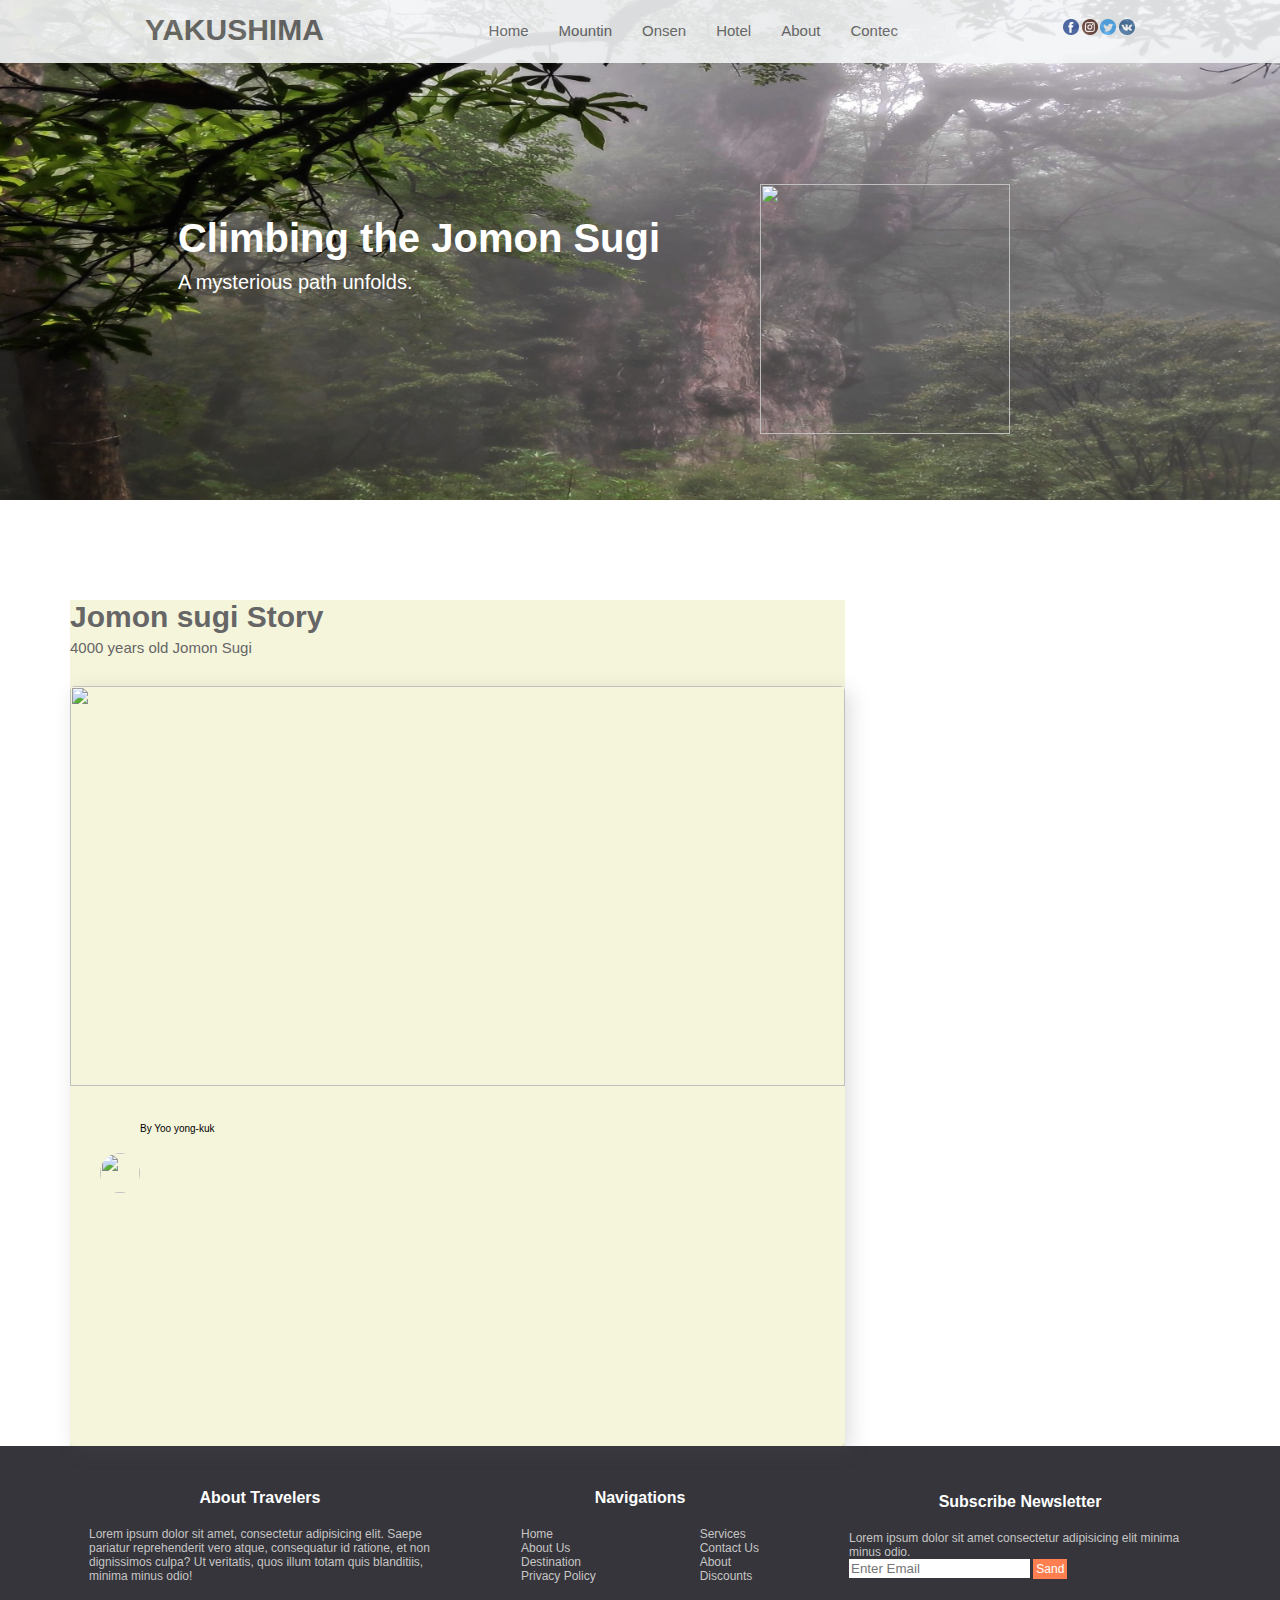
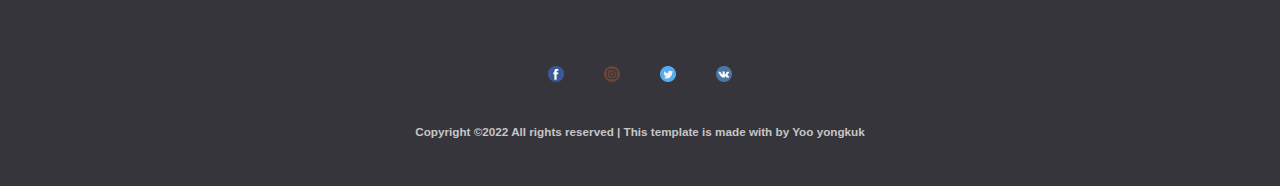
==== suv.html @ 4aa40001 "1221" ====
<!DOCTYPE html>
<html lang="en">
<head>
    <meta charset="UTF-8">
    <meta http-equiv="X-UA-Compatible" content="IE=edge">
    <meta name="viewport" content="width=device-width, initial-scale=1.0">
    <title>Climbing the Jomon Sugi</title>
    <link rel="stylesheet" href="css/suv.css">
    <link rel="stylesheet" href="css/common.css">

    <script src="https://ajax.aspnetcdn.com/ajax/jQuery/jquery-3.6.0.min.js"></script>
    <script src="js/sub.js"></script>
</head>
<body>
    <div id="wrap">
        <header>
            <div class="container">
                <div class="small">
                    <h1><a href="">YAKUSHIMA</a></h1>
                    <img src="img/i.png" class="a" alt="">
                </div>
                <nav class="b">
                    <ul>
                        <li><a href="#">Home</a></li>
                        <li><a href="#">Mountin</a></li>
                        <li><a href="#">Onsen</a></li>
                        <li><a href="#">Hotel</a></li>
                        <li><a href="#">About</a></li>
                        <li><a href="#">Contec</a></li>
                    </ul>
                </nav>
                <div class="icon">
                    <a href="#"><img src="icon/face.png" alt=""></a>
                    <a href="#"><img src="icon/insta.png" alt=""></a>
                    <a href="#"><img src="icon/tori.png" alt=""></a>
                    <a href="#"><img src="icon/w.png" alt=""></a>
                </div>
            </div>
        </header>
        
        <div id="slider">
            <div id="slider_1">
                <div class="slider_test">
                    <h2>Climbing the Jomon Sugi</h2>
                    <p>A mysterious path unfolds.</p>
                </div>
                <div class="slider_img">
                    <img src="" alt="">
                </div>
            </div>
        </div>

        <section>
            <div id="left">
                <div id="jomonsugi">
                    <h2>Jomon sugi Story</h2>
                    <p>4000 years old Jomon Sugi</p>
                    <div id="jomonsugi_1">
                        <img src="" alt="">
                        <p></p>
                        <h3></h3>
                    <p></p>
                    <img src="" alt="">
                    <p>By Yoo yong-kuk</p>
                    </div>
                </div>
            </div>
            <div id="right"></div>
        </section>

        <footer>
            <div class="wrap">
                <div class="fter">
                    <div class="f_1">
                        <h2>About Travelers</h2>
                        <p>
                            Lorem ipsum dolor sit amet, consectetur adipisicing elit. Saepe pariatur reprehenderit vero atque, consequatur id ratione, et non dignissimos culpa? Ut veritatis, quos illum totam quis blanditiis, minima minus odio! 
                        </p>
                    </div>
                    <div class="f_1">
                        <h2>Navigations</h2>
                        <div class="navi">
                            <div>
                            <p><a href="#">Home</a></p>
                            <p><a href="#">About Us</a></p>
                            <p><a href="#">Destination</a></p>
                            <p><a href="#">Privacy Policy</a></p>
                            </div>
                            <div>
                            <p><a href="#">Services</a></p>
                            <p><a href="#">Contact Us</a></p>
                            <p><a href="#">About</a></p>
                            <p><a href="#">Discounts</a></p>
                            </div>
                        </div>
                    </div>
                    <div class="f_1">
                        <h2>Subscribe Newsletter</h2>
                        <p>Lorem ipsum dolor sit amet consectetur adipisicing elit minima minus odio.</p>
                        <p>
                        <input type="text" placeholder="Enter Email">
                        <button>Sand</button>
                        </p>
                    </div>
                </div>
                <div class="midia">
                    <p><a href="#"><img src="icon/face.png" alt=""></a></p>
                    <p><a href="#"><img src="icon/insta.png" alt=""></a></p>
                    <p><a href="#"><img src="icon/tori.png" alt=""></a></p>
                    <p><a href="#"><img src="icon/w.png" alt=""></a></p>
                </div>
                <h3>Copyright ©2022 All rights reserved | This template is made with  by Yoo yongkuk</h3>
            </div>
        </footer>
        

    </div>  
</body>
</html>
---- css/suv.css ----
@charset "UTF-8";

*{margin: 0 ; padding: 0; font-family: Arial;}
ul,li,ol{list-style: none;}
a{text-decoration: none;}
header {background: rgb(242, 244, 246); width: 100%;  padding: 0%;position: absolute; left: 0; top: 0; z-index: 3; opacity: 0.9;}

/* @media(max-width:768px){
    html{font-size: 10px;}

@media(min-width:769px){
    html{font-size: 12px;} */

@media(min-width:1140px){
    html{font-size: 12px;}

    #slider{width: 100%; height: 500px; background-image: url(../img/jomonsugi.jpg); 
        background-size: cover; background-position: center;}
        #slider_1{width: 1140px; height: 100%; display: flex; justify-content: center; 
            align-items: center; margin: 0 auto;}
            .slider_text{width: 30%; margin: 0;}
                #slider h2{font-size: 4rem; line-height: 65px; color: #fff; }
                #slider p{font-size:2rem; width: 85%; color: #fff;}

            .slider_img{width: 30%; margin: 120px 0 0 100px;}
            .slider_img img{width: 250px; height: 250px;}

    section{width: 1140px; height: auto; margin: 100px auto 0px; display: flex;
        justify-content: space-between; align-items: flex-start;}
        #left{width: 68%; height: auto; display: flex; flex-direction: column; justify-content: flex-start; background: beige;}
            #jomonsugi{width: 100%;height: auto;}
            #jomonsugi > h2{color: #666; font-size: 3rem;}
            #jomonsugi > p:nth-of-type(1){font-size: 1.5rem; margin: 5px 0 30px 0px; color: #666;}
            #jomonsugi_1{width: 100%; height: 760px; border-radius: 5px;
                box-shadow: 5px 5px 20px rgba(92, 86, 85, 0.2);overflow: hidden;}
            #jomonsugi_1 img:nth-of-type(1){width: 100%; height: 400px; cursor: pointer;}
            #jomonsugi_1 > p:nth-of-type(1){font-size: 1.5rem; margin: 35px 0 5px 30px; color: #666;}
            #jomonsugi_1 h3{font-size: 2rem; margin: 0 0 15px 30px; color: #666;}
            #jomonsugi_1 > p:nth-of-type(2){font-size: 1.5rem; width: 740px; line-height: 22px; margin: 0 0 0 30px; color: #666;}
            #jomonsugi_1 img:nth-of-type(2){width: 40px; height: 40px; border-radius: 50px; float: left;
                margin: 30px 0 0 30px; cursor: pointer;}


        #right{width: 24%; height: auto; display: flex; flex-direction: column; justify-content: flex-start; background: burlywood;}
}
---- css/common.css ----
@charset "UTF-8";

*{margin: 0 ; padding: 0; font-family: Arial;}
ul,li,ol{list-style: none;}
a{text-decoration: none;}
header {background: rgb(242, 244, 246); width: 100%;  padding: 0%;position: absolute; left: 0; top: 0; z-index: 3; opacity: 0.9;}

@media(max-width:768px){
#wrap{width: 100%;height: auto; }
html{font-size: 6px;}

header {position: fixed;}
    header .small {display: flex; align-items: center; justify-content: space-between;line-height: 40px; padding: 0 10px;}
    header .container .b .icon{display: none;}
    header .container .icon{display: none;}
    header .container .a{display: block;}
    header .container .a:hover{cursor: pointer;}
    header .container .b ul{display:flex;flex-direction: column; justify-content: space-around; }
    header .container .b ul li a{padding:24px; text-decoration:none; color:#666; position: relative; font-size: 3rem;} 
    header .container .b ul li a:hover{color: coral;}
    header .container .small h1 a{text-decoration: none; color: #666; font-size: 5rem;}
    header .container.icon{display: flex;}
    header .container.icon img:hover{transform: scale(1.05);}
    header .container.icon img{padding:6px;}


footer {width: 100%; height: auto; background-color: rgb(53, 53, 59);margin: 0 auto;}
    footer .wrap{width: 100%; height: auto; margin: 0 auto;}
    footer .fter{width: 100%; height: auto; display: flex; flex-flow: row wrap;
                justify-content: space-around; align-content: center; }
    footer .fter .f_1{width: 96%; height: auto; padding: 10px;}
    footer .fter h2{color:white; font-size: 3.4rem; text-align: center; margin: 0 0 20px 0;}
    footer .wrap p{font-size: 2.4rem; color: rgb(199, 197, 197); text-align: center;}
    footer .fter .f_1 .navi{display: flex;flex-flow: row wrap; justify-content:space-around; align-content: space-around;}
    footer .fter .f_1 .navi>div{margin: 0 0 0 0; color:rgb(199, 197, 197);}
    footer .fter .f_1 .navi>div a{text-decoration: none; color: rgb(199, 197, 197);}
    footer .fter .f_1 .navi>div a:hover{text-decoration: none; color: coral;}
    footer .fter .f_1 button{font-size: 2rem; color: white;border: 2px solid coral ;background-color: coral;}
    footer .fter .f_1 input{border: 2px solid white;}
    footer .fter .f_1 button:hover{background-color: white; border: 3px solid coral; color: coral;}
    footer .midia{display: flex; justify-content: center; align-items: center; margin: 10px;}
    footer .midia img{margin: 10px;}
    footer .wrap h3{font-size: 2rem; text-align: center;color: rgb(199, 197, 197);margin: 0 0 0 0;padding: 0 0 20px 0;}
        
}

@media(min-width:769px){
#wrap{width: 100%;height: auto;}
.container{width: 100%; height: 100%; margin: 0 auto;}
html{font-size: 10px;}

header {position: fixed; display: flex; width: 100%; display: flex; padding: 0%;}
    header .container{display: flex; justify-content:space-around; align-items: center; line-height: 60px;}
    header .container .b .icon{display: block;}
    header .container .a{display: none;}
    header .container .b ul{display:flex; justify-content: space-around; align-items: center;}
    header .container .b ul li a{padding:15px; text-decoration:none; color:#666; position: relative; font-size: 1.5rem;} 
    header .container .b ul li a:hover{color: coral;}
    header .container .small h1 a{text-decoration: none; color: #666; font-size: 3rem;}
    header .container.icon{display: flex;}
    header .container.icon img:hover{transform: scale(1.02);}
    header .container.icon img{padding:6px;}

    
footer {width: 100%; height: auto; background-color: rgb(53, 53, 59);margin: 0; margin: 0 auto;}
    footer .wrap{width: 100%; height: 340px; margin: 0 auto;}
    footer .fter{width: 100%; height: 180px; display: flex; flex-flow: row wrap;
                        justify-content: space-around; align-items: center; }
    footer .fter .f_1{width: 30%; height: auto; padding: 10px;}
    footer .fter h2{color:white; font-size: 1.6rem; text-align: center; margin: 0 0 20px 0;}
    footer .wrap p{font-size: 1.2rem; color: rgb(199, 197, 197);}
    footer .fter .f_1 .navi{display: flex;flex-flow: row wrap; justify-content:space-around; align-content: space-around;}
    footer .fter .f_1 .navi>div{margin: 0 0 0 0; color:rgb(199, 197, 197);}
    footer .fter .f_1 .navi>div a{text-decoration: none; color: rgb(199, 197, 197);}
    footer .fter .f_1 .navi>div a:hover{text-decoration: none; color: coral;}
    footer .fter .f_1 button{font-size: 1.2rem; color: white;border: 3px solid coral ;background-color: coral;}
    footer .fter .f_1 input{border: 2px solid white;}
    footer .fter .f_1 button:hover{background-color: white; border: 3px solid coral; color: coral;}
    footer .midia{display: flex; justify-content: center; align-items: center; margin: 20px;}
    footer .midia img{margin: 20px;}
    footer .wrap h3{text-align: center;color: rgb(199, 197, 197);;}

}

@media(min-width:1141px){
#wrap{width: 100%;height: auto;}
.container{width: 1140px; height: 100%; margin: 0 auto;}
html{font-size: 10px;}

header {position: fixed; display: flex; width: 100%; display: flex; padding: 0%;}
    header .container{display: flex; justify-content:space-around; align-items: center; line-height: 60px;}
    header .container .b .icon{display: block;}
    header .container .a{display: none;}
    header .container .b ul{display:flex; justify-content: space-around; align-items: center;}
    header .container .b ul li a{padding:15px; text-decoration:none; color:#666; position: relative; font-size: 1.5rem;} 
    header .container .b ul li a:hover{color: coral;}
    header .container .small h1 a{text-decoration: none; color: #666; font-size: 3rem;}
    header .container.icon{display: flex;}
    header .container.icon img:hover{transform: scale(1.02);}
    header .container.icon img{padding:6px;}



footer {width: 100%; height: auto; background-color: rgb(53, 53, 59);margin: 0; margin: 0 auto;}
    footer .wrap{width: 1140px; height: 340px; margin: 0 auto;}
    footer .fter{width: 100%; height: 180px; display: flex; flex-flow: row wrap;
                justify-content: space-around; align-items: center; }
    footer .fter .f_1{width: 30%; height: auto; padding: 10px;}
    footer .fter h2{color:white; font-size: 1.6rem; text-align: center; margin: 0 0 20px 0;}
    footer .wrap p{font-size: 1.2rem; color: rgb(199, 197, 197);}
    footer .fter .f_1 .navi{display: flex;flex-flow: row wrap; justify-content:space-around; align-content: space-around;}
    footer .fter .f_1 .navi>div{margin: 0 0 0 0; color:rgb(199, 197, 197);}
    footer .fter .f_1 .navi>div a{text-decoration: none; color: rgb(199, 197, 197);}
    footer .fter .f_1 .navi>div a:hover{text-decoration: none; color: coral;}
    footer .fter .f_1 button{font-size: 1.2rem; color: white;border: 3px solid coral ;background-color: coral;}
    footer .fter .f_1 input{border: 2px solid white;}
    footer .fter .f_1 button:hover{background-color: white; border: 3px solid coral; color: coral;}
    footer .midia{display: flex; justify-content: center; align-items: center; margin: 20px;}
    footer .midia img{margin: 20px;}
    footer .wrap h3{text-align: center;color: rgb(199, 197, 197);;}

}
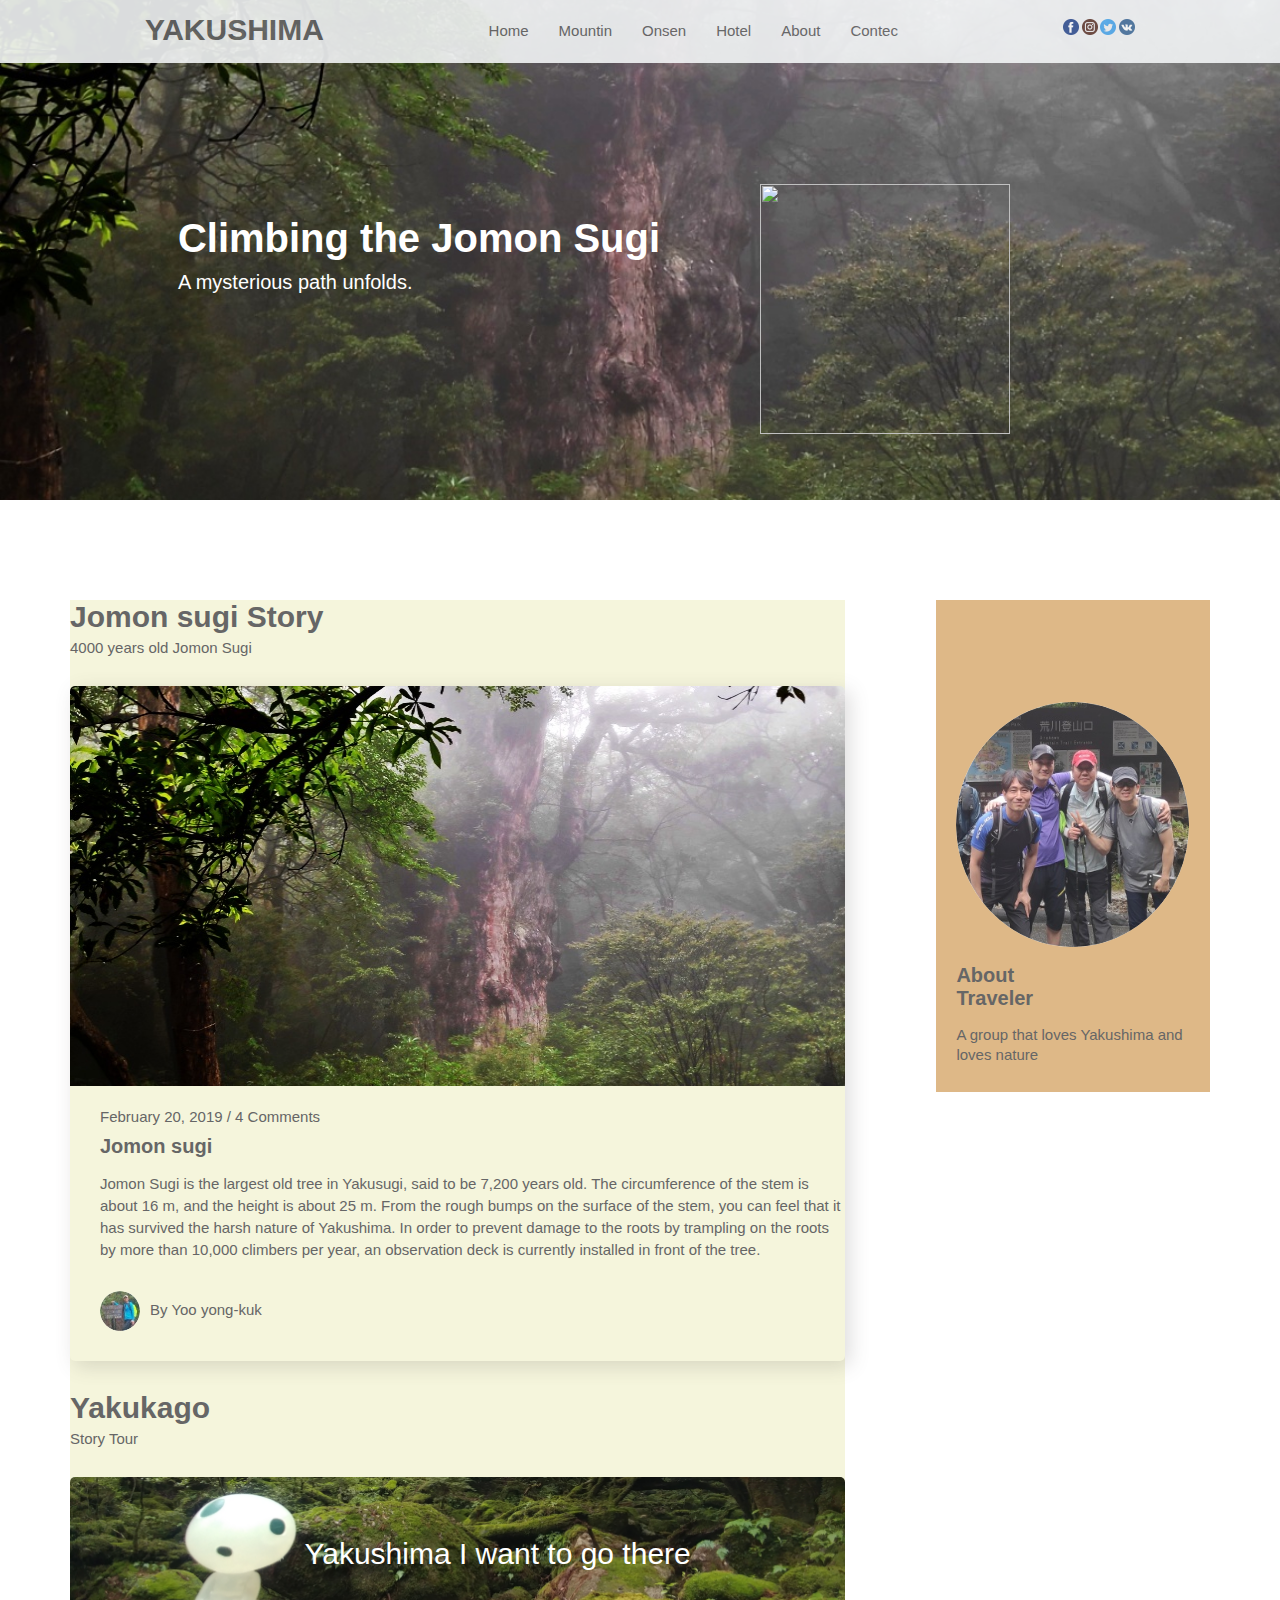
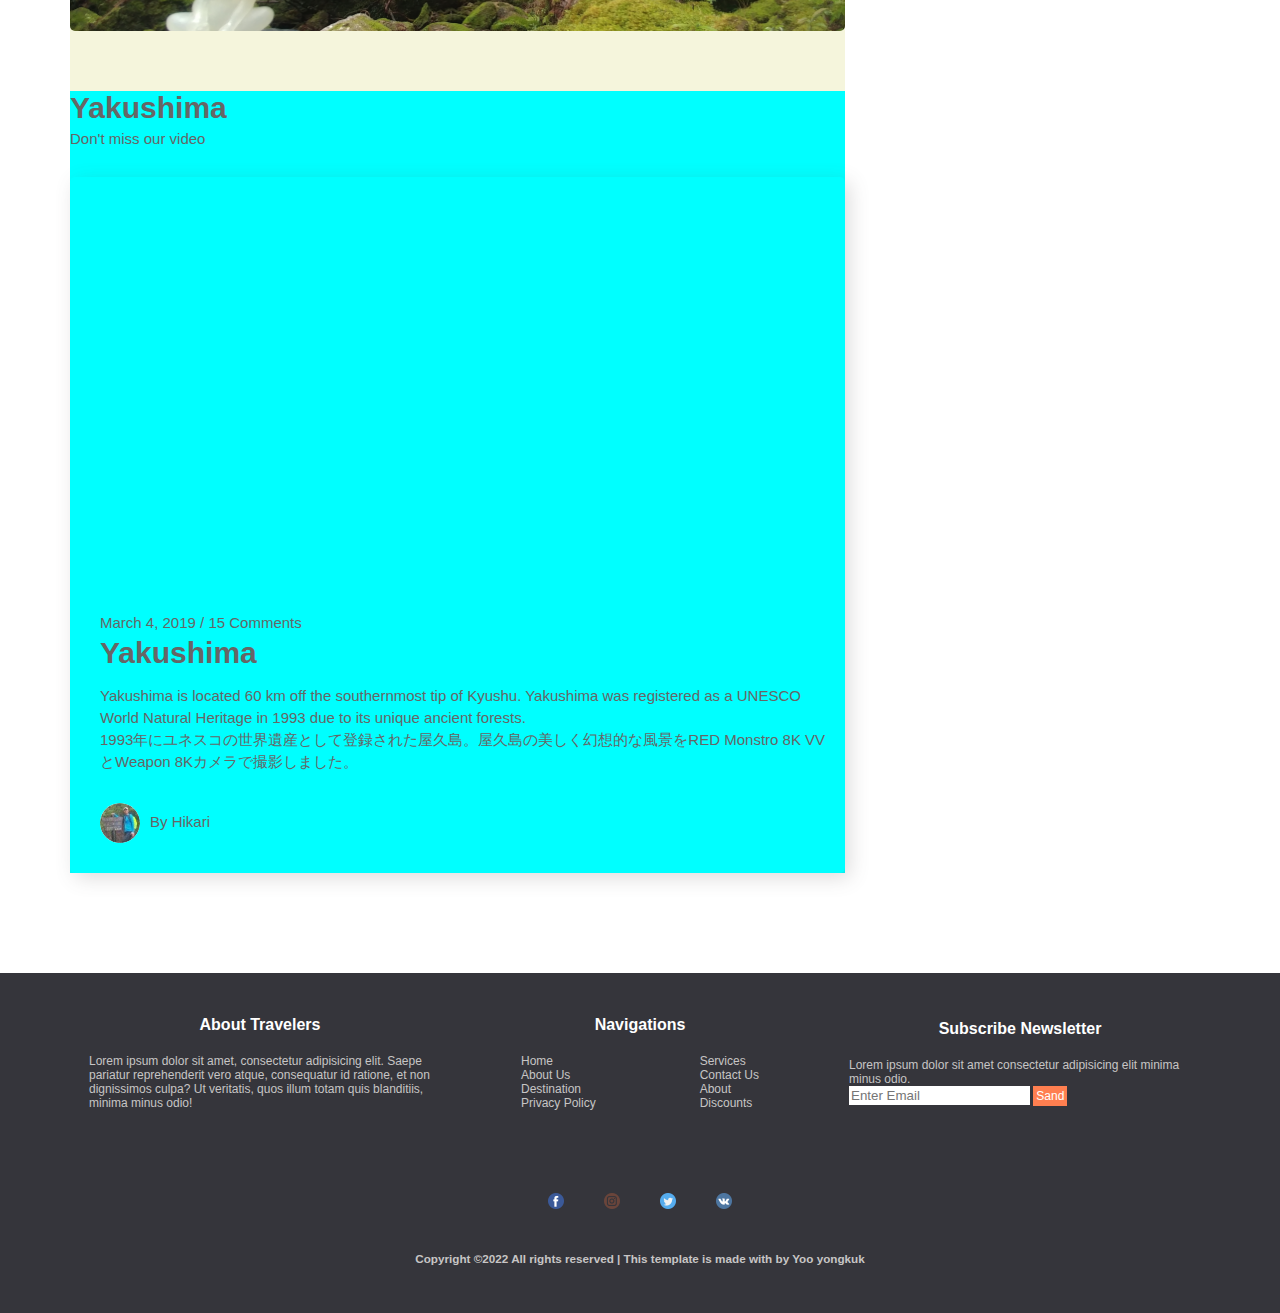
==== commit 80904d9f: "1222" ====
--- a/suv.html
+++ b/suv.html
@@ -56,16 +56,49 @@
                     <h2>Jomon sugi Story</h2>
                     <p>4000 years old Jomon Sugi</p>
                     <div id="jomonsugi_1">
-                        <img src="" alt="">
-                        <p></p>
-                        <h3></h3>
-                    <p></p>
-                    <img src="" alt="">
+                        <img src="img/jomonsugi2.jpg" alt="">
+                        <p>February 20, 2019 / 4 Comments</p>
+                        <h3>Jomon sugi</h3>
+                    <p>Jomon Sugi is the largest old tree in Yakusugi, said to be 7,200 years old.
+                        The circumference of the stem is about 16 m, and the height is about 25 m.
+                        From the rough bumps on the surface of the stem, you can feel that it has survived the harsh nature of Yakushima.
+                        In order to prevent damage to the roots by trampling on the roots by more than 10,000 climbers per year, an observation deck is currently installed in front of the tree.</p>
+                    <img src="img/kaotisai.jpg" alt="">
                     <p>By Yoo yong-kuk</p>
                     </div>
                 </div>
+                
+                <div id="yakukago" >
+                    <h2><a href="https://m.blog.naver.com/PostList.naver?blogId=yakukago&categoryName=-%EC%8A%A4%ED%86%A0%EB%A6%AC%ED%88%AC%EC%96%B4&categoryNo=21&logCode=0">Yakukago</a></h2>
+                    <p>Story Tour</p>
+                    <div class="yakukago_1">
+                        <p><a href="https://m.blog.naver.com/PostList.naver?blogId=yakukago&categoryName=-%EC%8A%A4%ED%86%A0%EB%A6%AC%ED%88%AC%EC%96%B4&categoryNo=21&logCode=0">Yakushima I want to go there</a></p>
+                    </div>
+                </div>
+
+                <div id="video">
+                    <h2>Yakushima</h2>
+                    <p>Don't miss our video</p>
+                    <div id="video_1">
+                        <iframe width="1280" height="540" src="https://www.youtube.com/embed/fnaVIhL6ZDU" title="Yakushima in 8K" frameborder="0" allow="accelerometer; autoplay; clipboard-write; encrypted-media; gyroscope; picture-in-picture" allowfullscreen></iframe>
+                        <p>March 4, 2019 / 15 Comments</p>
+                        <h3>Yakushima</h3>
+                        <p>Yakushima is located 60 km off the southernmost tip of Kyushu. Yakushima was registered as a UNESCO World Natural Heritage in 1993 due to its unique ancient forests.<br>
+                            1993年にユネスコの世界遺産として登録された屋久島。屋久島の美しく幻想的な風景をRED Monstro 8K VVとWeapon 8Kカメラで撮影しました。</p>
+                        <img src="img/kaotisai.jpg" alt="">
+                        <p>By Hikari</p>
+                    </div>
+                </div>
             </div>
-            <div id="right"></div>
+
+            <div id="right">
+                <div id="yoo">
+                    <img src="img/kao.jpg" alt="">
+                    <h3>About Traveler</h3>
+                    <p>A group that loves Yakushima and loves nature</p>
+
+                </div>
+            </div>
         </section>
 
         <footer>
--- a/css/suv.css
+++ b/css/suv.css
@@ -25,21 +25,47 @@
             .slider_img{width: 30%; margin: 120px 0 0 100px;}
             .slider_img img{width: 250px; height: 250px;}
 
-    section{width: 1140px; height: auto; margin: 100px auto 0px; display: flex;
+    section{width: 1140px; height: auto; margin: 100px auto ; display: flex;
         justify-content: space-between; align-items: flex-start;}
         #left{width: 68%; height: auto; display: flex; flex-direction: column; justify-content: flex-start; background: beige;}
             #jomonsugi{width: 100%;height: auto;}
             #jomonsugi > h2{color: #666; font-size: 3rem;}
             #jomonsugi > p:nth-of-type(1){font-size: 1.5rem; margin: 5px 0 30px 0px; color: #666;}
-            #jomonsugi_1{width: 100%; height: 760px; border-radius: 5px;
+            #jomonsugi_1{width: 100%; height: auto; border-radius: 5px;
                 box-shadow: 5px 5px 20px rgba(92, 86, 85, 0.2);overflow: hidden;}
             #jomonsugi_1 img:nth-of-type(1){width: 100%; height: 400px; cursor: pointer;}
-            #jomonsugi_1 > p:nth-of-type(1){font-size: 1.5rem; margin: 35px 0 5px 30px; color: #666;}
+            #jomonsugi_1 > p:nth-of-type(1){font-size: 1.5rem; margin: 20px 0 10px 30px; color: #666;}
             #jomonsugi_1 h3{font-size: 2rem; margin: 0 0 15px 30px; color: #666;}
-            #jomonsugi_1 > p:nth-of-type(2){font-size: 1.5rem; width: 740px; line-height: 22px; margin: 0 0 0 30px; color: #666;}
+            #jomonsugi_1 > p:nth-of-type(2){font-size: 1.5rem; width:auto; line-height: 22px; margin: 0 0 0 30px; color: #666;}
             #jomonsugi_1 img:nth-of-type(2){width: 40px; height: 40px; border-radius: 50px; float: left;
-                margin: 30px 0 0 30px; cursor: pointer;}
+                margin: 30px 10px 30px 30px; cursor: pointer;}
+            #jomonsugi_1 > p:nth-of-type(3){font-size: 1.5rem; margin: 40px 0 0 10px; color: #666; cursor: pointer;}
 
+            #yakukago{margin: 0 0 30px 0; width: 100%;height: auto; border-radius: 5px;}
+            #yakukago > h2{font-size: 3rem; color: #666; margin: 30px 0 0 0;}
+            #yakukago > p{font-size: 1.5rem; color: #666; margin: 5px 0 30px 0;}
+            #yakukago .yakukago_1{background-image: url(../img/yakukago.png);background-size: cover;  width: 100%; height: auto; border-radius: 5px;}
+            #yakukago .yakukago_1:hover{opacity: 0.7;}
+            .yakukago_1 > p{font-size: 3rem;color: white; text-align: center; padding: 60px 0 60px 40px; width: 100%; height:auto; color: white;}
+            .yakukago_1 > p > a{color: white;}
+            #yakukago > h2 a{color: #666; }
+            #yakukago a:hover{color: coral; }
+
+            #video{width: 100%; height: auto; margin: 30px 0 0; background-color: aqua;}
+            #video > h2{font-size: 3rem; color: #666;}
+            #video > p:nth-of-type(1){font-size: 1.5rem; margin: 5px 0 30px 0px; color: #666;}
+            #video_1{width: 100%; height: auto; border-radius: 5px; box-shadow: 5px 5px 20px rgba(92, 86, 85, 0.2); overflow: hidden;}
+            #video_1 iframe{width: 100%; max-width:100%; height: 400px; border: none; }
+            #video_1 p:nth-of-type(1){font-size: 1.5rem; margin: 35px 0 5px 30px; color: #666;}
+            #video_1 h3{font-size: 3rem; margin: 0 0 15px 30px; color:#666;}
+            #video_1 p:nth-of-type(2){font-size: 1.5rem; width: 740px; line-height: 22px; margin: 0 0 0 30px; color: #666;}
+            #video_1 img{width: 40px; height: 40px; border-radius: 50px; float: left;margin: 30px 0 30px 30px; cursor: pointer;}
+            #video_1 p:nth-of-type(3){font-size: 1.5rem; float: left; margin: 40px 0 0 10px; cursor: pointer; color: #666;}
+          
 
         #right{width: 24%; height: auto; display: flex; flex-direction: column; justify-content: flex-start; background: burlywood;}
+            #yoo{width: 100%; height: 390px; margin: 102px 0 0 0;}
+            #yoo img{width: 85%; height: 245px; border-radius: 100%; margin: 0 0 0 20px; cursor: pointer;}
+            #yoo h3{font-size: 2rem; margin: 15px 200px 0 20px; color: #666;}
+            #yoo p{font-size: 1.5rem; margin: 15px 0 0 20px; line-height: 20px; color:#666}
 }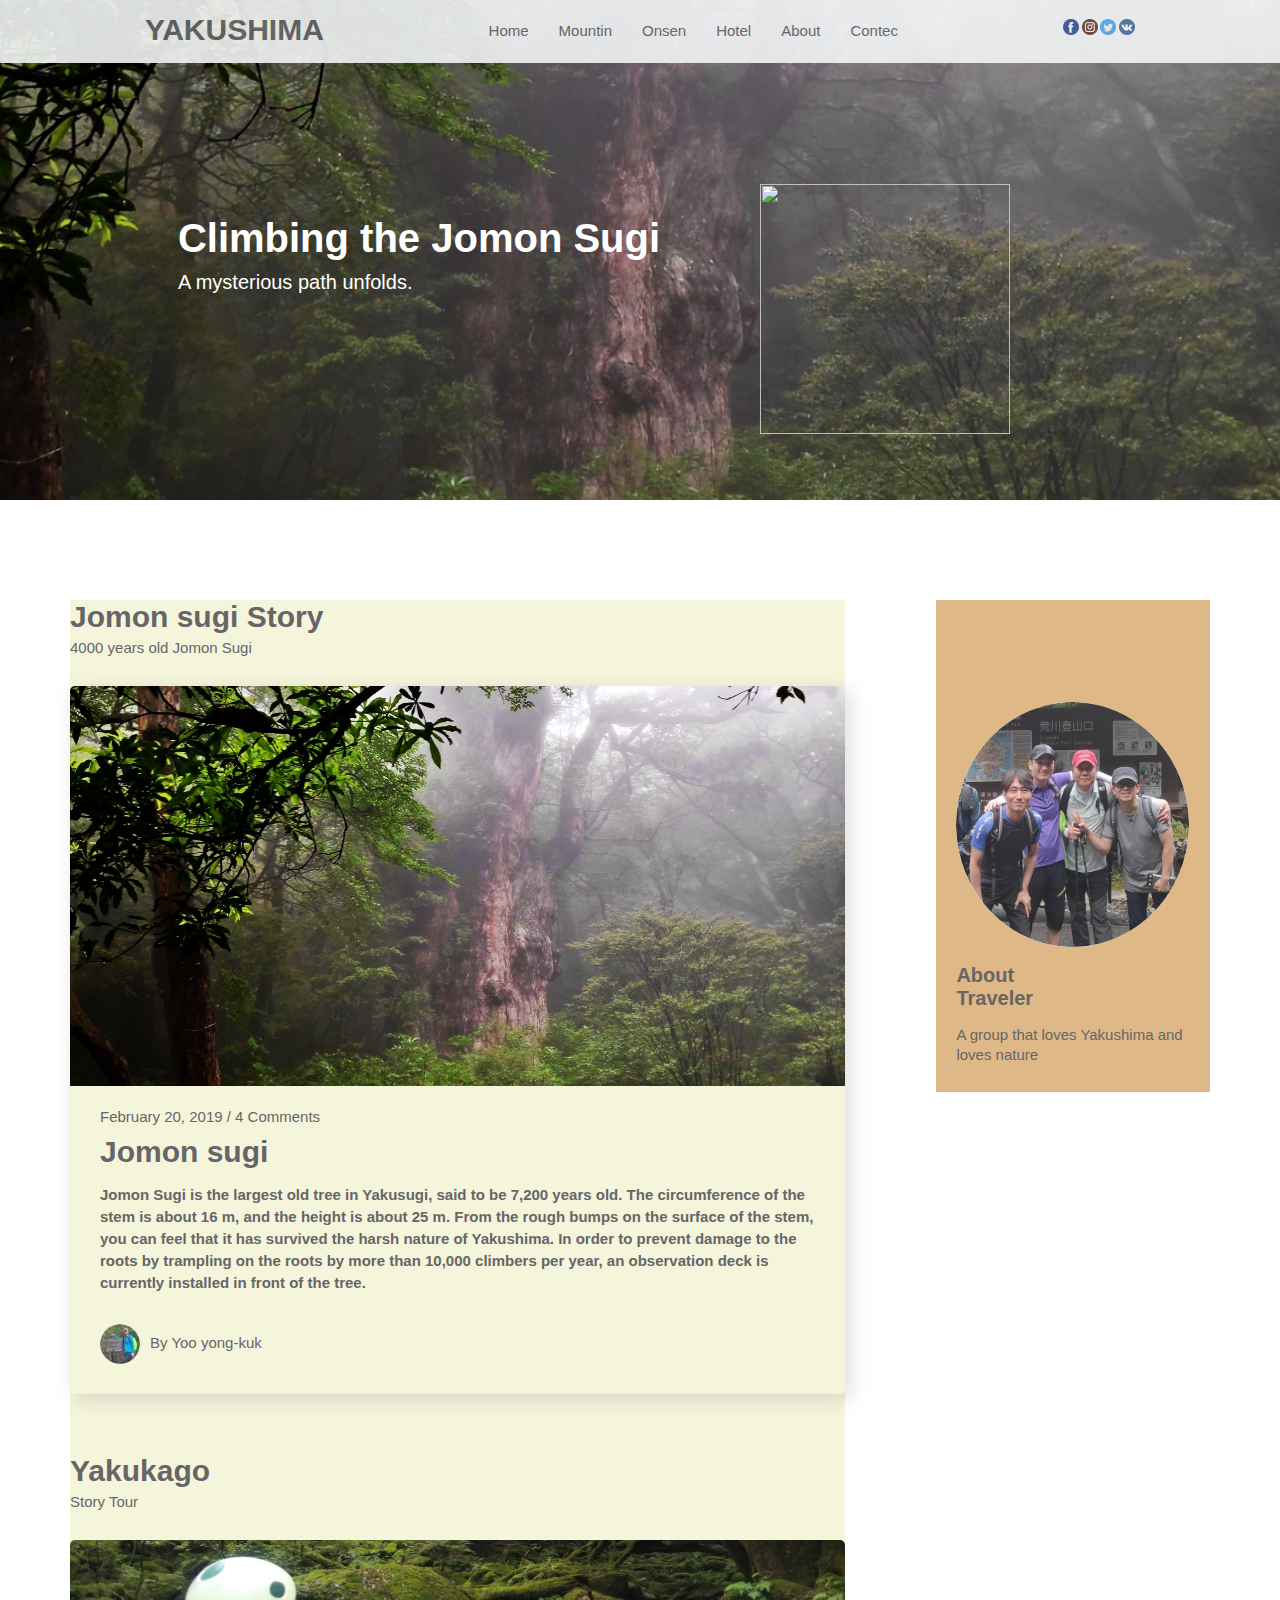
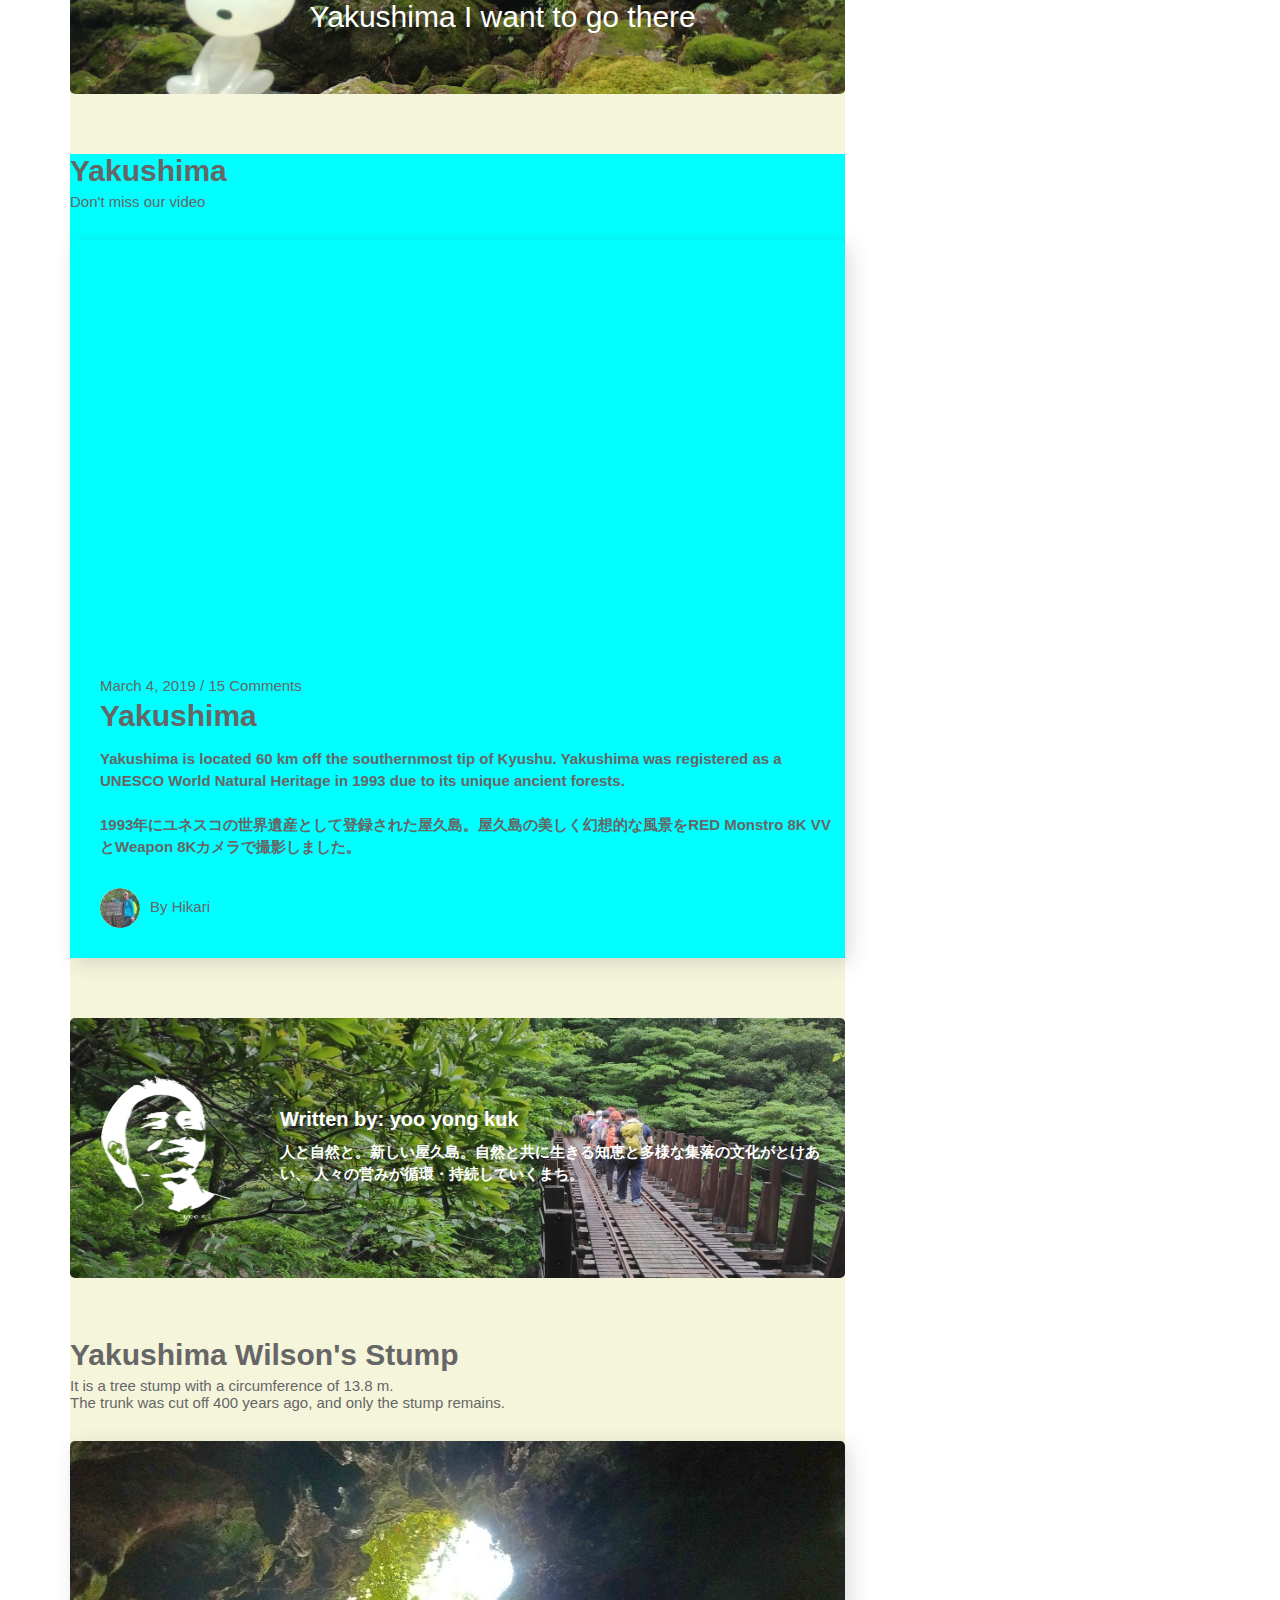
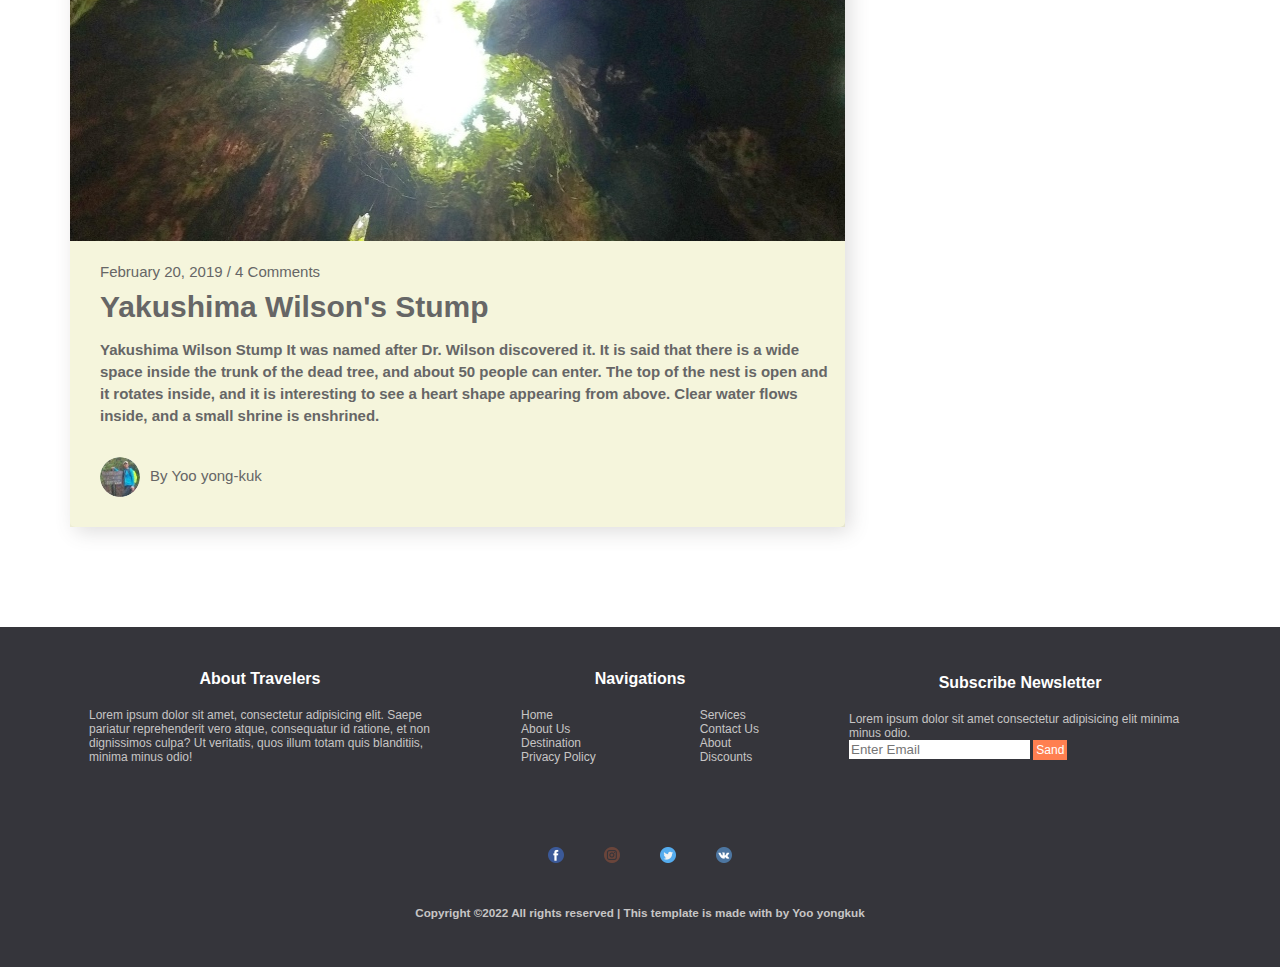
==== commit c2838a15: "1223" ====
--- a/suv.html
+++ b/suv.html
@@ -84,15 +84,38 @@
                         <p>March 4, 2019 / 15 Comments</p>
                         <h3>Yakushima</h3>
                         <p>Yakushima is located 60 km off the southernmost tip of Kyushu. Yakushima was registered as a UNESCO World Natural Heritage in 1993 due to its unique ancient forests.<br>
-                            1993年にユネスコの世界遺産として登録された屋久島。屋久島の美しく幻想的な風景をRED Monstro 8K VVとWeapon 8Kカメラで撮影しました。</p>
+                            <br>1993年にユネスコの世界遺産として登録された屋久島。屋久島の美しく幻想的な風景をRED Monstro 8K VVとWeapon 8Kカメラで撮影しました。</p>
                         <img src="img/kaotisai.jpg" alt="">
                         <p>By Hikari</p>
                     </div>
                 </div>
+                
+                <div id="banner1">
+                    <img src="img/watasiwhite.png" alt="">
+                    <h3>Written by: yoo yong kuk</h3>
+                    <p>人と自然と。新しい屋久島。自然と共に生きる知恵と多様な集落の文化がとけあい、 人々の営みが循環・持続していくまち。</p>
+                </div>
+                
+                <div id="willson">
+                    <h2>Yakushima Wilson's Stump</h2>
+                    <p>It is a tree stump with a circumference of 13.8 m. <br>The trunk was cut off 400 years ago, and only the stump remains.</p>
+                    <div id="willson_1">
+                        <img src="img/wiison2.jpg" alt="">
+                        <p>February 20, 2019 / 4 Comments</p>
+                        <h3>Yakushima Wilson's Stump</h3>
+                    <p>Yakushima Wilson Stump It was named after Dr. Wilson discovered it. It is said that there is a wide space inside the trunk of the dead tree, and about 50 people can enter. The top of the nest is open and it rotates inside, and it is interesting to see a heart shape appearing from above. Clear water flows inside, and a small shrine is enshrined.</p>
+                    <img src="img/kaotisai.jpg" alt="">
+                    <p>By Yoo yong-kuk</p>
+                    </div>
+                </div>
+
+
             </div>
 
+            
+
             <div id="right">
-                <div id="yoo">
+                <div id="yoo" >
                     <img src="img/kao.jpg" alt="">
                     <h3>About Traveler</h3>
                     <p>A group that loves Yakushima and loves nature</p>
--- a/css/suv.css
+++ b/css/suv.css
@@ -35,19 +35,20 @@
                 box-shadow: 5px 5px 20px rgba(92, 86, 85, 0.2);overflow: hidden;}
             #jomonsugi_1 img:nth-of-type(1){width: 100%; height: 400px; cursor: pointer;}
             #jomonsugi_1 > p:nth-of-type(1){font-size: 1.5rem; margin: 20px 0 10px 30px; color: #666;}
-            #jomonsugi_1 h3{font-size: 2rem; margin: 0 0 15px 30px; color: #666;}
-            #jomonsugi_1 > p:nth-of-type(2){font-size: 1.5rem; width:auto; line-height: 22px; margin: 0 0 0 30px; color: #666;}
+            #jomonsugi_1 h3{font-size: 3rem; margin: 0 0 15px 30px; color: #666;}
+            #jomonsugi_1 > p:nth-of-type(2){font-weight: bold; font-family: Arial, Helvetica, sans-serif; font-weight: bold; font-family: Arial, Helvetica, sans-serif; font-size: 1.5rem; width:auto; 
+                line-height: 22px; margin: 0 0 0 30px; color: #666;padding: 0 10px 0 0;}
             #jomonsugi_1 img:nth-of-type(2){width: 40px; height: 40px; border-radius: 50px; float: left;
                 margin: 30px 10px 30px 30px; cursor: pointer;}
             #jomonsugi_1 > p:nth-of-type(3){font-size: 1.5rem; margin: 40px 0 0 10px; color: #666; cursor: pointer;}
 
-            #yakukago{margin: 0 0 30px 0; width: 100%;height: auto; border-radius: 5px;}
+            #yakukago{margin: 30px auto; width: 100%;height: auto; border-radius: 5px;}
             #yakukago > h2{font-size: 3rem; color: #666; margin: 30px 0 0 0;}
             #yakukago > p{font-size: 1.5rem; color: #666; margin: 5px 0 30px 0;}
             #yakukago .yakukago_1{background-image: url(../img/yakukago.png);background-size: cover;  width: 100%; height: auto; border-radius: 5px;}
             #yakukago .yakukago_1:hover{opacity: 0.7;}
-            .yakukago_1 > p{font-size: 3rem;color: white; text-align: center; padding: 60px 0 60px 40px; width: 100%; height:auto; color: white;}
-            .yakukago_1 > p > a{color: white;}
+            .yakukago_1 > p{display: block; font-size: 3rem;color: white; text-align: center; padding: 60px 0; width: 100%; height:auto; color: white;}
+            .yakukago_1 > p > a{color: white; padding: 0 0 0 90px;}
             #yakukago > h2 a{color: #666; }
             #yakukago a:hover{color: coral; }
 
@@ -58,10 +59,30 @@
             #video_1 iframe{width: 100%; max-width:100%; height: 400px; border: none; }
             #video_1 p:nth-of-type(1){font-size: 1.5rem; margin: 35px 0 5px 30px; color: #666;}
             #video_1 h3{font-size: 3rem; margin: 0 0 15px 30px; color:#666;}
-            #video_1 p:nth-of-type(2){font-size: 1.5rem; width: 740px; line-height: 22px; margin: 0 0 0 30px; color: #666;}
+            #video_1 p:nth-of-type(2){font-weight: bold; font-family: Arial, Helvetica, sans-serif; font-size: 1.5rem; width: 740px; 
+                line-height: 22px; margin: 0 0 0 30px; color: #666;}
             #video_1 img{width: 40px; height: 40px; border-radius: 50px; float: left;margin: 30px 0 30px 30px; cursor: pointer;}
             #video_1 p:nth-of-type(3){font-size: 1.5rem; float: left; margin: 40px 0 0 10px; cursor: pointer; color: #666;}
           
+            #banner1{background-image: url(../img/mati3.jpg);background-size: cover;width: 100%; height: 260px; margin: 60px 0 0 0; border-radius: 5px; background-color: #fae5e0; cursor: pointer;}
+            #banner1 img{width: 150px; height: 150px; border-radius: 50%; float: left; margin: 55px 0 0 30px;}
+            #banner1 h3{font-size: 2rem; margin: 90px 0 0 210px; color: white;}
+            #banner1 p{font-weight: bold; font-family: Arial, Helvetica, sans-serif; font-size: 1.5rem; margin: 10px 0 0 210px; line-height: 22px; color: white;}
+
+            #willson{width: 100%;height: auto; margin: 60px 0 0 0 ;}
+            #willson > h2{color: #666; font-size: 3rem;}
+            #willson > p:nth-of-type(1){font-size: 1.5rem; margin: 5px 0 30px 0; color: #666;}
+            #willson_1{width: 100%; height: auto; border-radius: 5px;
+                box-shadow: 5px 5px 20px rgba(92, 86, 85, 0.2);overflow: hidden;}
+            #willson_1 img:nth-of-type(1){width: 100%; height: 400px; cursor: pointer;}
+            #willson_1 > p:nth-of-type(1){font-size: 1.5rem; margin: 20px 0 10px 30px; color: #666;}
+            #willson_1 h3{font-size: 3rem; margin: 0 0 15px 30px; color: #666;}
+            #willson_1 > p:nth-of-type(2){font-weight: bold; font-family: Arial, Helvetica, sans-serif; font-weight: bold; font-family: Arial, Helvetica, sans-serif; font-size: 1.5rem; width:auto; 
+                line-height: 22px; margin: 0 0 0 30px; color: #666;padding: 0 10px 0 0;}
+            #willson_1 img:nth-of-type(2){width: 40px; height: 40px; border-radius: 50px; float: left;
+                margin: 30px 10px 30px 30px; cursor: pointer;}
+            #willson_1 > p:nth-of-type(3){font-size: 1.5rem; margin: 40px 0 0 10px; color: #666; cursor: pointer;}
+
 
         #right{width: 24%; height: auto; display: flex; flex-direction: column; justify-content: flex-start; background: burlywood;}
             #yoo{width: 100%; height: 390px; margin: 102px 0 0 0;}
--- a/css/common.css
+++ b/css/common.css
@@ -30,7 +30,7 @@
                 justify-content: space-around; align-content: center; }
     footer .fter .f_1{width: 96%; height: auto; padding: 10px;}
     footer .fter h2{color:white; font-size: 3.4rem; text-align: center; margin: 0 0 20px 0;}
-    footer .wrap p{font-size: 2.4rem; color: rgb(199, 197, 197); text-align: center;}
+    footer .wrap p{font-size: 2.4rem; color: rgb(199, 197, 197); text-align: left;}
     footer .fter .f_1 .navi{display: flex;flex-flow: row wrap; justify-content:space-around; align-content: space-around;}
     footer .fter .f_1 .navi>div{margin: 0 0 0 0; color:rgb(199, 197, 197);}
     footer .fter .f_1 .navi>div a{text-decoration: none; color: rgb(199, 197, 197);}
@@ -38,6 +38,7 @@
     footer .fter .f_1 button{font-size: 2rem; color: white;border: 2px solid coral ;background-color: coral;}
     footer .fter .f_1 input{border: 2px solid white;}
     footer .fter .f_1 button:hover{background-color: white; border: 3px solid coral; color: coral;}
+    footer .fter .f_1 .searc{text-align: center;}
     footer .midia{display: flex; justify-content: center; align-items: center; margin: 10px;}
     footer .midia img{margin: 10px;}
     footer .wrap h3{font-size: 2rem; text-align: center;color: rgb(199, 197, 197);margin: 0 0 0 0;padding: 0 0 20px 0;}
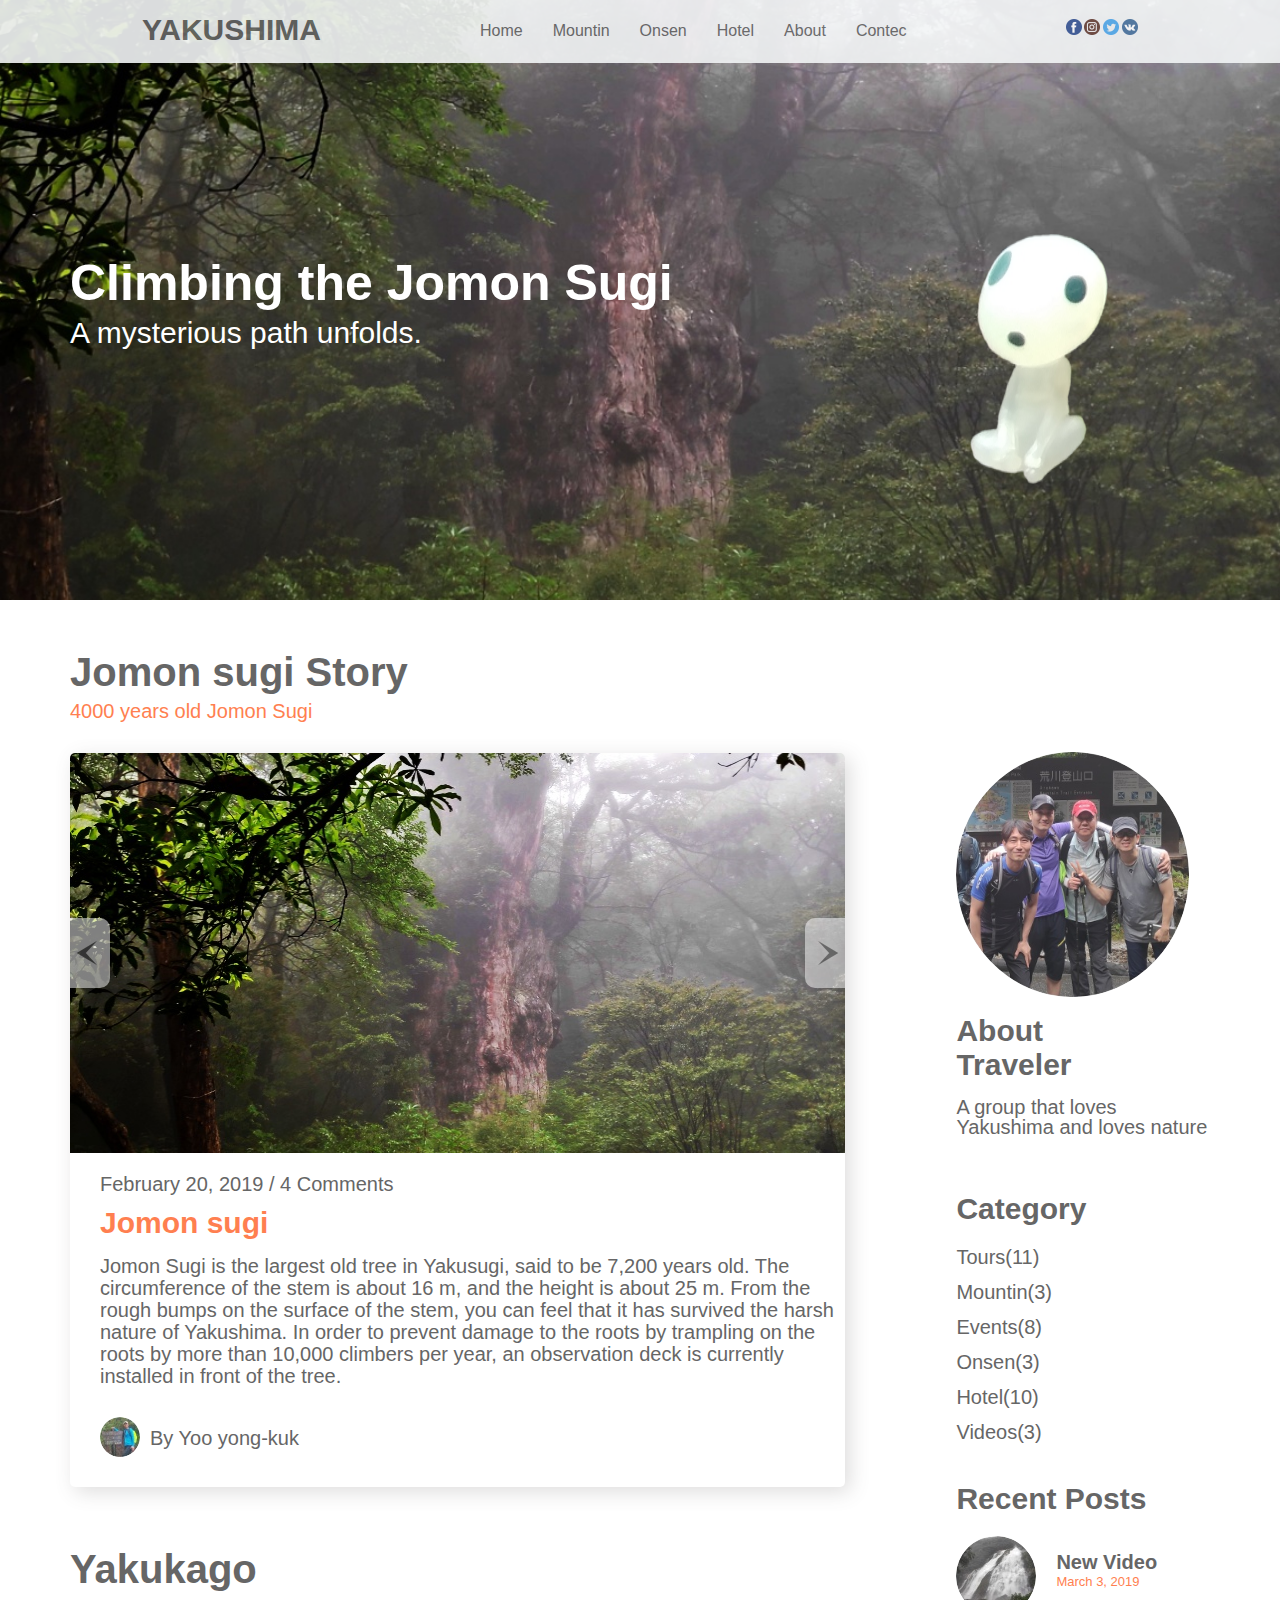
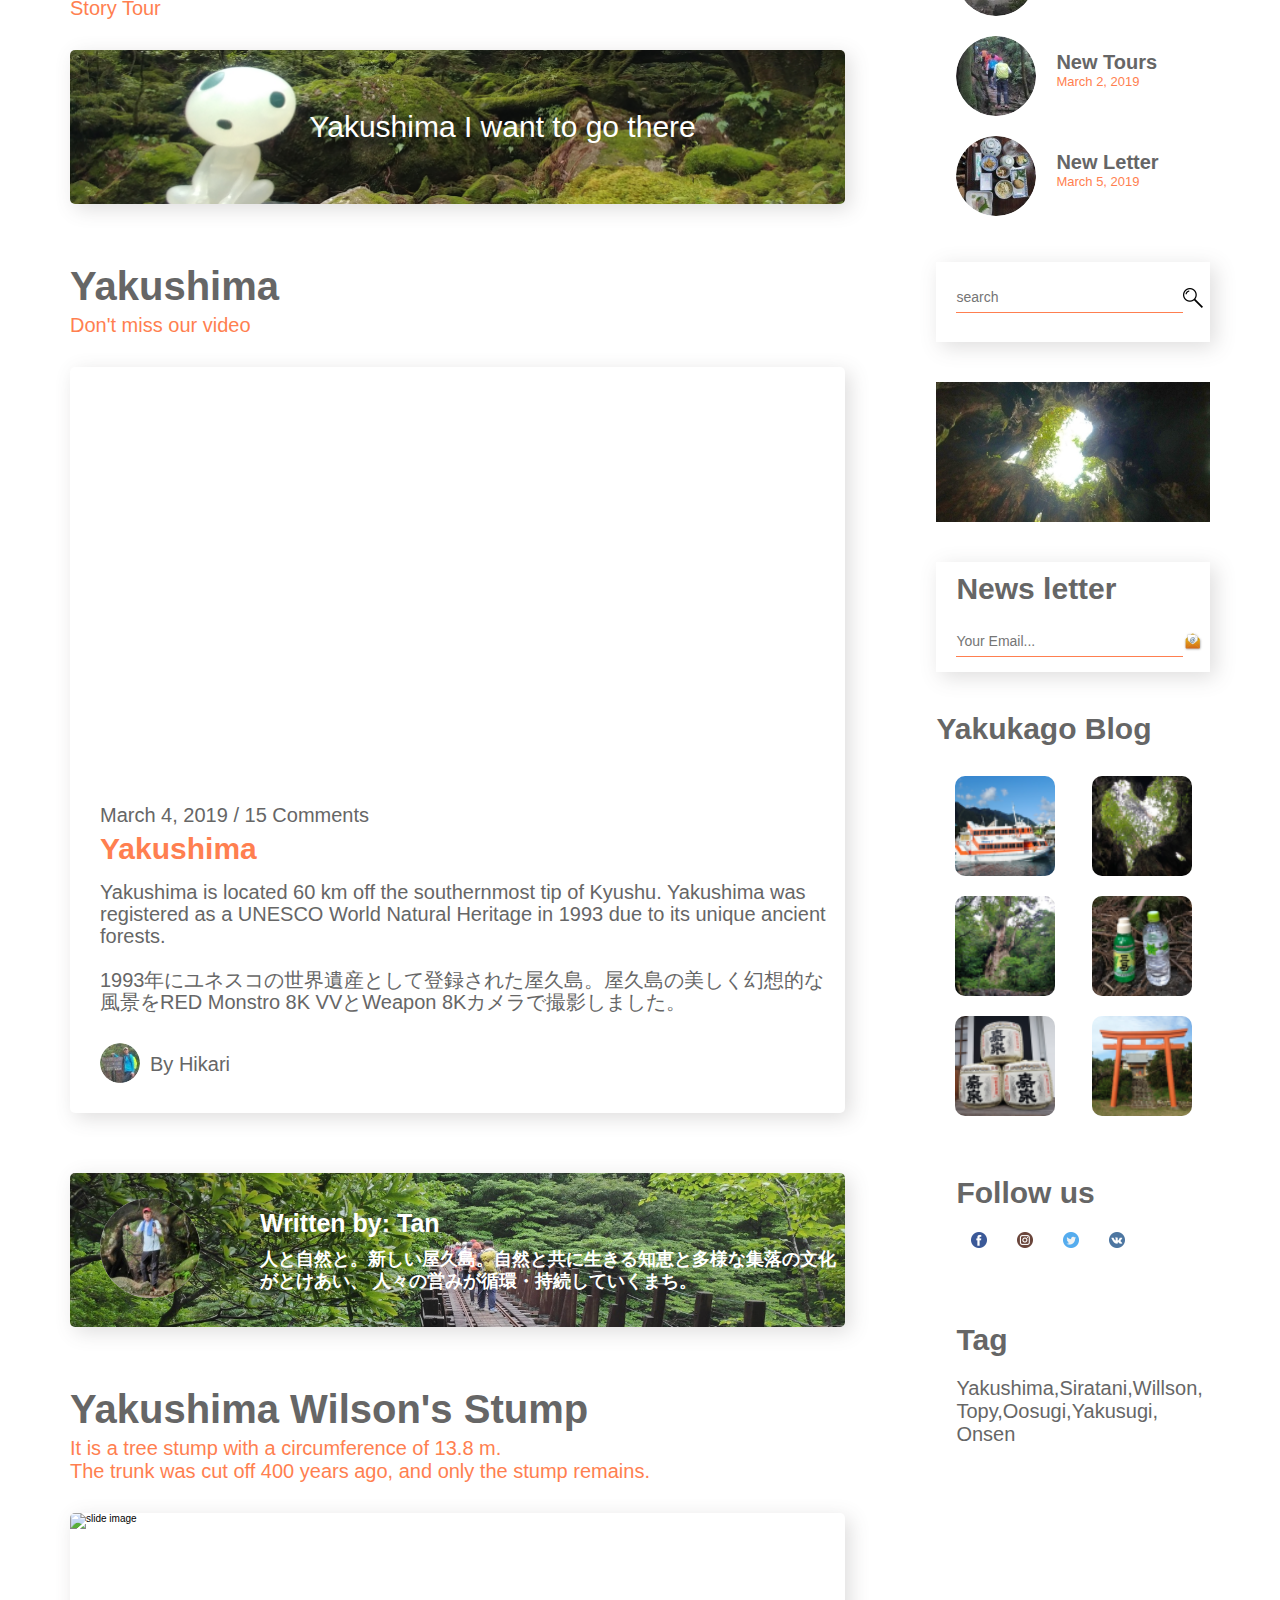
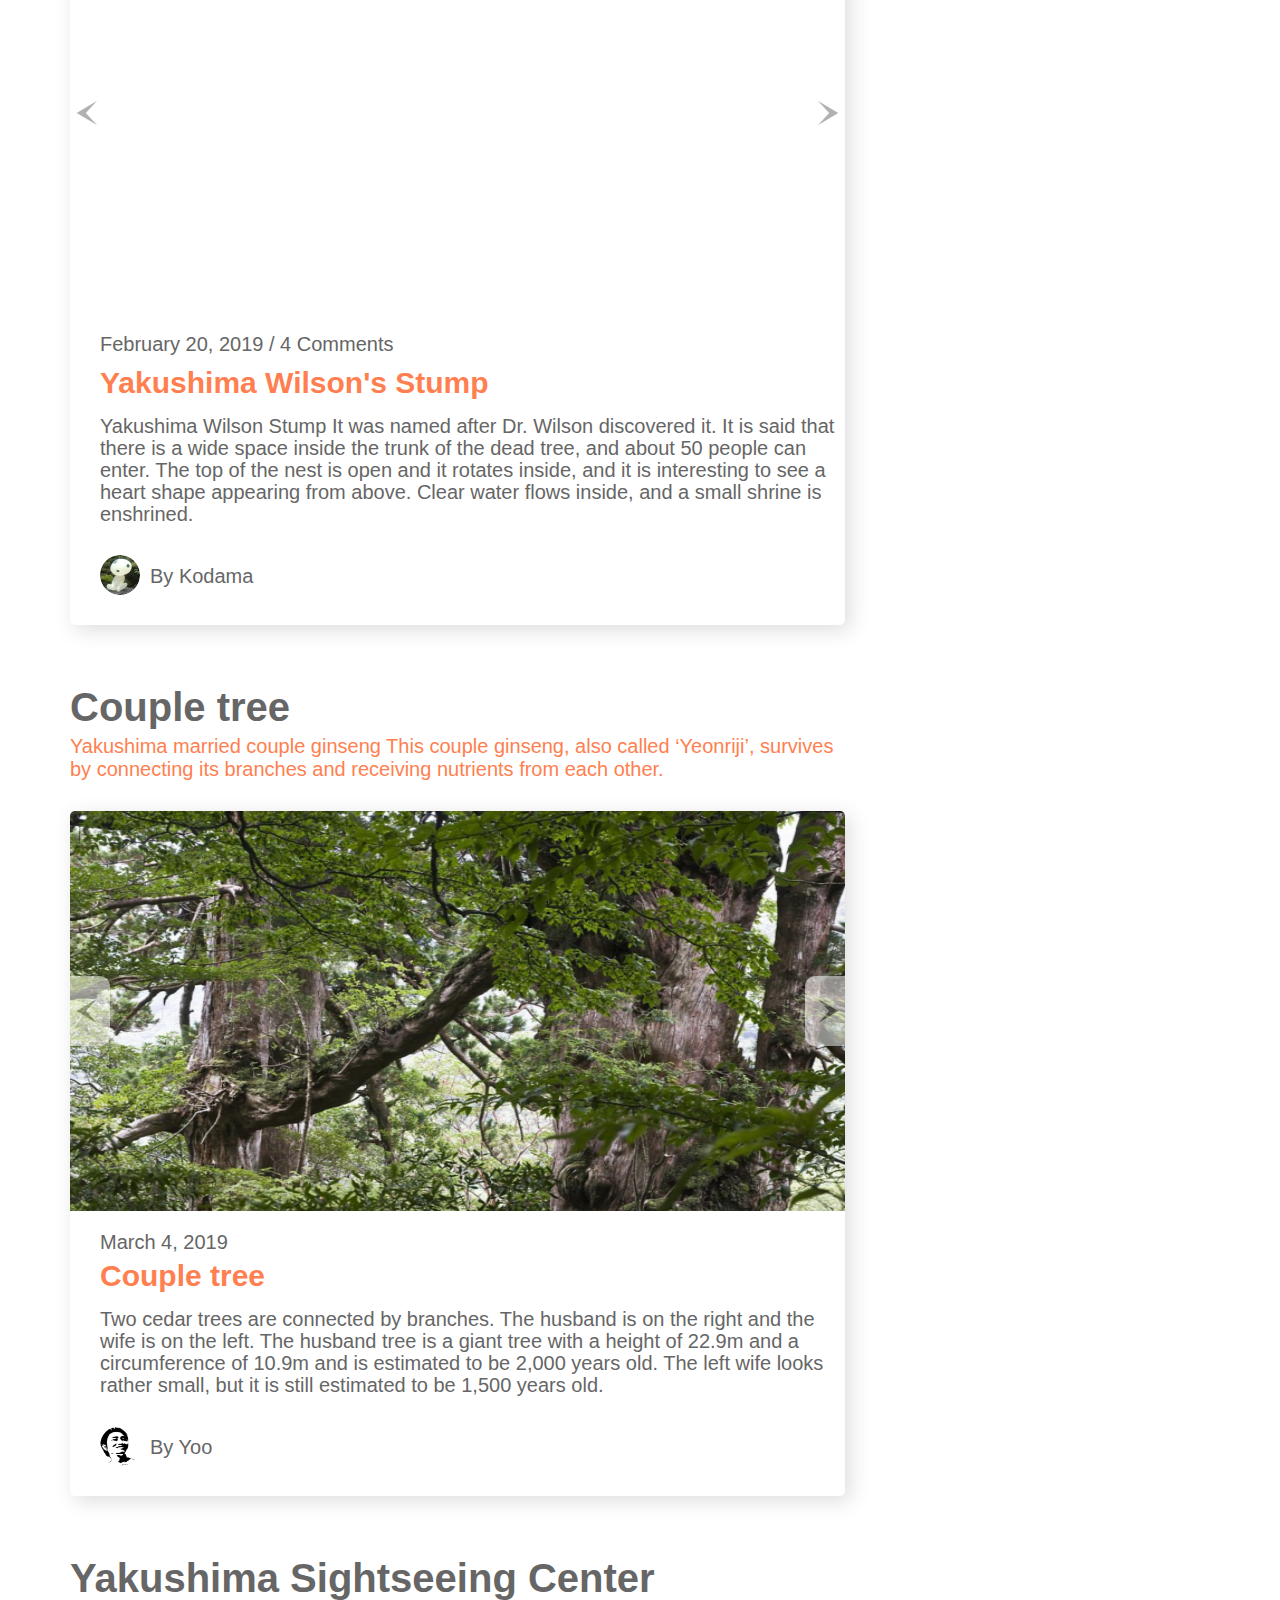
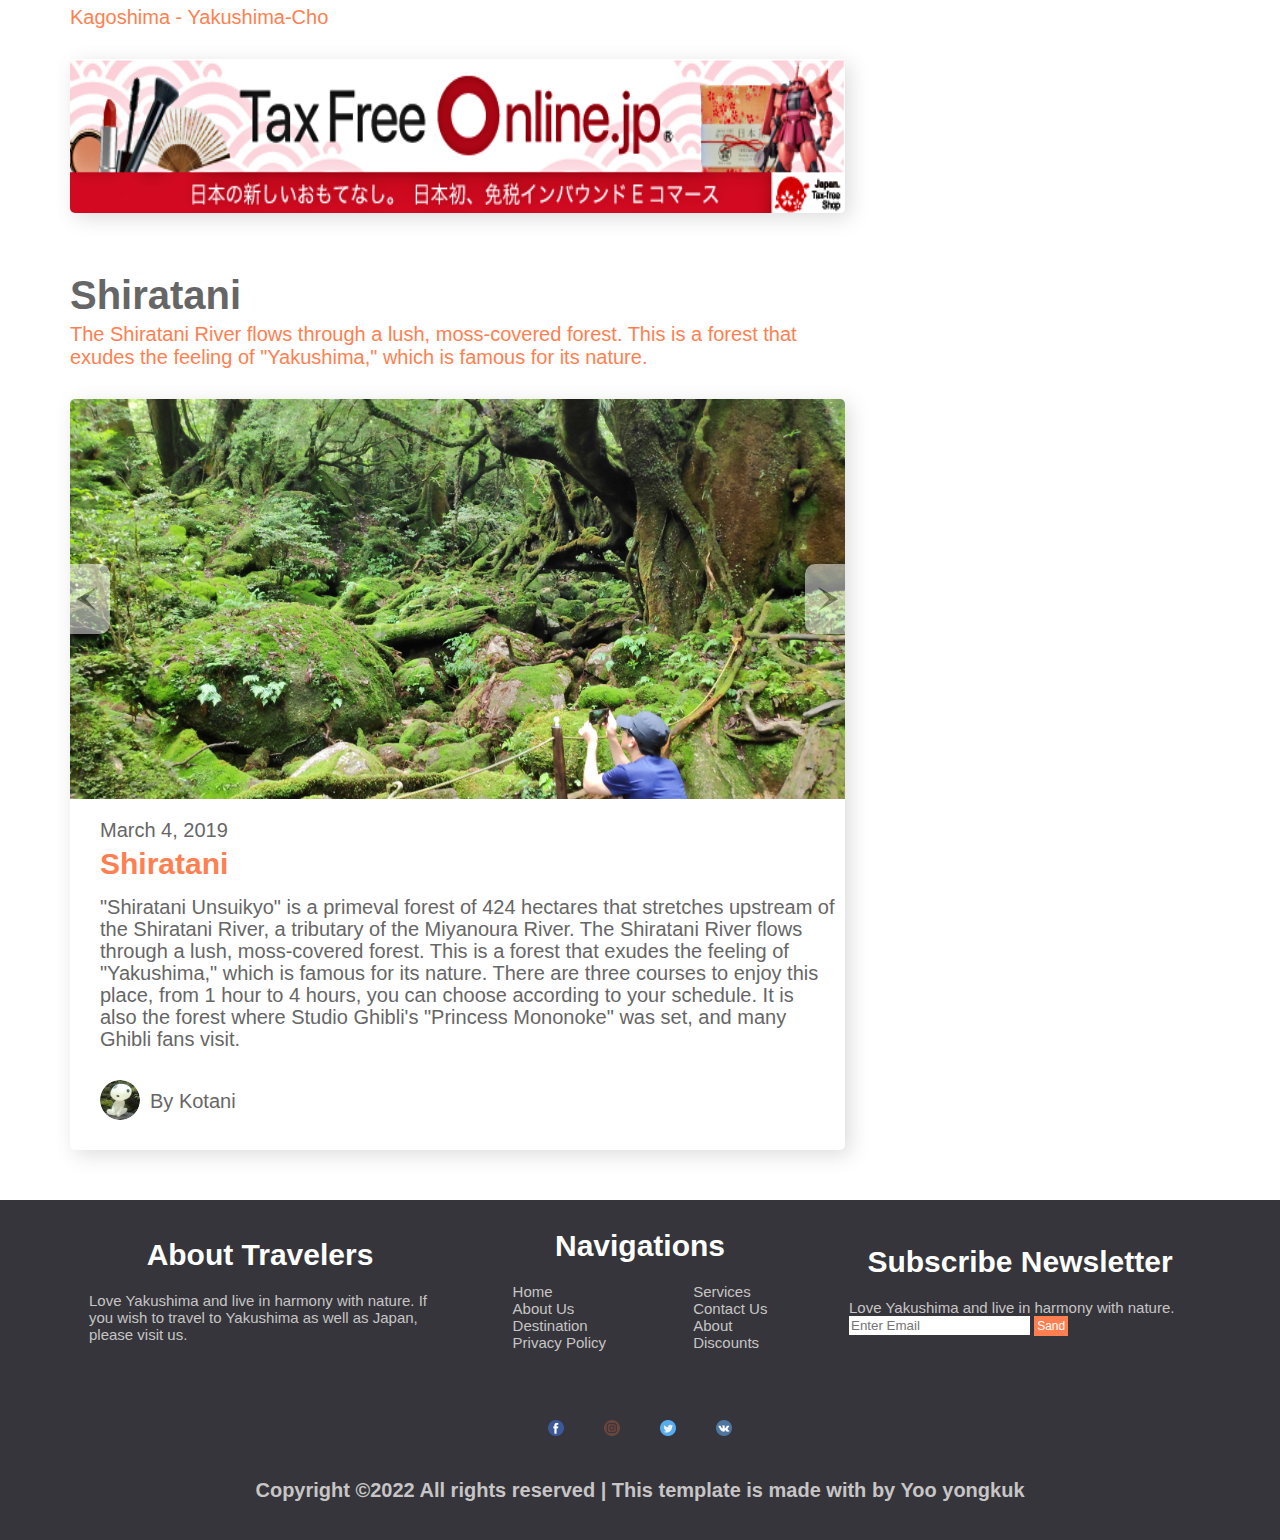
==== commit 82905a98: "1227 yoo" ====
--- a/suv.html
+++ b/suv.html
@@ -9,7 +9,7 @@
     <link rel="stylesheet" href="css/common.css">
 
     <script src="https://ajax.aspnetcdn.com/ajax/jQuery/jquery-3.6.0.min.js"></script>
-    <script src="js/sub.js"></script>
+    <script src="js/sub_2.js"></script>
 </head>
 <body>
     <div id="wrap">
@@ -45,7 +45,7 @@
                     <p>A mysterious path unfolds.</p>
                 </div>
                 <div class="slider_img">
-                    <img src="" alt="">
+                    <img src="img/kodama.png" alt="">
                 </div>
             </div>
         </div>
@@ -56,15 +56,28 @@
                     <h2>Jomon sugi Story</h2>
                     <p>4000 years old Jomon Sugi</p>
                     <div id="jomonsugi_1">
-                        <img src="img/jomonsugi2.jpg" alt="">
+                        <div class="slide_1">
+                            <div class="container">
+                                    <div id="slidewrap">
+                                        <ul class="slide">
+                                                <li><img src="img/jomonsugi2.jpg" alt="slide image"></li>
+                                                <li><img src="img/jomonsugi3.jpg" alt="slide image"></li>
+                                                <li><img src="img/jomonsugi4.jpg"  alt="slide image"></li>
+                                        </ul>
+                                        <span class="prev"><img src="icon/hitarimejirusi.png"></span>
+                                        <span class="next"><img src="icon/migimejirusi.png"></span>
+                                    </div>
+                            </div>
+                        </div>
+                        
                         <p>February 20, 2019 / 4 Comments</p>
                         <h3>Jomon sugi</h3>
-                    <p>Jomon Sugi is the largest old tree in Yakusugi, said to be 7,200 years old.
+                        <p>Jomon Sugi is the largest old tree in Yakusugi, said to be 7,200 years old.
                         The circumference of the stem is about 16 m, and the height is about 25 m.
                         From the rough bumps on the surface of the stem, you can feel that it has survived the harsh nature of Yakushima.
                         In order to prevent damage to the roots by trampling on the roots by more than 10,000 climbers per year, an observation deck is currently installed in front of the tree.</p>
-                    <img src="img/kaotisai.jpg" alt="">
-                    <p>By Yoo yong-kuk</p>
+                        <img src="img/kaotisai.jpg" class=" hitosyasin" alt="">
+                        <p>By Yoo yong-kuk</p>
                     </div>
                 </div>
                 
@@ -91,8 +104,8 @@
                 </div>
                 
                 <div id="banner1">
-                    <img src="img/watasiwhite.png" alt="">
-                    <h3>Written by: yoo yong kuk</h3>
+                    <img src="img/banerkao.jpg" alt="">
+                    <h3>Written by: Tan</h3>
                     <p>人と自然と。新しい屋久島。自然と共に生きる知恵と多様な集落の文化がとけあい、 人々の営みが循環・持続していくまち。</p>
                 </div>
                 
@@ -100,26 +113,186 @@
                     <h2>Yakushima Wilson's Stump</h2>
                     <p>It is a tree stump with a circumference of 13.8 m. <br>The trunk was cut off 400 years ago, and only the stump remains.</p>
                     <div id="willson_1">
-                        <img src="img/wiison2.jpg" alt="">
+                        <div class="slide_1">
+                            <div class="container">
+                                    <div id="slidewrap">
+                                        <ul class="slide">
+                                                <li><img src="img/wiison7.png" alt="slide image"></li>
+                                                <li><img src="img/wiison6.png" alt="slide image"></li>
+                                                <li><img src="img/wiison5.png"  alt="slide image"></li>
+                                        </ul>
+                                        <span class="prev"><img src="icon/hitarimejirusi.png"></span>
+                                        <span class="next"><img src="icon/migimejirusi.png"></span>
+                                    </div>
+                            </div>
+                        </div>
                         <p>February 20, 2019 / 4 Comments</p>
                         <h3>Yakushima Wilson's Stump</h3>
                     <p>Yakushima Wilson Stump It was named after Dr. Wilson discovered it. It is said that there is a wide space inside the trunk of the dead tree, and about 50 people can enter. The top of the nest is open and it rotates inside, and it is interesting to see a heart shape appearing from above. Clear water flows inside, and a small shrine is enshrined.</p>
-                    <img src="img/kaotisai.jpg" alt="">
-                    <p>By Yoo yong-kuk</p>
-                    </div>
-                </div>
-
-
-            </div>
-
-            
+                    <img src="img/kotani.jpg" class="hitosyasin" alt="">
+                    <p>By Kodama</p>
+                    </div>
+                </div>
+
+                <div id="huhusugi">
+                    <h2>Couple tree</h2>
+                    <p>Yakushima married couple ginseng This couple ginseng, also called ‘Yeonriji’, survives by connecting its branches and receiving nutrients from each other.</p>
+                    <div id="huhusugi_1">
+                        <div class="slide_1">
+                            <div class="container">
+                                    <div id="slidewrap">
+                                        <ul class="slide">
+                                                <li><img src="img/huhusugi.png" alt="slide image"></li>
+                                                <li><img src="img/huhusugi2.png" alt="slide image"></li>
+                                                <li><img src="img/huhusugi3.png"  alt="slide image"></li>
+                                        </ul>
+                                        <span class="prev"><img src="icon/hitarimejirusi.png"></span>
+                                        <span class="next"><img src="icon/migimejirusi.png"></span>
+                                    </div>
+                            </div>
+                        </div>
+                        <p>March 4, 2019</p>
+                        <h3>Couple tree</h3>
+                        <p>Two cedar trees are connected by branches. The husband is on the right and the wife is on the left. The husband tree is a giant tree with a height of 22.9m and a circumference of 10.9m and is estimated to be 2,000 years old. The left wife looks rather small, but it is still estimated to be 1,500 years old.</p>
+                        <img src="img/watasi.png" class="hitokao" alt="">
+                        <p>By Yoo</p>
+                    </div>
+
+                    <div id="center" >
+                        <h2><a href="https://www.taxfreeshops.jp/en/shop/11173">Yakushima Sightseeing Center</a></h2>
+                        <p>Kagoshima - Yakushima-Cho</p>
+                        <div class="center_1">
+                            <p><a href="https://www.taxfreeshops.jp/en/shop/11173"></a></p>
+                        </div>
+                    </div>
+                </div>
+
+                <div id="siratani">
+                    <h2>Shiratani</h2>
+                    <p>The Shiratani River flows through a lush, moss-covered forest. This is a forest that exudes the feeling of "Yakushima," which is famous for its nature.</p>
+                    <div id="siratani_1">
+                        <div class="slide_1">
+                            <div class="container">
+                                    <div id="slidewrap">
+                                        <ul class="slide">
+                                                <li><img src="img/siratani3.jpg" alt="slide image"></li>
+                                                <li><img src="img/siratani4.jpg" alt="slide image"></li>
+                                                <li><img src="img/siratani5.jpg"  alt="slide image"></li>
+                                        </ul>
+                                        <span class="prev"><img src="icon/hitarimejirusi.png"></span>
+                                        <span class="next"><img src="icon/migimejirusi.png"></span>
+                                    </div>
+                            </div>
+                        </div>
+                        <p>March 4, 2019</p>
+                        <h3>Shiratani</h3>
+                        <p>"Shiratani Unsuikyo" is a primeval forest of 424 hectares that stretches upstream of the Shiratani River, a tributary of the Miyanoura River. The Shiratani River flows through a lush, moss-covered forest. This is a forest that exudes the feeling of "Yakushima," which is famous for its nature. There are three courses to enjoy this place, from 1 hour to 4 hours, you can choose according to your schedule. It is also the forest where Studio Ghibli's "Princess Mononoke" was set, and many Ghibli fans visit.</p>
+                        <img src="img/kotani.jpg" class="hitokao" alt="">
+                        <p>By Kotani</p>
+                    </div>
+                </div>
+            </div>
 
             <div id="right">
                 <div id="yoo" >
                     <img src="img/kao.jpg" alt="">
                     <h3>About Traveler</h3>
                     <p>A group that loves Yakushima and loves nature</p>
-
+                </div>
+
+                <div id="category">
+                    <h3>Category</h3>
+                    <ul>
+                        <li>Tours(11)</li>
+                        <li>Mountin(3)</li>
+                        <li>Events(8)</li>
+                        <li>Onsen(3)</li>
+                        <li>Hotel(10)</li>
+                        <li>Videos(3)</li>
+                    </ul>
+                </div>
+
+                <div id="post">
+                    <h3>Recent Posts</h3>
+                    <ul>
+                        <li>
+                            <img src="img/taki.jpg" alt="">
+                            <h4>New Video</h4>
+                            <p>March 3, 2019</p>
+                        </li>
+                        <li>
+                            <img src="img/atarasiitour.jpg" alt="">
+                            <h4>New Tours</h4>
+                            <p>March 2, 2019</p>
+                        </li>
+                        <li>
+                            <img src="img/tabemono.jpg" alt="">
+                            <h4>New Letter</h4>
+                            <p>March 5, 2019</p>
+                        </li>
+                    </ul>
+                </div>
+
+                <div id="search">
+                    <div class="input_icon">
+                        <input type="text" name="text" required placeholder="search">
+                        <span class="sagasu"><img src="icon/sagasu.png" alt=""></span>
+                    </div>
+                </div>
+
+                <div id="yoo_2">
+                    <img src="img/wiison2.jpg" alt="">
+                </div>
+
+                <div id="news">
+                    <h3>News letter</h3>
+                    <div class="news_icon">
+                        <input type="text" name="text" required placeholder="Your Email...">
+                        <i class="mail"><img src="icon/mail.png" alt=""></i>
+                    </div>
+                </div>
+
+                <div id="insta">
+                    <h3>Yakukago Blog</h3>
+                    <div class="insta_img">
+                        <img src="img/topi.png" alt="">
+                        <img src="img/wiison3.png" alt="">
+                        <img src="img/jomonsugi5.png" alt="">
+                        <img src="img/mikake.png" alt="">
+                        <img src="img/sake.png" alt="">
+                        <img src="img/sadang.png" alt="">
+                    </div>
+                </div>
+
+                <div id="follow">
+                    <h3>Follow us</h3>
+                    <ul>
+                        <li>
+                            <i class="follow_1"><img src="icon/face.png" alt=""></i>
+                        </li>
+                        <li>
+                            <i class="follow_1"><img src="icon/insta.png" alt=""></i>
+                        </li>
+                        <li>
+                            <i class="follow_1"><img src="icon/tori.png" alt=""></i>
+                        </li>
+                        <li>
+                            <i class="follow_1"><img src="icon/w.png" alt=""></i>
+                        </li>
+                    </ul>
+                </div>
+
+                <div id="tag">
+                    <h3>Tag</h3>
+                    <ul>
+                        <li>Yakushima,</li>
+                        <li>Siratani,</li>
+                        <li>Willson,</li>
+                        <li>Topy,</li>
+                        <li>Oosugi,</li>
+                        <li>Yakusugi,</li>
+                        <li>Onsen</li>
+                    </ul>
                 </div>
             </div>
         </section>
@@ -130,7 +303,7 @@
                     <div class="f_1">
                         <h2>About Travelers</h2>
                         <p>
-                            Lorem ipsum dolor sit amet, consectetur adipisicing elit. Saepe pariatur reprehenderit vero atque, consequatur id ratione, et non dignissimos culpa? Ut veritatis, quos illum totam quis blanditiis, minima minus odio! 
+                            Love Yakushima and live in harmony with nature. If you wish to travel to Yakushima as well as Japan, please visit us. 
                         </p>
                     </div>
                     <div class="f_1">
@@ -152,7 +325,7 @@
                     </div>
                     <div class="f_1">
                         <h2>Subscribe Newsletter</h2>
-                        <p>Lorem ipsum dolor sit amet consectetur adipisicing elit minima minus odio.</p>
+                        <p>Love Yakushima and live in harmony with nature.</p>
                         <p>
                         <input type="text" placeholder="Enter Email">
                         <button>Sand</button>
--- a/css/suv.css
+++ b/css/suv.css
@@ -4,89 +4,642 @@
 ul,li,ol{list-style: none;}
 a{text-decoration: none;}
 header {background: rgb(242, 244, 246); width: 100%;  padding: 0%;position: absolute; left: 0; top: 0; z-index: 3; opacity: 0.9;}
-
-/* @media(max-width:768px){
-    html{font-size: 10px;}
-
-@media(min-width:769px){
-    html{font-size: 12px;} */
-
-@media(min-width:1140px){
-    html{font-size: 12px;}
-
-    #slider{width: 100%; height: 500px; background-image: url(../img/jomonsugi.jpg); 
+html{font-size: 10px;}
+
+@media(max-width:767px){
+
+    #slider{width: 100%; height: 600px; background-image: url(../img/jomonsugi.jpg); 
         background-size: cover; background-position: center;}
-        #slider_1{width: 1140px; height: 100%; display: flex; justify-content: center; 
+        #slider_1{width: 100%; height: 100%; display: flex; justify-content: space-around; 
             align-items: center; margin: 0 auto;}
-            .slider_text{width: 30%; margin: 0;}
-                #slider h2{font-size: 4rem; line-height: 65px; color: #fff; }
+            .slider_test{width: 50%; margin: 0 0 0 30px;}
+                #slider h2{font-size: 4rem; line-height: 30px; color: #fff; }
                 #slider p{font-size:2rem; width: 85%; color: #fff;}
 
             .slider_img{width: 30%; margin: 120px 0 0 100px;}
-            .slider_img img{width: 250px; height: 250px;}
-
-    section{width: 1140px; height: auto; margin: 100px auto ; display: flex;
-        justify-content: space-between; align-items: flex-start;}
-        #left{width: 68%; height: auto; display: flex; flex-direction: column; justify-content: flex-start; background: beige;}
+            .slider_img img{width: 60%; height: auto;}
+
+    section{width: 100%; height: auto; margin: 50px auto ; display: flex;
+        justify-content: space-between; align-items: center; flex-direction: column;}
+        #left{width: 90%; height: auto; display: flex; flex-direction: column; justify-content: flex-start;}
             #jomonsugi{width: 100%;height: auto;}
             #jomonsugi > h2{color: #666; font-size: 3rem;}
-            #jomonsugi > p:nth-of-type(1){font-size: 1.5rem; margin: 5px 0 30px 0px; color: #666;}
+            #jomonsugi > p:nth-of-type(1){font-size: 2rem; margin: 5px 0 30px 0px; color: coral}
             #jomonsugi_1{width: 100%; height: auto; border-radius: 5px;
                 box-shadow: 5px 5px 20px rgba(92, 86, 85, 0.2);overflow: hidden;}
-            #jomonsugi_1 img:nth-of-type(1){width: 100%; height: 400px; cursor: pointer;}
-            #jomonsugi_1 > p:nth-of-type(1){font-size: 1.5rem; margin: 20px 0 10px 30px; color: #666;}
+                #jomonsugi_1 .slide_1{width: 100%; height: 400px; margin: 0 auto; padding: 0; }
+                #jomonsugi_1 ul,li,ol {list-style: none; margin: 0; padding: 0;}
+                #jomonsugi_1 .slide_1 .container{width: 100%; height: 400px;margin: 0 auto;}
+                #jomonsugi_1 #slidewrap {width: 100%; height: 400px; margin: 0px auto; position: relative; overflow: hidden;}
+                #jomonsugi_1 .slide {width: 300%; }
+                #jomonsugi_1 .slide li {width: 33.33%; height: 400px; float: left;}
+                #jomonsugi_1 .slide li> img {width: 100%; height: 100%;}
+                #jomonsugi_1 span {position: absolute; top:50%; display: block; line-height: 40px; 
+                        background: white;opacity: 0.5; cursor: pointer; height: 50px; transform: translateY(-50%);}
+                #jomonsugi_1 span:hover {background: coral; color:white;}
+                #jomonsugi_1 .prev {left:0; border-radius: 0px 10px 10px 0px; padding: 20px 8px 0 2px;}
+                #jomonsugi_1 .next {right:0; border-radius: 10px 0px 0px 10px; padding: 20px 2px 0 8px;}
+            #jomonsugi_1 > p:nth-of-type(1){font-size: 2rem; margin: 20px 0 10px 30px; color: #666;}
             #jomonsugi_1 h3{font-size: 3rem; margin: 0 0 15px 30px; color: #666;}
-            #jomonsugi_1 > p:nth-of-type(2){font-weight: bold; font-family: Arial, Helvetica, sans-serif; font-weight: bold; font-family: Arial, Helvetica, sans-serif; font-size: 1.5rem; width:auto; 
-                line-height: 22px; margin: 0 0 0 30px; color: #666;padding: 0 10px 0 0;}
-            #jomonsugi_1 img:nth-of-type(2){width: 40px; height: 40px; border-radius: 50px; float: left;
-                margin: 30px 10px 30px 30px; cursor: pointer;}
-            #jomonsugi_1 > p:nth-of-type(3){font-size: 1.5rem; margin: 40px 0 0 10px; color: #666; cursor: pointer;}
+            #jomonsugi_1 > p:nth-of-type(2){font-size: 2rem; width:auto; 
+                line-height: 22px; margin: 0 0 0 30px; color: #666;padding: 0 10px 0 0;}
+            #jomonsugi_1 .hitosyasin{width: 40px; height: 40px; border-radius: 50px; float: left;
+                margin: 30px 10px 30px 30px; cursor: pointer;}
+            #jomonsugi_1 > p:nth-of-type(3){font-size: 2rem; margin: 40px 0 0 10px; color: #666; cursor: pointer;}
+            #jomonsugi_1 > p:nth-of-type(3):hover{color: coral;}
 
             #yakukago{margin: 30px auto; width: 100%;height: auto; border-radius: 5px;}
             #yakukago > h2{font-size: 3rem; color: #666; margin: 30px 0 0 0;}
-            #yakukago > p{font-size: 1.5rem; color: #666; margin: 5px 0 30px 0;}
-            #yakukago .yakukago_1{background-image: url(../img/yakukago.png);background-size: cover;  width: 100%; height: auto; border-radius: 5px;}
-            #yakukago .yakukago_1:hover{opacity: 0.7;}
+            #yakukago > p{font-size: 2rem; color: coral; margin: 5px 0 30px 0;}
+            #yakukago .yakukago_1{box-shadow: 5px 5px 20px rgba(92, 86, 85, 0.2); background-image: url(../img/yakukago.png);background-size: cover;  width: 100%; height: auto; border-radius: 5px;}
+            #yakukago .yakukago_1:hover{opacity: 0.7; cursor: pointer;}
             .yakukago_1 > p{display: block; font-size: 3rem;color: white; text-align: center; padding: 60px 0; width: 100%; height:auto; color: white;}
             .yakukago_1 > p > a{color: white; padding: 0 0 0 90px;}
             #yakukago > h2 a{color: #666; }
             #yakukago a:hover{color: coral; }
 
-            #video{width: 100%; height: auto; margin: 30px 0 0; background-color: aqua;}
+            #video{width: 100%; height: auto; margin: 30px 0 0;}
             #video > h2{font-size: 3rem; color: #666;}
-            #video > p:nth-of-type(1){font-size: 1.5rem; margin: 5px 0 30px 0px; color: #666;}
+            #video > p:nth-of-type(1){font-size: 2rem; margin: 5px 0 30px 0px; color: coral;}
             #video_1{width: 100%; height: auto; border-radius: 5px; box-shadow: 5px 5px 20px rgba(92, 86, 85, 0.2); overflow: hidden;}
             #video_1 iframe{width: 100%; max-width:100%; height: 400px; border: none; }
-            #video_1 p:nth-of-type(1){font-size: 1.5rem; margin: 35px 0 5px 30px; color: #666;}
+            #video_1 p:nth-of-type(1){font-size: 2rem; margin: 35px 0 5px 30px; color: #666;}
             #video_1 h3{font-size: 3rem; margin: 0 0 15px 30px; color:#666;}
-            #video_1 p:nth-of-type(2){font-weight: bold; font-family: Arial, Helvetica, sans-serif; font-size: 1.5rem; width: 740px; 
+            #video_1 p:nth-of-type(2){font-size: 2rem; width: auto; 
                 line-height: 22px; margin: 0 0 0 30px; color: #666;}
             #video_1 img{width: 40px; height: 40px; border-radius: 50px; float: left;margin: 30px 0 30px 30px; cursor: pointer;}
-            #video_1 p:nth-of-type(3){font-size: 1.5rem; float: left; margin: 40px 0 0 10px; cursor: pointer; color: #666;}
-          
-            #banner1{background-image: url(../img/mati3.jpg);background-size: cover;width: 100%; height: 260px; margin: 60px 0 0 0; border-radius: 5px; background-color: #fae5e0; cursor: pointer;}
-            #banner1 img{width: 150px; height: 150px; border-radius: 50%; float: left; margin: 55px 0 0 30px;}
-            #banner1 h3{font-size: 2rem; margin: 90px 0 0 210px; color: white;}
-            #banner1 p{font-weight: bold; font-family: Arial, Helvetica, sans-serif; font-size: 1.5rem; margin: 10px 0 0 210px; line-height: 22px; color: white;}
+            #video_1 p:nth-of-type(3){font-size: 2rem; float: left; margin: 40px 10px 0 10px; cursor: pointer; color: #666;}
+            #video_1 p:nth-of-type(3):hover{color: coral;}
+
+            #banner1{box-shadow: 5px 5px 20px rgba(92, 86, 85, 0.2); background-image: url(../img/mati3.jpg);background-size: cover;width: 100%; height: 154px; margin: 60px 0 0 0; border-radius: 5px; cursor: pointer;}
+            #banner1 img{width: 100px; height: 100px; border-radius: 50%; float: left; margin: 25px 0 0 30px;}
+            #banner1 h3{font-size: 2rem; margin: 40px 0 0 170px; color: white;}
+            #banner1 p{font-weight: bold; font-family: Arial, Helvetica, sans-serif; font-size: 2rem; margin: 10px 0 0 170px; 
+                padding: 0 20px 0 0; line-height: 22px; color: white;}
 
             #willson{width: 100%;height: auto; margin: 60px 0 0 0 ;}
             #willson > h2{color: #666; font-size: 3rem;}
-            #willson > p:nth-of-type(1){font-size: 1.5rem; margin: 5px 0 30px 0; color: #666;}
+            #willson > p:nth-of-type(1){font-size: 2rem; margin: 5px 0 30px 0; color: coral;}
             #willson_1{width: 100%; height: auto; border-radius: 5px;
                 box-shadow: 5px 5px 20px rgba(92, 86, 85, 0.2);overflow: hidden;}
-            #willson_1 img:nth-of-type(1){width: 100%; height: 400px; cursor: pointer;}
-            #willson_1 > p:nth-of-type(1){font-size: 1.5rem; margin: 20px 0 10px 30px; color: #666;}
+                #willson_1 .slide_1{width: 100%; height: 400px; margin: 0 auto; padding: 0; }
+                #willson_1 ul,li,ol {list-style: none; margin: 0; padding: 0;}
+                #willson_1 .slide_1 .container{width: 100%; height: 400px;margin: 0 auto;}
+                #willson_1 #slidewrap {width: 100%; height: 400px; margin: 0px auto; position: relative; overflow: hidden;}
+                #willson_1 .slide {width: 300%; }
+                #willson_1 .slide li {width: 33.33%; height: 400px; float: left;}
+                #willson_1 .slide li> img {width: 100%; height: 100%;}
+                #willson_1 span {position: absolute; top:50%; display: block; line-height: 40px; 
+                        background: white;opacity: 0.5; cursor: pointer; height: 50px; transform: translateY(-50%);}
+                #willson_1 span:hover {background: coral; color:white;}
+                #willson_1 .prev {left:0; border-radius: 0px 10px 10px 0px; padding: 20px 8px 0 2px;}
+                #willson_1 .next {right:0; border-radius: 10px 0px 0px 10px; padding: 20px 2px 0 8px;}
+            #willson_1 > p:nth-of-type(1){font-size: 2rem; margin: 20px 0 10px 30px; color: #666;}
             #willson_1 h3{font-size: 3rem; margin: 0 0 15px 30px; color: #666;}
-            #willson_1 > p:nth-of-type(2){font-weight: bold; font-family: Arial, Helvetica, sans-serif; font-weight: bold; font-family: Arial, Helvetica, sans-serif; font-size: 1.5rem; width:auto; 
-                line-height: 22px; margin: 0 0 0 30px; color: #666;padding: 0 10px 0 0;}
-            #willson_1 img:nth-of-type(2){width: 40px; height: 40px; border-radius: 50px; float: left;
-                margin: 30px 10px 30px 30px; cursor: pointer;}
-            #willson_1 > p:nth-of-type(3){font-size: 1.5rem; margin: 40px 0 0 10px; color: #666; cursor: pointer;}
-
-
-        #right{width: 24%; height: auto; display: flex; flex-direction: column; justify-content: flex-start; background: burlywood;}
+            #willson_1 > p:nth-of-type(2){font-size: 2rem; width:auto; 
+                line-height: 22px; margin: 0 0 0 30px; color: #666;padding: 0 10px 0 0;}
+            #willson_1 .hitosyasin{width: 40px; height: 40px; border-radius: 50px; float: left;
+                margin: 30px 10px 30px 30px; cursor: pointer;}
+            #willson_1 > p:nth-of-type(3){font-size: 2rem; margin: 40px 0 0 10px; color: #666; cursor: pointer;}
+            #willson_1 > p:nth-of-type(3):hover{color: coral;}
+
+            #huhusugi{width: 100%; height: auto; margin: 60px 0 0 0;}
+            #huhusugi > h2{font-size: 3rem; color: #666;}
+            #huhusugi > p:nth-of-type(1) {font-size: 2rem; margin: 5px 0 30px 0px;color: coral;}
+            #huhusugi_1{width: 100%; height: auto; border-radius: 5px; box-shadow:  5px 5px 20px rgba(92, 86, 85, 0.2);overflow: hidden;}
+                #huhusugi_1 .slide_1{width: 100%; height: 400px; margin: 0 auto; padding: 0; }
+                #huhusugi_1 ul,li,ol {list-style: none; margin: 0; padding: 0;}
+                #huhusugi_1 .slide_1 .container{width: 100%; height: 400px;margin: 0 auto;}
+                #huhusugi_1 #slidewrap {width: 100%; height: 400px; margin: 0px auto; position: relative; overflow: hidden;}
+                #huhusugi_1 .slide {width: 300%; }
+                #huhusugi_1 .slide li {width: 33.33%; height: 400px; float: left;}
+                #huhusugi_1 .slide li> img {width: 100%; height: 100%;}
+                #huhusugi_1 span {position: absolute; top:50%; display: block; line-height: 40px; 
+                        background: white;opacity: 0.5; cursor: pointer; height: 50px; transform: translateY(-50%);}
+                #huhusugi_1 span:hover {background: coral; color:white;}
+                #huhusugi_1 .prev {left:0; border-radius: 0px 10px 10px 0px; padding: 20px 8px 0 2px;}
+                #huhusugi_1 .next {right:0; border-radius: 10px 0px 0px 10px; padding: 20px 2px 0 8px;}
+            #huhusugi_1 > p:nth-of-type(1){font-size: 2rem; margin: 20px 0 5px 30px; color: #666;}
+            #huhusugi_1 h3{font-size: 3rem; margin: 0 0 15px 30px; color: #666;}
+            #huhusugi_1 > p:nth-of-type(2){font-size: 2rem; width:auto; 
+                line-height: 22px; margin: 0 0 0 30px; color: #666;padding: 0 10px 0 0;}
+            #huhusugi_1 .hitokao{width: 40px; height: 40px; border-radius: 50px; float: left;
+                margin: 30px 10px 30px 30px; cursor: pointer;}
+            #huhusugi_1 > p:nth-of-type(3){font-size: 2rem; margin: 40px 0 0 10px; color: #666; cursor: pointer;}
+            #huhusugi_1 > p:nth-of-type(3):hover{color: coral;}
+
+            #center{margin: 60px 0 0 0; width: 100%;height: auto; border-radius: 5px;}
+            #center > h2{font-size: 3rem; color: #666; margin: 30px 0 0 0;}
+            #center > p{font-size: 2rem; color: coral; margin: 5px 0 30px 0;}
+            #center .center_1{box-shadow: 5px 5px 20px rgba(92, 86, 85, 0.2); background-image: url(../img/center.png);background-size: cover;  
+                background-position: center;background-size: contain;background-repeat: no-repeat;  width: 100%; height: 154px; border-radius: 5px;}
+            #center .center_1:hover{opacity: 0.7; cursor: pointer;}
+            #center > h2 a{color: #666; }
+            #center a:hover{color: coral; }
+
+            #siratani{width: 100%; height: auto; margin: 60px 0 0 0;}
+            #siratani > h2{font-size: 3rem; color: #666;}
+            #siratani > p:nth-of-type(1) {font-size: 2rem; margin: 5px 0 30px 0px;color: coral;}
+            #siratani_1{width: 100%; height: auto; border-radius: 5px; box-shadow:  5px 5px 20px rgba(92, 86, 85, 0.2);overflow: hidden;}
+                #siratani_1 .slide_1 {width: 100%; height: 400px; margin: 0 auto; padding: 0; }
+                #siratani_1 ul,li,ol {list-style: none; margin: 0; padding: 0;}
+                #siratani_1 .slide_1 .container{width: 100%; height: 400px;margin: 0 auto;}
+                #siratani_1 #slidewrap {width: 100%; height: 400px; margin: 0px auto; position: relative; overflow: hidden;}
+                #siratani_1 .slide {width: 300%; }
+                #siratani_1 .slide li {width: 33.33%; height: 400px; float: left;}
+                #siratani_1 .slide li> img {width: 100%; height: 100%;}
+                #siratani_1 span {position: absolute; top:50%; display: block; line-height: 40px; 
+                        background: white;opacity: 0.5; cursor: pointer; height: 50px; transform: translateY(-50%);}
+                #siratani_1 span:hover {background: coral; color:white;}
+                #siratani_1 .prev {left:0; border-radius: 0px 10px 10px 0px; padding: 20px 8px 0 2px;}
+                #siratani_1 .next {right:0; border-radius: 10px 0px 0px 10px; padding: 20px 2px 0 8px;}
+            #siratani_1 > p:nth-of-type(1){font-size: 2rem; margin: 20px 0 5px 30px; color: #666;}
+            #siratani_1 h3{font-size: 3rem; margin: 0 0 15px 30px; color: #666;}
+            #siratani_1 > p:nth-of-type(2){font-size: 2rem; width:auto; 
+                line-height: 22px; margin: 0 0 0 30px; color: #666;padding: 0 10px 0 0;}
+            #siratani_1 .hitokao {width: 40px; height: 40px; border-radius: 50px; float: left;
+                margin: 30px 10px 30px 30px; cursor: pointer;}
+            #siratani_1 > p:nth-of-type(3){font-size: 2rem; margin: 40px 0 0 10px; color: #666; cursor: pointer;}
+            #siratani_1 > p:nth-of-type(3):hover{color: coral;}
+
+        #right{width: 85%; height: auto; display: flex; flex-direction: column; justify-content: flex-start;}
+            #yoo{width: 100%; height: 390px; margin: 102px 0 0 0;}
+            #yoo img{width: 300px; height: 300px; border-radius: 100%; margin: 0 0 0 0; cursor: pointer;}
+            #yoo h3{font-size: 2rem; margin: 15px 200px 0 20px; color: #666; font-weight: bold;}
+            #yoo p{font-size: 2rem; margin: 15px 0 0 20px; line-height: 20px; color:#666}
+
+            #category{width: 100%; height: 250px; margin: 40px 0 0 0;}
+            #category h3{font-size: 2rem; margin: 10px 0 0 20px; color: #666;font-weight: bold;}
+            #category ul{list-style: none; margin: 20px 0 0 20px;}
+            #category li{font-size: 2rem; margin: 12px 0 0; cursor: pointer; color: #666;}
+            #category li:hover{color: coral;}
+
+            #post{width: 100%; height: 350px;}
+            #post h3{font-size: 2rem; margin: 10px 0 0 20px; color: #666;font-weight: bold;}
+            #post ul{display: flex; flex-direction: column; margin: 20px 0 0 ; list-style: none;}
+            #post ul li{list-style: none; margin: 0; padding: 0;}
+            #post img{width: 80px; height: 80px; border-radius: 50%; float: left; margin: 0 0 20px 20px; cursor: pointer;}
+            #post h4{font-size: 2rem; margin: 30px 0 0 120px; color: #666; cursor: pointer;font-weight: bold;}
+            #post p{font-size: 1.3rem; margin:0 0 0 120px; color: coral; cursor: pointer;}
+
+            #search{width: 100%; height: 80px; margin: 40px 0; box-shadow: 5px 5px 20px rgba(92, 86, 85, 0.2);}
+            #search .input_icon{display: flex; justify-content: space-between; align-items: center; margin: 0; padding: 0;}
+            #search .input_icon span{width: 10%; height: 30px;}
+            #search input{width: 85%; height: 30px; border: none; border-bottom: 1px solid coral; margin: 20px 0 30px 20px; display: block; color: #666; font-size: 1.4rem;}
+
+            #yoo_2{width: 100%; height: 140px;}
+            #yoo_2 img{width: 100%; height: 100%; cursor: pointer;background-size: cover;}
+
+            #news{width: 100%; height: 110px; margin: 40px 0 ; box-shadow:  5px 5px 20px rgba(92, 86, 85, 0.2);}
+            #news h3{font-size: 2rem; margin: 10px 0 0 20px; color: #666; font-weight: bold;}
+            #news .news_icon{display: flex; justify-content: space-between; align-items: center;}
+            #news .news_icon i{width: 10%; height: 30px; }
+            #news input {width: 85%; height: 30px;border: none; border-bottom: 1px solid coral; margin: 20px 0px 30px 20px;
+                display: block; color: #5d516c; font-size: 14px;}
+            
+            #insta{width: 100%; height: auto; }
+            #insta h3{font-size: 2rem; color:#666; font-weight: bold;}
+            #insta .insta_img{width: 100%;height: auto; margin: 20px 0 0 0; display: flex; flex-flow: row wrap; justify-content: space-around;
+                align-content: space-around;}
+            #insta .insta_img img{width: 100px; height: 100px; border-radius: 10px; cursor: pointer; margin: 10px;}
+            #insta .insta_img img:hover{opacity: 0.7;}
+
+            #follow{width: 100%; height: auto; margin: 40px 0;}
+            #follow h3{font-size: 2rem; margin: 10px 0 0 20px; color: #666; font-weight: bold;}
+            #follow ul{display: flex; margin: 20px; list-style: none;}
+            #follow li{font-size: 2rem; margin: 0 15px; cursor: pointer; list-style: none;}
+            #follow li:hover{transform: scale(1.2);}
+
+            #tag{width: 100%; height: 110px;}
+            #tag h3{font-size: 2rem; margin: 10px 0 0 20px; color: #666; font-weight: bold;}
+            #tag ul{display: flex; flex-wrap: wrap; margin: 20px 0 0 20px;list-style: none;}
+            #tag li{font-size: 2rem; color: #666; cursor: pointer;}
+            #tag li:hover{color: coral;}
+}
+
+
+
+@media(min-width:768px) and (max-width:1139px){
+
+    #slider{width: 100%; height: 600px; background-image: url(../img/jomonsugi.jpg); 
+        background-size: cover; background-position: center;}
+        #slider_1{width: 100%; height: 100%; display: flex; justify-content: space-around; 
+            align-items: center; margin: 0 auto;}
+            .slider_test{width: 50%; margin: 0;}
+                #slider h2{font-size: 4rem; line-height: 65px; color: #fff; }
+                #slider p{font-size:2rem; width: 85%; color: #fff;}
+
+            .slider_img{width: 30%; margin: 120px 0 0 100px;}
+            .slider_img img{width: 138px; height: 250px;}
+
+    section{width: 100%; height: auto; margin: 50px auto ; display: flex;
+        justify-content: space-between; align-items: center; flex-direction: column;}
+        #left{width: 85%; height: auto; display: flex; flex-direction: column; justify-content: flex-start;}
+            #jomonsugi{width: 100%;height: auto;}
+            #jomonsugi > h2{color: #666; font-size: 3rem;}
+            #jomonsugi > p:nth-of-type(1){font-size: 2rem; margin: 5px 0 30px 0px; color: coral}
+            #jomonsugi_1{width: 100%; height: auto; border-radius: 5px;
+                box-shadow: 5px 5px 20px rgba(92, 86, 85, 0.2);overflow: hidden;}
+                #jomonsugi_1 .slide_1{width: 100%; height: 400px; margin: 0 auto; padding: 0; }
+                #jomonsugi_1 ul,li,ol {list-style: none; margin: 0; padding: 0;}
+                #jomonsugi_1 .slide_1 .container{width: 100%; height: 400px;margin: 0 auto;}
+                #jomonsugi_1 #slidewrap {width: 100%; height: 400px; margin: 0px auto; position: relative; overflow: hidden;}
+                #jomonsugi_1 .slide {width: 300%; }
+                #jomonsugi_1 .slide li {width: 33.33%; height: 400px; float: left;}
+                #jomonsugi_1 .slide li> img {width: 100%; height: 100%;}
+                #jomonsugi_1 span {position: absolute; top:50%; display: block; line-height: 40px; 
+                        background: white;opacity: 0.5; cursor: pointer; height: 50px; transform: translateY(-50%);}
+                #jomonsugi_1 span:hover {background: coral; color:white;}
+                #jomonsugi_1 .prev {left:0; border-radius: 0px 10px 10px 0px; padding: 20px 8px 0 2px;}
+                #jomonsugi_1 .next {right:0; border-radius: 10px 0px 0px 10px; padding: 20px 2px 0 8px;}
+            #jomonsugi_1 > p:nth-of-type(1){font-size: 2rem; margin: 20px 0 10px 30px; color: #666;}
+            #jomonsugi_1 h3{font-size: 3rem; margin: 0 0 15px 30px; color: #666;}
+            #jomonsugi_1 > p:nth-of-type(2){font-size: 2rem; width:auto; 
+                line-height: 22px; margin: 0 0 0 30px; color: #666;padding: 0 10px 0 0;}
+            #jomonsugi_1 .hitosyasin{width: 40px; height: 40px; border-radius: 50px; float: left;
+                margin: 30px 10px 30px 30px; cursor: pointer;}
+            #jomonsugi_1 > p:nth-of-type(3){font-size: 2rem; margin: 40px 0 0 10px; color: #666; cursor: pointer;}
+            #jomonsugi_1 > p:nth-of-type(3):hover{color: coral;}
+
+            #yakukago{margin: 30px auto; width: 100%;height: auto; border-radius: 5px;}
+            #yakukago > h2{font-size: 3rem; color: #666; margin: 30px 0 0 0;}
+            #yakukago > p{font-size: 2rem; color: coral; margin: 5px 0 30px 0;}
+            #yakukago .yakukago_1{box-shadow: 5px 5px 20px rgba(92, 86, 85, 0.2); background-image: url(../img/yakukago.png);background-size: cover;  width: 100%; height: auto; border-radius: 5px;}
+            #yakukago .yakukago_1:hover{opacity: 0.7; cursor: pointer;}
+            .yakukago_1 > p{display: block; font-size: 3rem;color: white; text-align: center; padding: 60px 0; width: 100%; height:auto; color: white;}
+            .yakukago_1 > p > a{color: white; padding: 0 0 0 90px;}
+            #yakukago > h2 a{color: #666; }
+            #yakukago a:hover{color: coral; }
+
+            #video{width: 100%; height: auto; margin: 30px 0 0;}
+            #video > h2{font-size: 3rem; color: #666;}
+            #video > p:nth-of-type(1){font-size: 2rem; margin: 5px 0 30px 0px; color: coral;}
+            #video_1{width: 100%; height: auto; border-radius: 5px; box-shadow: 5px 5px 20px rgba(92, 86, 85, 0.2); overflow: hidden;}
+            #video_1 iframe{width: 100%; max-width:100%; height: 400px; border: none; }
+            #video_1 p:nth-of-type(1){font-size: 2rem; margin: 35px 0 5px 30px; color: #666;}
+            #video_1 h3{font-size: 3rem; margin: 0 0 15px 30px; color:#666;}
+            #video_1 p:nth-of-type(2){font-size: 2rem; width: auto; 
+                line-height: 22px; margin: 0 0 0 30px; color: #666;}
+            #video_1 img{width: 40px; height: 40px; border-radius: 50px; float: left;margin: 30px 0 30px 30px; cursor: pointer;}
+            #video_1 p:nth-of-type(3){font-size: 2rem; float: left; margin: 40px 10px 0 10px; cursor: pointer; color: #666;}
+            #video_1 p:nth-of-type(3):hover{color: coral;}
+
+            #banner1{box-shadow: 5px 5px 20px rgba(92, 86, 85, 0.2); background-image: url(../img/mati3.jpg);background-size: cover;width: 100%; height: 154px; margin: 60px 0 0 0; border-radius: 5px; cursor: pointer;}
+            #banner1 img{width: 100px; height: 100px; border-radius: 50%; float: left; margin: 25px 0 0 30px;}
+            #banner1 h3{font-size: 2rem; margin: 40px 0 0 170px; color: white;}
+            #banner1 p{font-weight: bold; font-family: Arial, Helvetica, sans-serif; font-size: 2rem; margin: 10px 0 0 170px; 
+                padding: 0 20px 0 0; line-height: 22px; color: white;}
+
+            #willson{width: 100%;height: auto; margin: 60px 0 0 0 ;}
+            #willson > h2{color: #666; font-size: 3rem;}
+            #willson > p:nth-of-type(1){font-size: 2rem; margin: 5px 0 30px 0; color: coral;}
+            #willson_1{width: 100%; height: auto; border-radius: 5px;
+                box-shadow: 5px 5px 20px rgba(92, 86, 85, 0.2);overflow: hidden;}
+                #willson_1 .slide_1{width: 100%; height: 400px; margin: 0 auto; padding: 0; }
+                #willson_1 ul,li,ol {list-style: none; margin: 0; padding: 0;}
+                #willson_1 .slide_1 .container{width: 100%; height: 400px;margin: 0 auto;}
+                #willson_1 #slidewrap {width: 100%; height: 400px; margin: 0px auto; position: relative; overflow: hidden;}
+                #willson_1 .slide {width: 300%; }
+                #willson_1 .slide li {width: 33.33%; height: 400px; float: left;}
+                #willson_1 .slide li> img {width: 100%; height: 100%;}
+                #willson_1 span {position: absolute; top:50%; display: block; line-height: 40px; 
+                        background: white;opacity: 0.5; cursor: pointer; height: 50px; transform: translateY(-50%);}
+                #willson_1 span:hover {background: coral; color:white;}
+                #willson_1 .prev {left:0; border-radius: 0px 10px 10px 0px; padding: 20px 8px 0 2px;}
+                #willson_1 .next {right:0; border-radius: 10px 0px 0px 10px; padding: 20px 2px 0 8px;}
+            #willson_1 > p:nth-of-type(1){font-size: 2rem; margin: 20px 0 10px 30px; color: #666;}
+            #willson_1 h3{font-size: 3rem; margin: 0 0 15px 30px; color: #666;}
+            #willson_1 > p:nth-of-type(2){font-size: 2rem; width:auto; 
+                line-height: 22px; margin: 0 0 0 30px; color: #666;padding: 0 10px 0 0;}
+            #willson_1 .hitosyasin{width: 40px; height: 40px; border-radius: 50px; float: left;
+                margin: 30px 10px 30px 30px; cursor: pointer;}
+            #willson_1 > p:nth-of-type(3){font-size: 2rem; margin: 40px 0 0 10px; color: #666; cursor: pointer;}
+            #willson_1 > p:nth-of-type(3):hover{color: coral;}
+
+            #huhusugi{width: 100%; height: auto; margin: 60px 0 0 0;}
+            #huhusugi > h2{font-size: 3rem; color: #666;}
+            #huhusugi > p:nth-of-type(1) {font-size: 2rem; margin: 5px 0 30px 0px;color: coral;}
+            #huhusugi_1{width: 100%; height: auto; border-radius: 5px; box-shadow:  5px 5px 20px rgba(92, 86, 85, 0.2);overflow: hidden;}
+                #huhusugi_1 .slide_1{width: 100%; height: 400px; margin: 0 auto; padding: 0; }
+                #huhusugi_1 ul,li,ol {list-style: none; margin: 0; padding: 0;}
+                #huhusugi_1 .slide_1 .container{width: 100%; height: 400px;margin: 0 auto;}
+                #huhusugi_1 #slidewrap {width: 100%; height: 400px; margin: 0px auto; position: relative; overflow: hidden;}
+                #huhusugi_1 .slide {width: 300%; }
+                #huhusugi_1 .slide li {width: 33.33%; height: 400px; float: left;}
+                #huhusugi_1 .slide li> img {width: 100%; height: 100%;}
+                #huhusugi_1 span {position: absolute; top:50%; display: block; line-height: 40px; 
+                        background: white;opacity: 0.5; cursor: pointer; height: 50px; transform: translateY(-50%);}
+                #huhusugi_1 span:hover {background: coral; color:white;}
+                #huhusugi_1 .prev {left:0; border-radius: 0px 10px 10px 0px; padding: 20px 8px 0 2px;}
+                #huhusugi_1 .next {right:0; border-radius: 10px 0px 0px 10px; padding: 20px 2px 0 8px;}
+            #huhusugi_1 > p:nth-of-type(1){font-size: 2rem; margin: 20px 0 5px 30px; color: #666;}
+            #huhusugi_1 h3{font-size: 3rem; margin: 0 0 15px 30px; color: #666;}
+            #huhusugi_1 > p:nth-of-type(2){font-size: 2rem; width:auto; 
+                line-height: 22px; margin: 0 0 0 30px; color: #666;padding: 0 10px 0 0;}
+            #huhusugi_1 .hitokao{width: 40px; height: 40px; border-radius: 50px; float: left;
+                margin: 30px 10px 30px 30px; cursor: pointer;}
+            #huhusugi_1 > p:nth-of-type(3){font-size: 2rem; margin: 40px 0 0 10px; color: #666; cursor: pointer;}
+            #huhusugi_1 > p:nth-of-type(3):hover{color: coral;}
+
+            #center{margin: 60px 0 0 0; width: 100%;height: auto; border-radius: 5px;}
+            #center > h2{font-size: 3rem; color: #666; margin: 30px 0 0 0;}
+            #center > p{font-size: 2rem; color: coral; margin: 5px 0 30px 0;}
+            #center .center_1{box-shadow: 5px 5px 20px rgba(92, 86, 85, 0.2); background-image: url(../img/center.png);background-size: cover;  
+                background-position: center;background-size: contain;background-repeat: no-repeat;  width: 100%; height: 154px; border-radius: 5px;}
+            #center .center_1:hover{opacity: 0.7; cursor: pointer;}
+            #center > h2 a{color: #666; }
+            #center a:hover{color: coral; }
+
+            #siratani{width: 100%; height: auto; margin: 60px 0 0 0;}
+            #siratani > h2{font-size: 3rem; color: #666;}
+            #siratani > p:nth-of-type(1) {font-size: 2rem; margin: 5px 0 30px 0px;color: coral;}
+            #siratani_1{width: 100%; height: auto; border-radius: 5px; box-shadow:  5px 5px 20px rgba(92, 86, 85, 0.2);overflow: hidden;}
+                #siratani_1 .slide_1 {width: 100%; height: 400px; margin: 0 auto; padding: 0; }
+                #siratani_1 ul,li,ol {list-style: none; margin: 0; padding: 0;}
+                #siratani_1 .slide_1 .container{width: 100%; height: 400px;margin: 0 auto;}
+                #siratani_1 #slidewrap {width: 100%; height: 400px; margin: 0px auto; position: relative; overflow: hidden;}
+                #siratani_1 .slide {width: 300%; }
+                #siratani_1 .slide li {width: 33.33%; height: 400px; float: left;}
+                #siratani_1 .slide li> img {width: 100%; height: 100%;}
+                #siratani_1 span {position: absolute; top:50%; display: block; line-height: 40px; 
+                        background: white;opacity: 0.5; cursor: pointer; height: 50px; transform: translateY(-50%);}
+                #siratani_1 span:hover {background: coral; color:white;}
+                #siratani_1 .prev {left:0; border-radius: 0px 10px 10px 0px; padding: 20px 8px 0 2px;}
+                #siratani_1 .next {right:0; border-radius: 10px 0px 0px 10px; padding: 20px 2px 0 8px;}
+            #siratani_1 > p:nth-of-type(1){font-size: 2rem; margin: 20px 0 5px 30px; color: #666;}
+            #siratani_1 h3{font-size: 3rem; margin: 0 0 15px 30px; color: #666;}
+            #siratani_1 > p:nth-of-type(2){font-size: 2rem; width:auto; 
+                line-height: 22px; margin: 0 0 0 30px; color: #666;padding: 0 10px 0 0;}
+            #siratani_1 .hitokao {width: 40px; height: 40px; border-radius: 50px; float: left;
+                margin: 30px 10px 30px 30px; cursor: pointer;}
+            #siratani_1 > p:nth-of-type(3){font-size: 2rem; margin: 40px 0 0 10px; color: #666; cursor: pointer;}
+            #siratani_1 > p:nth-of-type(3):hover{color: coral;}
+
+        #right{width: 85%; height: auto; display: flex; flex-direction: column; justify-content: flex-start; }
+            #yoo{width: 100%; height: 390px; margin: 102px 0 0 0;}
+            #yoo img{width: 300px; height: 300px; border-radius: 100%; margin: 0 0 0 20px; cursor: pointer;}
+            #yoo h3{font-size: 2rem; margin: 15px 200px 0 20px; color: #666; font-weight: bold;}
+            #yoo p{font-size: 2rem; margin: 15px 0 0 20px; line-height: 20px; color:#666}
+
+            #category{width: 100%; height: 250px; margin: 40px 0 0 0;}
+            #category h3{font-size: 2rem; margin: 10px 0 0 20px; color: #666;font-weight: bold;}
+            #category ul{list-style: none; margin: 20px 0 0 20px;}
+            #category li{font-size: 2rem; margin: 12px 0 0; cursor: pointer; color: #666;}
+            #category li:hover{color: coral;}
+
+            #post{width: 100%; height: 350px;}
+            #post h3{font-size: 2rem; margin: 10px 0 0 20px; color: #666;font-weight: bold;}
+            #post ul{display: flex; flex-direction: column; margin: 20px 0 0 ; list-style: none;}
+            #post ul li{list-style: none; margin: 0; padding: 0;}
+            #post img{width: 80px; height: 80px; border-radius: 50%; float: left; margin: 0 0 20px 20px; cursor: pointer;}
+            #post h4{font-size: 2rem; margin: 30px 0 0 120px; color: #666; cursor: pointer;font-weight: bold;}
+            #post p{font-size: 1.3rem; margin:0 0 0 120px; color: coral; cursor: pointer;}
+
+            #search{width: 100%; height: 80px; margin: 40px 0; box-shadow: 5px 5px 20px rgba(92, 86, 85, 0.2);}
+            #search .input_icon{display: flex; justify-content: space-between; align-items: center; margin: 0; padding: 0;}
+            #search .input_icon span{width: 10%; height: 30px;}
+            #search input{width: 85%; height: 30px; border: none; border-bottom: 1px solid coral; margin: 20px 0 30px 20px; display: block; color: #666; font-size: 1.4rem;}
+
+            #yoo_2{width: 100%; height: 140px;}
+            #yoo_2 img{width: 100%; height: 100%; cursor: pointer;background-size: cover;}
+
+            #news{width: 100%; height: 110px; margin: 40px 0 ; box-shadow:  5px 5px 20px rgba(92, 86, 85, 0.2);}
+            #news h3{font-size: 2rem; margin: 10px 0 0 20px; color: #666; font-weight: bold;}
+            #news .news_icon{display: flex; justify-content: space-between; align-items: center;}
+            #news .news_icon i{width: 10%; height: 30px; }
+            #news input {width: 85%; height: 30px;border: none; border-bottom: 1px solid coral; margin: 20px 0px 30px 20px;
+                display: block; color: #5d516c; font-size: 14px;}
+            
+            #insta{width: 100%; height: auto; }
+            #insta h3{font-size: 2rem; color:#666; font-weight: bold;}
+            #insta .insta_img{width: 100%;height: auto; margin: 20px 0 0 0; display: flex; flex-flow: row wrap; justify-content: space-around;
+                align-content: space-around;}
+            #insta .insta_img img{width: 100px; height: 100px; border-radius: 10px; cursor: pointer;}
+            #insta .insta_img img:hover{opacity: 0.7;}
+
+            #follow{width: 100%; height: auto; margin: 40px 0;}
+            #follow h3{font-size: 2rem; margin: 10px 0 0 20px; color: #666; font-weight: bold;}
+            #follow ul{display: flex; margin: 20px; list-style: none;}
+            #follow li{font-size: 2rem; margin: 0 15px; cursor: pointer; list-style: none;}
+            #follow li:hover{transform: scale(1.2);}
+
+            #tag{width: 100%; height: 110px;}
+            #tag h3{font-size: 2rem; margin: 10px 0 0 20px; color: #666; font-weight: bold;}
+            #tag ul{display: flex; flex-wrap: wrap; margin: 20px 0 0 20px;list-style: none;}
+            #tag li{font-size: 2rem; color: #666; cursor: pointer;}
+            #tag li:hover{color: coral;}
+}
+
+
+@media(min-width:1140px){
+    html{font-size: 12px;}
+
+    #slider{width: 100%; height: 600px; background-image: url(../img/jomonsugi.jpg); 
+        background-size: cover; background-position: center;}
+        #slider_1{width: 1140px; height: 100%; display: flex; justify-content: center; 
+            align-items: center; margin: 0 auto;}
+            .slider_test{width: 100%; margin: 0;}
+                #slider h2{font-size: 5rem; line-height: 65px; color: #fff; }
+                #slider p{font-size:3rem; width: 85%; color: #fff;}
+
+            .slider_img{width: 30%; margin: 120px 0 0 100px;}
+            .slider_img img{width: 138px; height: 250px;}
+
+    section{width: 1140px; height: auto; margin: 50px auto ; display: flex;
+        justify-content: space-between; align-items: flex-start;}
+        #left{width: 68%; height: auto; display: flex; flex-direction: column; justify-content: flex-start;}
+            #jomonsugi{width: 100%;height: auto;}
+            #jomonsugi > h2{color: #666; font-size: 4rem;}
+            #jomonsugi > p:nth-of-type(1){font-size: 2rem; margin: 5px 0 30px 0px; color: coral}
+            #jomonsugi_1{width: 100%; height: auto; border-radius: 5px;
+                box-shadow: 5px 5px 20px rgba(92, 86, 85, 0.2);overflow: hidden;}
+                #jomonsugi_1 .slide_1{width: 100%; height: 400px; margin: 0 auto; padding: 0; }
+                #jomonsugi_1 ul,li,ol {list-style: none; margin: 0; padding: 0;}
+                #jomonsugi_1 .slide_1 .container{width: 100%; height: 400px;margin: 0 auto;}
+                #jomonsugi_1 #slidewrap {width: 100%; height: 400px; margin: 0px auto; position: relative; overflow: hidden;}
+                #jomonsugi_1 .slide {width: 300%; }
+                #jomonsugi_1 .slide li {width: 33.33%; height: 400px; float: left;}
+                #jomonsugi_1 .slide li> img {width: 100%; height: 100%;}
+                #jomonsugi_1 span {position: absolute; top:50%; display: block; line-height: 40px; 
+                        background: white;opacity: 0.5; cursor: pointer; height: 50px; transform: translateY(-50%);}
+                #jomonsugi_1 span:hover {background: coral; color:white;}
+                #jomonsugi_1 .prev {left:0; border-radius: 0px 10px 10px 0px; padding: 20px 8px 0 2px;}
+                #jomonsugi_1 .next {right:0; border-radius: 10px 0px 0px 10px; padding: 20px 2px 0 8px;}
+            #jomonsugi_1 > p:nth-of-type(1){font-size: 2rem; margin: 20px 0 10px 30px; color: #666;}
+            #jomonsugi_1 h3{font-size: 3rem; margin: 0 0 15px 30px; color:coral;}
+            #jomonsugi_1 > p:nth-of-type(2){font-size: 2rem; width:auto; 
+                line-height: 22px; margin: 0 0 0 30px; color: #666;padding: 0 10px 0 0;}
+            #jomonsugi_1 .hitosyasin{width: 40px; height: 40px; border-radius: 50px; float: left;
+                margin: 30px 10px 30px 30px; cursor: pointer;}
+            #jomonsugi_1 > p:nth-of-type(3){font-size: 2rem; margin: 40px 0 0 10px; color: #666; cursor: pointer;}
+            #jomonsugi_1 > p:nth-of-type(3):hover{color: coral;}
+
+            #yakukago{margin: 30px auto; width: 100%;height: auto; border-radius: 5px;}
+            #yakukago > h2{font-size: 4rem; color: #666; margin: 30px 0 0 0;}
+            #yakukago > p{font-size: 2rem; color: coral; margin: 5px 0 30px 0;}
+            #yakukago .yakukago_1{box-shadow: 5px 5px 20px rgba(92, 86, 85, 0.2); background-image: url(../img/yakukago.png);background-size: cover;  width: 100%; height: auto; border-radius: 5px;}
+            #yakukago .yakukago_1:hover{opacity: 0.7; cursor: pointer;}
+            .yakukago_1 > p{display: block; font-size: 3rem;color: white; text-align: center; padding: 60px 0; width: 100%; height:auto; color: white;}
+            .yakukago_1 > p > a{color: white; padding: 0 0 0 90px;}
+            #yakukago > h2 a{color: #666; }
+            #yakukago a:hover{color: coral; }
+
+            #video{width: 100%; height: auto; margin: 30px 0 0;}
+            #video > h2{font-size: 4rem; color: #666;}
+            #video > p:nth-of-type(1){font-size: 2rem; margin: 5px 0 30px 0px; color: coral;}
+            #video_1{width: 100%; height: auto; border-radius: 5px; box-shadow: 5px 5px 20px rgba(92, 86, 85, 0.2); overflow: hidden;}
+            #video_1 iframe{width: 100%; max-width:100%; height: 400px; border: none; }
+            #video_1 p:nth-of-type(1){font-size: 2rem; margin: 35px 0 5px 30px; color: #666;}
+            #video_1 h3{font-size: 3rem; margin: 0 0 15px 30px; color:coral;}
+            #video_1 p:nth-of-type(2){font-size: 2rem; width: 740px; 
+                line-height: 22px; margin: 0 0 0 30px; color: #666;}
+            #video_1 img{width: 40px; height: 40px; border-radius: 50px; float: left;margin: 30px 0 30px 30px; cursor: pointer;}
+            #video_1 p:nth-of-type(3){font-size: 2rem; float: left; margin: 40px 0 0 10px; cursor: pointer; color: #666;}
+            #video_1 p:nth-of-type(3):hover{color: coral;}
+
+            #banner1{box-shadow: 5px 5px 20px rgba(92, 86, 85, 0.2); background-image: url(../img/mati3.jpg);background-size: cover;width: 100%; height: 154px; margin: 60px 0 0 0; border-radius: 5px; cursor: pointer;}
+            #banner1 img{width: 100px; height: 100px; border-radius: 50%; float: left; margin: 25px 0 0 30px;}
+            #banner1 h3{font-size: 2.5rem; margin: 36px 0 0 190px; color: white;}
+            #banner1 p{font-weight: bold; font-family: Arial, Helvetica, sans-serif; font-size: 1.8rem; margin: 10px 0 0 190px; line-height: 22px; color: white;}
+
+            #willson{width: 100%;height: auto; margin: 60px 0 0 0 ;}
+            #willson > h2{color: #666; font-size: 4rem;}
+            #willson > p:nth-of-type(1){font-size: 2rem; margin: 5px 0 30px 0; color: coral;}
+            #willson_1{width: 100%; height: auto; border-radius: 5px;
+                box-shadow: 5px 5px 20px rgba(92, 86, 85, 0.2);overflow: hidden;}
+                #willson_1 .slide_1{width: 100%; height: 400px; margin: 0 auto; padding: 0; }
+                #willson_1 ul,li,ol {list-style: none; margin: 0; padding: 0;}
+                #willson_1 .slide_1 .container{width: 100%; height: 400px;margin: 0 auto;}
+                #willson_1 #slidewrap {width: 100%; height: 400px; margin: 0px auto; position: relative; overflow: hidden;}
+                #willson_1 .slide {width: 300%; }
+                #willson_1 .slide li {width: 33.33%; height: 400px; float: left;}
+                #willson_1 .slide li> img {width: 100%; height: 100%;}
+                #willson_1 span {position: absolute; top:50%; display: block; line-height: 40px; 
+                        background: white;opacity: 0.5; cursor: pointer; height: 50px; transform: translateY(-50%);}
+                #willson_1 span:hover {background: coral; color:white;}
+                #willson_1 .prev {left:0; border-radius: 0px 10px 10px 0px; padding: 20px 8px 0 2px;}
+                #willson_1 .next {right:0; border-radius: 10px 0px 0px 10px; padding: 20px 2px 0 8px;}
+            #willson_1 > p:nth-of-type(1){font-size: 2rem; margin: 20px 0 10px 30px; color: #666;}
+            #willson_1 h3{font-size: 3rem; margin: 0 0 15px 30px; color: coral;}
+            #willson_1 > p:nth-of-type(2){font-size: 2rem; width:auto; 
+                line-height: 22px; margin: 0 0 0 30px; color: #666;padding: 0 10px 0 0;}
+            #willson_1 .hitosyasin{width: 40px; height: 40px; border-radius: 50px; float: left;
+                margin: 30px 10px 30px 30px; cursor: pointer;}
+            #willson_1 > p:nth-of-type(3){font-size: 2rem; margin: 40px 0 0 10px; color: #666; cursor: pointer;}
+            #willson_1 > p:nth-of-type(3):hover{color: coral;}
+
+            #huhusugi{width: 100%; height: auto; margin: 60px 0 0 0;}
+            #huhusugi > h2{font-size: 4rem; color: #666;}
+            #huhusugi > p:nth-of-type(1) {font-size: 2rem; margin: 5px 0 30px 0px;color: coral;}
+            #huhusugi_1{width: 100%; height: auto; border-radius: 5px; box-shadow:  5px 5px 20px rgba(92, 86, 85, 0.2);overflow: hidden;}
+                #huhusugi_1 .slide_1{width: 100%; height: 400px; margin: 0 auto; padding: 0; }
+                #huhusugi_1 ul,li,ol {list-style: none; margin: 0; padding: 0;}
+                #huhusugi_1 .slide_1 .container{width: 100%; height: 400px;margin: 0 auto;}
+                #huhusugi_1 #slidewrap {width: 100%; height: 400px; margin: 0px auto; position: relative; overflow: hidden;}
+                #huhusugi_1 .slide {width: 300%; }
+                #huhusugi_1 .slide li {width: 33.33%; height: 400px; float: left;}
+                #huhusugi_1 .slide li> img {width: 100%; height: 100%;}
+                #huhusugi_1 span {position: absolute; top:50%; display: block; line-height: 40px; 
+                        background: white;opacity: 0.5; cursor: pointer; height: 50px; transform: translateY(-50%);}
+                #huhusugi_1 span:hover {background: coral; color:white;}
+                #huhusugi_1 .prev {left:0; border-radius: 0px 10px 10px 0px; padding: 20px 8px 0 2px;}
+                #huhusugi_1 .next {right:0; border-radius: 10px 0px 0px 10px; padding: 20px 2px 0 8px;}
+            #huhusugi_1 > p:nth-of-type(1){font-size: 2rem; margin: 20px 0 5px 30px; color: #666;}
+            #huhusugi_1 h3{font-size: 3rem; margin: 0 0 15px 30px; color: coral;}
+            #huhusugi_1 > p:nth-of-type(2){font-size: 2rem; width:auto; 
+                line-height: 22px; margin: 0 0 0 30px; color: #666;padding: 0 10px 0 0;}
+            #huhusugi_1 .hitokao{width: 40px; height: 40px; border-radius: 50px; float: left;
+                margin: 30px 10px 30px 30px; cursor: pointer;}
+            #huhusugi_1 > p:nth-of-type(3){font-size: 2rem; margin: 40px 0 0 10px; color: #666; cursor: pointer;}
+            #huhusugi_1 > p:nth-of-type(3):hover{color: coral;}
+
+            #center{margin: 60px 0 0 0; width: 100%;height: auto; border-radius: 5px;}
+            #center > h2{font-size: 4rem; color: #666; margin: 30px 0 0 0;}
+            #center > p{font-size: 2rem; color: coral; margin: 5px 0 30px 0;}
+            #center .center_1{box-shadow: 5px 5px 20px rgba(92, 86, 85, 0.2); background-image: url(../img/center.png);background-size: cover;  width: 100%; height: 154px; border-radius: 5px;}
+            #center .center_1:hover{opacity: 0.7; cursor: pointer;}
+            .center_1 > p{display: block; font-size: 3rem;color: white; text-align: center; padding: 60px 0; width: 100%; height:auto; color: white;}
+            #center > h2 a{color: #666; }
+            #center a:hover{color: coral; }
+
+            #siratani{width: 100%; height: auto; margin: 60px 0 0 0;}
+            #siratani > h2{font-size: 4rem; color: #666;}
+            #siratani > p:nth-of-type(1) {font-size: 2rem; margin: 5px 0 30px 0px;color: coral;}
+            #siratani_1{width: 100%; height: auto; border-radius: 5px; box-shadow:  5px 5px 20px rgba(92, 86, 85, 0.2);overflow: hidden;}
+                #siratani_1 .slide_1 {width: 100%; height: 400px; margin: 0 auto; padding: 0; }
+                #siratani_1 ul,li,ol {list-style: none; margin: 0; padding: 0;}
+                #siratani_1 .slide_1 .container{width: 100%; height: 400px;margin: 0 auto;}
+                #siratani_1 #slidewrap {width: 100%; height: 400px; margin: 0px auto; position: relative; overflow: hidden;}
+                #siratani_1 .slide {width: 300%; }
+                #siratani_1 .slide li {width: 33.33%; height: 400px; float: left;}
+                #siratani_1 .slide li> img {width: 100%; height: 100%;}
+                #siratani_1 span {position: absolute; top:50%; display: block; line-height: 40px; 
+                        background: white;opacity: 0.5; cursor: pointer; height: 50px; transform: translateY(-50%);}
+                #siratani_1 span:hover {background: coral; color:white;}
+                #siratani_1 .prev {left:0; border-radius: 0px 10px 10px 0px; padding: 20px 8px 0 2px;}
+                #siratani_1 .next {right:0; border-radius: 10px 0px 0px 10px; padding: 20px 2px 0 8px;}
+            #siratani_1 > p:nth-of-type(1){font-size: 2rem; margin: 20px 0 5px 30px; color: #666;}
+            #siratani_1 h3{font-size: 3rem; margin: 0 0 15px 30px; color: coral;}
+            #siratani_1 > p:nth-of-type(2){font-size: 2rem; width:auto; 
+                line-height: 22px; margin: 0 0 0 30px; color: #666;padding: 0 10px 0 0;}
+            #siratani_1 .hitokao {width: 40px; height: 40px; border-radius: 50px; float: left;
+                margin: 30px 10px 30px 30px; cursor: pointer;}
+            #siratani_1 > p:nth-of-type(3){font-size: 2rem; margin: 40px 0 0 10px; color: #666; cursor: pointer;}
+            #siratani_1 > p:nth-of-type(3):hover{color: coral;}
+
+        #right{width: 24%; height: auto; display: flex; flex-direction: column; justify-content: flex-start; }
             #yoo{width: 100%; height: 390px; margin: 102px 0 0 0;}
             #yoo img{width: 85%; height: 245px; border-radius: 100%; margin: 0 0 0 20px; cursor: pointer;}
-            #yoo h3{font-size: 2rem; margin: 15px 200px 0 20px; color: #666;}
-            #yoo p{font-size: 1.5rem; margin: 15px 0 0 20px; line-height: 20px; color:#666}
-}+            #yoo h3{font-size: 3rem; margin: 15px 200px 0 20px; color: #666; font-weight: bold;}
+            #yoo p{font-size: 2rem; margin: 15px 0 0 20px; line-height: 20px; color:#666}
+
+            #category{width: 100%; height: 250px; margin: 40px 0 40px 0;}
+            #category h3{font-size: 3rem; margin: 10px 0 0 20px; color: #666;font-weight: bold;}
+            #category ul{list-style: none; margin: 20px 0 0 20px;}
+            #category li{font-size: 2rem; margin: 12px 0 0; cursor: pointer; color: #666;}
+            #category li:hover{color: coral;}
+
+            #post{width: 100%; height: 350px;}
+            #post h3{font-size: 3rem; margin: 10px 0 0 20px; color: #666;font-weight: bold;}
+            #post ul{display: flex; flex-direction: column; margin: 20px 0 0 ; list-style: none;}
+            #post ul li{list-style: none; margin: 0; padding: 0;}
+            #post img{width: 80px; height: 80px; border-radius: 50%; float: left; margin: 0 0 20px 20px; cursor: pointer;}
+            #post h4{font-size: 2rem; margin: 15px 0 0 120px; color: #666; cursor: pointer;font-weight: bold;}
+            #post p{font-size: 1.3rem; margin:0 0 0 120px; color: coral; cursor: pointer;}
+
+            #search{width: 100%; height: 80px; margin: 40px 0; box-shadow: 5px 5px 20px rgba(92, 86, 85, 0.2);}
+            #search .input_icon{display: flex; justify-content: space-between; align-items: center; margin: 0; padding: 0;}
+            #search .input_icon span{width: 10%; height: 30px;}
+            #search input{width: 85%; height: 30px; border: none; border-bottom: 1px solid coral; margin: 20px 0 30px 20px; display: block; color: #666; font-size: 1.4rem;}
+
+            #yoo_2{width: 100%; height: 140px;}
+            #yoo_2 img{width: 100%; height: 100%; cursor: pointer;background-size: cover;}
+
+            #news{width: 100%; height: 110px; margin: 40px 0 ; box-shadow:  5px 5px 20px rgba(92, 86, 85, 0.2);}
+            #news h3{font-size: 3rem; margin: 10px 0 0 20px; color: #666; font-weight: bold;}
+            #news .news_icon{display: flex; justify-content: space-between; align-items: center;}
+            #news .news_icon i{width: 10%; height: 30px; }
+            #news input {width: 85%; height: 30px;border: none; border-bottom: 1px solid coral; margin: 20px 0px 30px 20px;
+                display: block; color: #5d516c; font-size: 14px;}
+            
+            #insta{width: 100%; height: auto; }
+            #insta h3{font-size: 3rem; color:#666; font-weight: bold;}
+            #insta .insta_img{width: 100%;height: auto; margin: 20px 0 0 0; display: flex; flex-flow: row wrap; justify-content: space-around;
+                align-content: space-around;}
+            #insta .insta_img img{margin: 10px; width: 100px; height: 100px; border-radius: 10px; cursor: pointer;}
+            #insta .insta_img img:hover{opacity: 0.7;}
+
+            #follow{width: 100%; height: 100%; margin: 40px 0;}
+            #follow h3{font-size: 3rem; margin: 10px 0 0 20px; color: #666; font-weight: bold;}
+            #follow ul{display: flex; margin: 20px; list-style: none;}
+            #follow li{font-size: 2rem; margin: 0 15px; cursor: pointer; list-style: none;}
+            #follow li:hover{transform: scale(1.2);}
+
+            #tag{width: 100%; height: 110px;}
+            #tag h3{font-size: 3rem; margin: 10px 0 0 20px; color: #666; font-weight: bold;}
+            #tag ul{display: flex; flex-wrap: wrap; margin: 20px 0 0 20px;list-style: none;}
+            #tag li{font-size: 2rem; color: #666; cursor: pointer;}
+            #tag li:hover{color: coral;}
+
+}
+
--- a/css/common.css
+++ b/css/common.css
@@ -7,7 +7,7 @@
 
 @media(max-width:768px){
 #wrap{width: 100%;height: auto; }
-html{font-size: 6px;}
+html{font-size: 10px;}
 
 header {position: fixed;}
     header .small {display: flex; align-items: center; justify-content: space-between;line-height: 40px; padding: 0 10px;}
@@ -16,9 +16,9 @@
     header .container .a{display: block;}
     header .container .a:hover{cursor: pointer;}
     header .container .b ul{display:flex;flex-direction: column; justify-content: space-around; }
-    header .container .b ul li a{padding:24px; text-decoration:none; color:#666; position: relative; font-size: 3rem;} 
+    header .container .b ul li a{padding:24px; text-decoration:none; color:#666; position: relative; font-size: 1.8rem;} 
     header .container .b ul li a:hover{color: coral;}
-    header .container .small h1 a{text-decoration: none; color: #666; font-size: 5rem;}
+    header .container .small h1 a{text-decoration: none; color: #666; font-size: 3rem;}
     header .container.icon{display: flex;}
     header .container.icon img:hover{transform: scale(1.05);}
     header .container.icon img{padding:6px;}
@@ -29,19 +29,19 @@
     footer .fter{width: 100%; height: auto; display: flex; flex-flow: row wrap;
                 justify-content: space-around; align-content: center; }
     footer .fter .f_1{width: 96%; height: auto; padding: 10px;}
-    footer .fter h2{color:white; font-size: 3.4rem; text-align: center; margin: 0 0 20px 0;}
-    footer .wrap p{font-size: 2.4rem; color: rgb(199, 197, 197); text-align: left;}
+    footer .fter h2{color:white; font-size: 1.6rem; text-align: center; margin: 0 0 20px 0;}
+    footer .wrap p{font-size: 1.4rem; color: rgb(199, 197, 197); text-align: left;}
     footer .fter .f_1 .navi{display: flex;flex-flow: row wrap; justify-content:space-around; align-content: space-around;}
     footer .fter .f_1 .navi>div{margin: 0 0 0 0; color:rgb(199, 197, 197);}
     footer .fter .f_1 .navi>div a{text-decoration: none; color: rgb(199, 197, 197);}
     footer .fter .f_1 .navi>div a:hover{text-decoration: none; color: coral;}
-    footer .fter .f_1 button{font-size: 2rem; color: white;border: 2px solid coral ;background-color: coral;}
+    footer .fter .f_1 button{font-size: 1.2rem; color: white;border: 2px solid coral ;background-color: coral;}
     footer .fter .f_1 input{border: 2px solid white;}
-    footer .fter .f_1 button:hover{background-color: white; border: 3px solid coral; color: coral;}
+    footer .fter .f_1 button:hover{background-color: white; border: 2px solid coral; color: coral;}
     footer .fter .f_1 .searc{text-align: center;}
     footer .midia{display: flex; justify-content: center; align-items: center; margin: 10px;}
     footer .midia img{margin: 10px;}
-    footer .wrap h3{font-size: 2rem; text-align: center;color: rgb(199, 197, 197);margin: 0 0 0 0;padding: 0 0 20px 0;}
+    footer .wrap h3{font-size: 1rem; text-align: center;color: rgb(199, 197, 197);margin: 0 0 0 0;padding: 0 0 20px 0;}
         
 }
 
@@ -55,7 +55,7 @@
     header .container .b .icon{display: block;}
     header .container .a{display: none;}
     header .container .b ul{display:flex; justify-content: space-around; align-items: center;}
-    header .container .b ul li a{padding:15px; text-decoration:none; color:#666; position: relative; font-size: 1.5rem;} 
+    header .container .b ul li a{padding:15px; text-decoration:none; color:#666; position: relative; font-size: 1.6rem;} 
     header .container .b ul li a:hover{color: coral;}
     header .container .small h1 a{text-decoration: none; color: #666; font-size: 3rem;}
     header .container.icon{display: flex;}
@@ -68,8 +68,8 @@
     footer .fter{width: 100%; height: 180px; display: flex; flex-flow: row wrap;
                         justify-content: space-around; align-items: center; }
     footer .fter .f_1{width: 30%; height: auto; padding: 10px;}
-    footer .fter h2{color:white; font-size: 1.6rem; text-align: center; margin: 0 0 20px 0;}
-    footer .wrap p{font-size: 1.2rem; color: rgb(199, 197, 197);}
+    footer .fter h2{color:white; font-size: 2rem; text-align: center; margin: 0 0 20px 0;}
+    footer .wrap p{font-size: 1.3rem; color: rgb(199, 197, 197);}
     footer .fter .f_1 .navi{display: flex;flex-flow: row wrap; justify-content:space-around; align-content: space-around;}
     footer .fter .f_1 .navi>div{margin: 0 0 0 0; color:rgb(199, 197, 197);}
     footer .fter .f_1 .navi>div a{text-decoration: none; color: rgb(199, 197, 197);}
@@ -79,7 +79,7 @@
     footer .fter .f_1 button:hover{background-color: white; border: 3px solid coral; color: coral;}
     footer .midia{display: flex; justify-content: center; align-items: center; margin: 20px;}
     footer .midia img{margin: 20px;}
-    footer .wrap h3{text-align: center;color: rgb(199, 197, 197);;}
+    footer .wrap h3{font-size: 1.3rem; text-align: center;color: rgb(199, 197, 197);;}
 
 }
 
@@ -93,7 +93,7 @@
     header .container .b .icon{display: block;}
     header .container .a{display: none;}
     header .container .b ul{display:flex; justify-content: space-around; align-items: center;}
-    header .container .b ul li a{padding:15px; text-decoration:none; color:#666; position: relative; font-size: 1.5rem;} 
+    header .container .b ul li a{padding:15px; text-decoration:none; color:#666; position: relative; font-size: 1.6rem;} 
     header .container .b ul li a:hover{color: coral;}
     header .container .small h1 a{text-decoration: none; color: #666; font-size: 3rem;}
     header .container.icon{display: flex;}
@@ -107,8 +107,8 @@
     footer .fter{width: 100%; height: 180px; display: flex; flex-flow: row wrap;
                 justify-content: space-around; align-items: center; }
     footer .fter .f_1{width: 30%; height: auto; padding: 10px;}
-    footer .fter h2{color:white; font-size: 1.6rem; text-align: center; margin: 0 0 20px 0;}
-    footer .wrap p{font-size: 1.2rem; color: rgb(199, 197, 197);}
+    footer .fter h2{color:white; font-size: 3rem; text-align: center; margin: 0 0 20px 0;}
+    footer .wrap p{font-size: 1.5rem; color: rgb(199, 197, 197);}
     footer .fter .f_1 .navi{display: flex;flex-flow: row wrap; justify-content:space-around; align-content: space-around;}
     footer .fter .f_1 .navi>div{margin: 0 0 0 0; color:rgb(199, 197, 197);}
     footer .fter .f_1 .navi>div a{text-decoration: none; color: rgb(199, 197, 197);}
@@ -118,6 +118,6 @@
     footer .fter .f_1 button:hover{background-color: white; border: 3px solid coral; color: coral;}
     footer .midia{display: flex; justify-content: center; align-items: center; margin: 20px;}
     footer .midia img{margin: 20px;}
-    footer .wrap h3{text-align: center;color: rgb(199, 197, 197);;}
+    footer .wrap h3{font-size: 2rem; text-align: center;color: rgb(199, 197, 197);;}
 
 }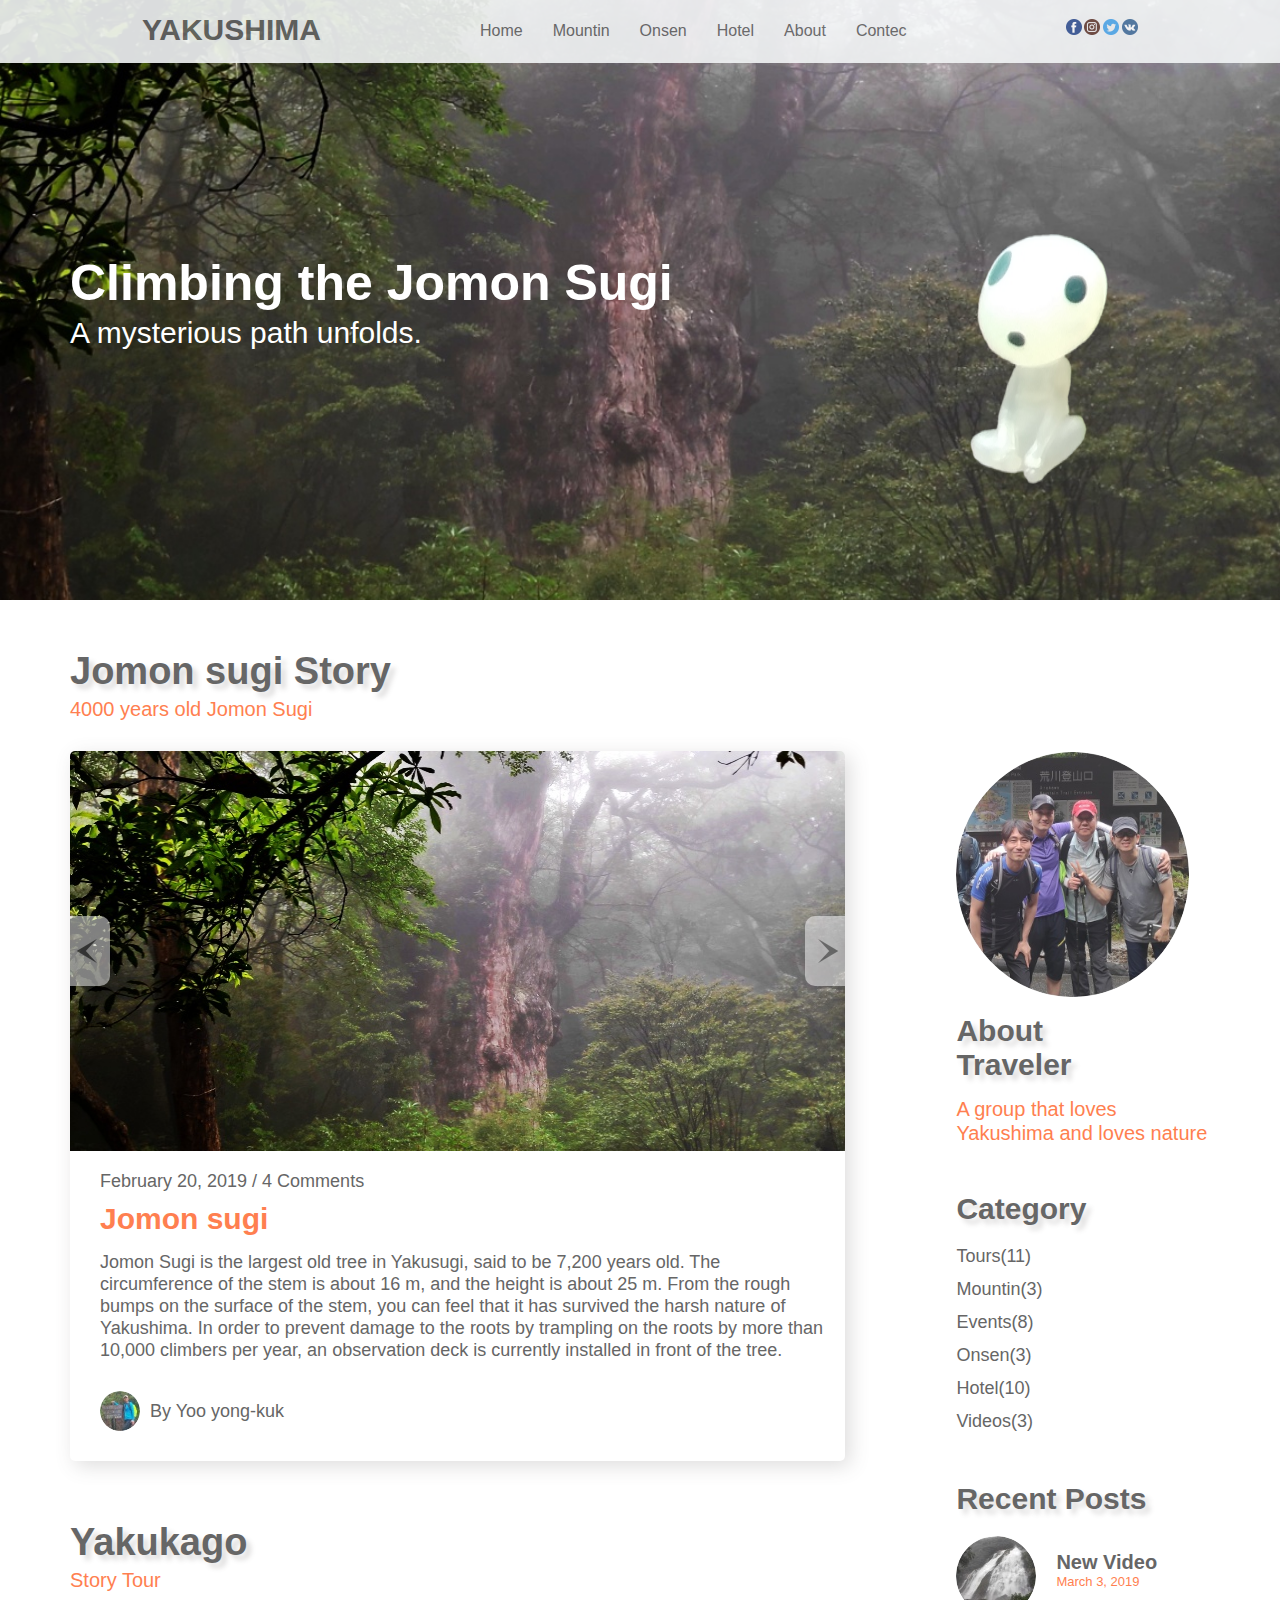
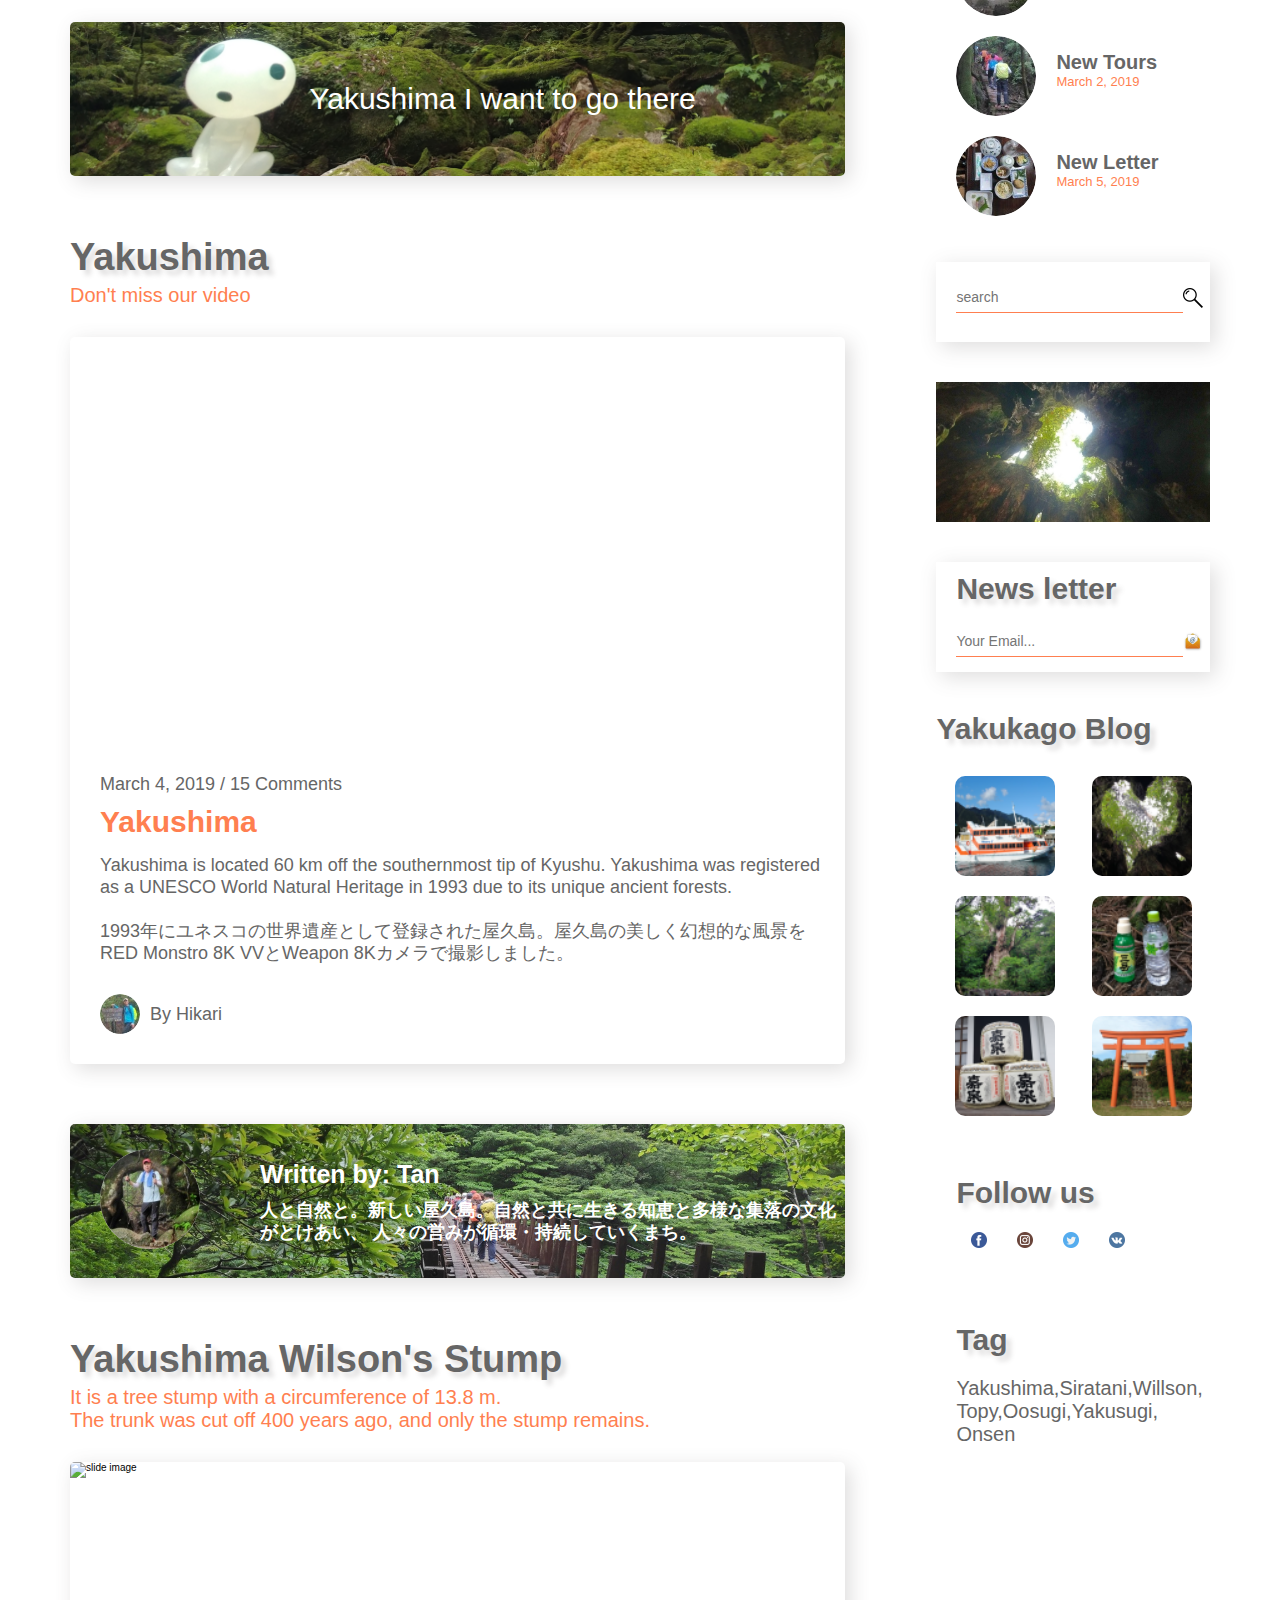
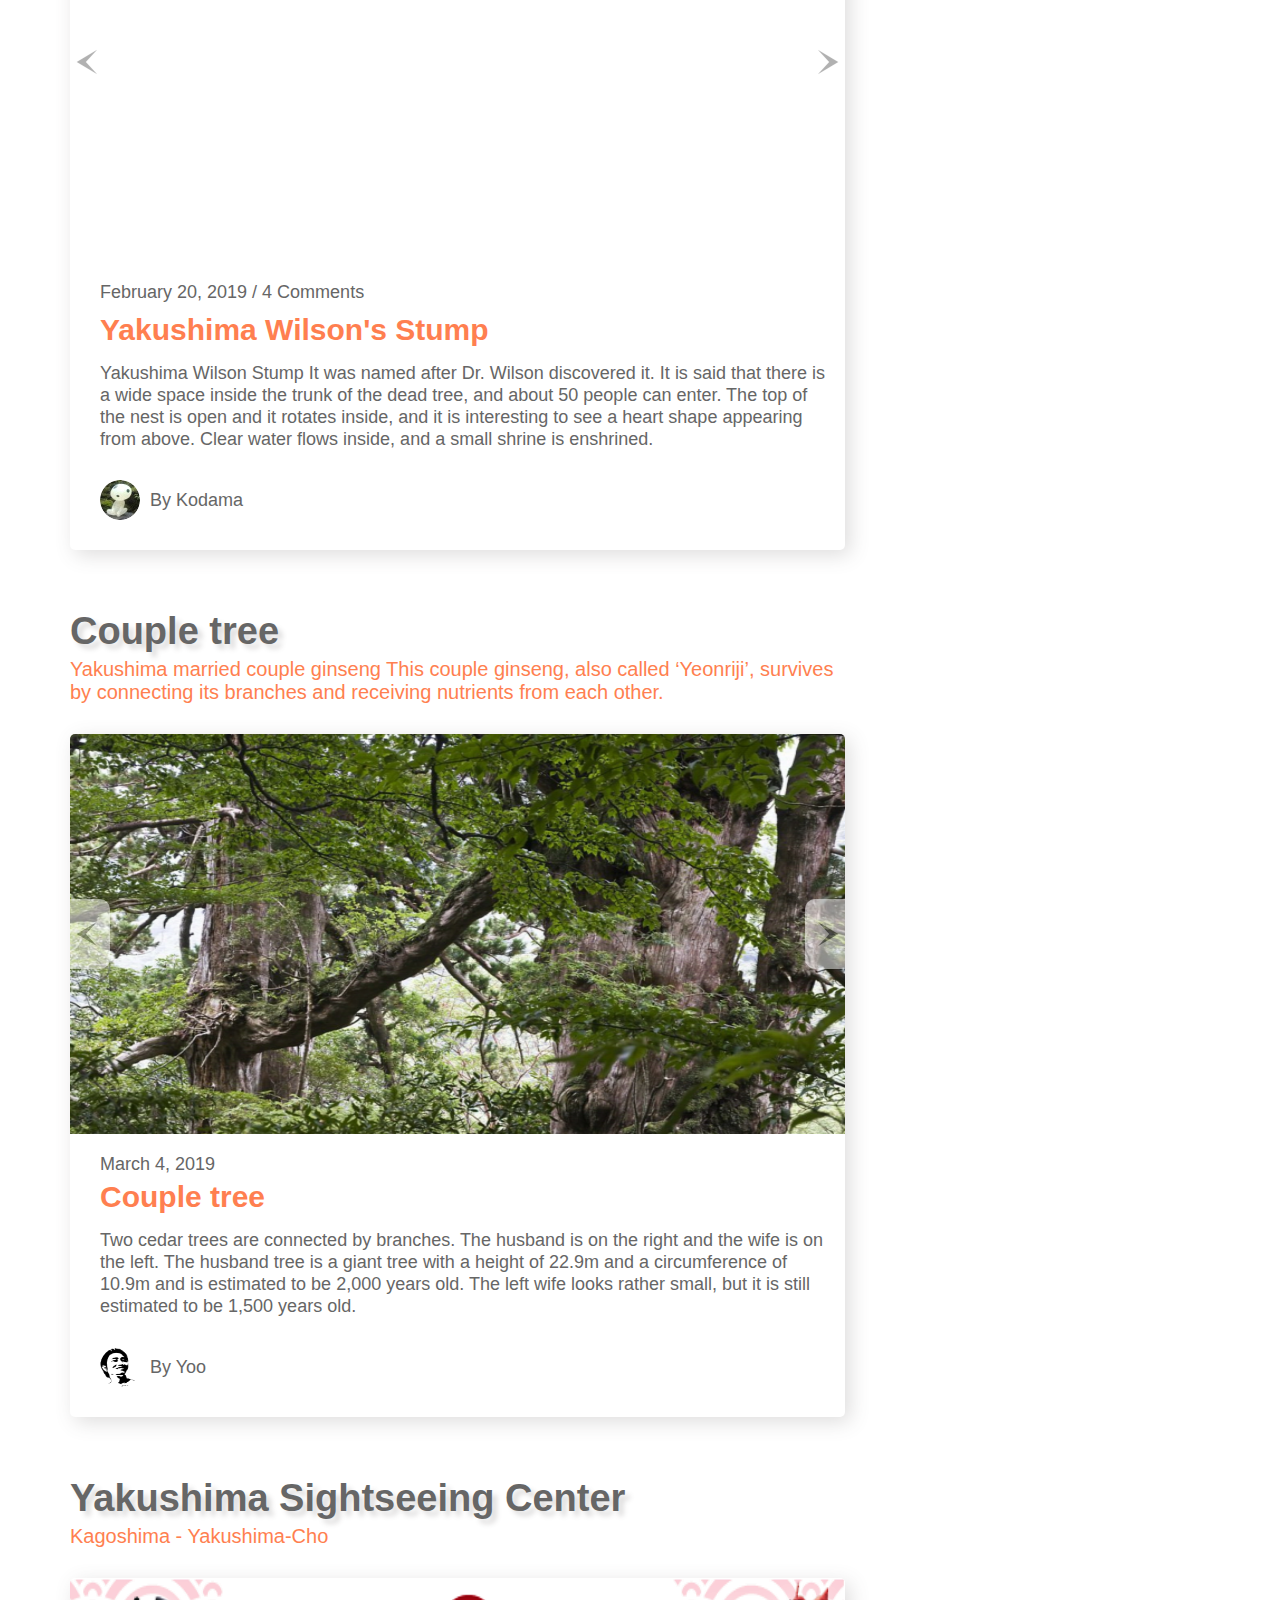
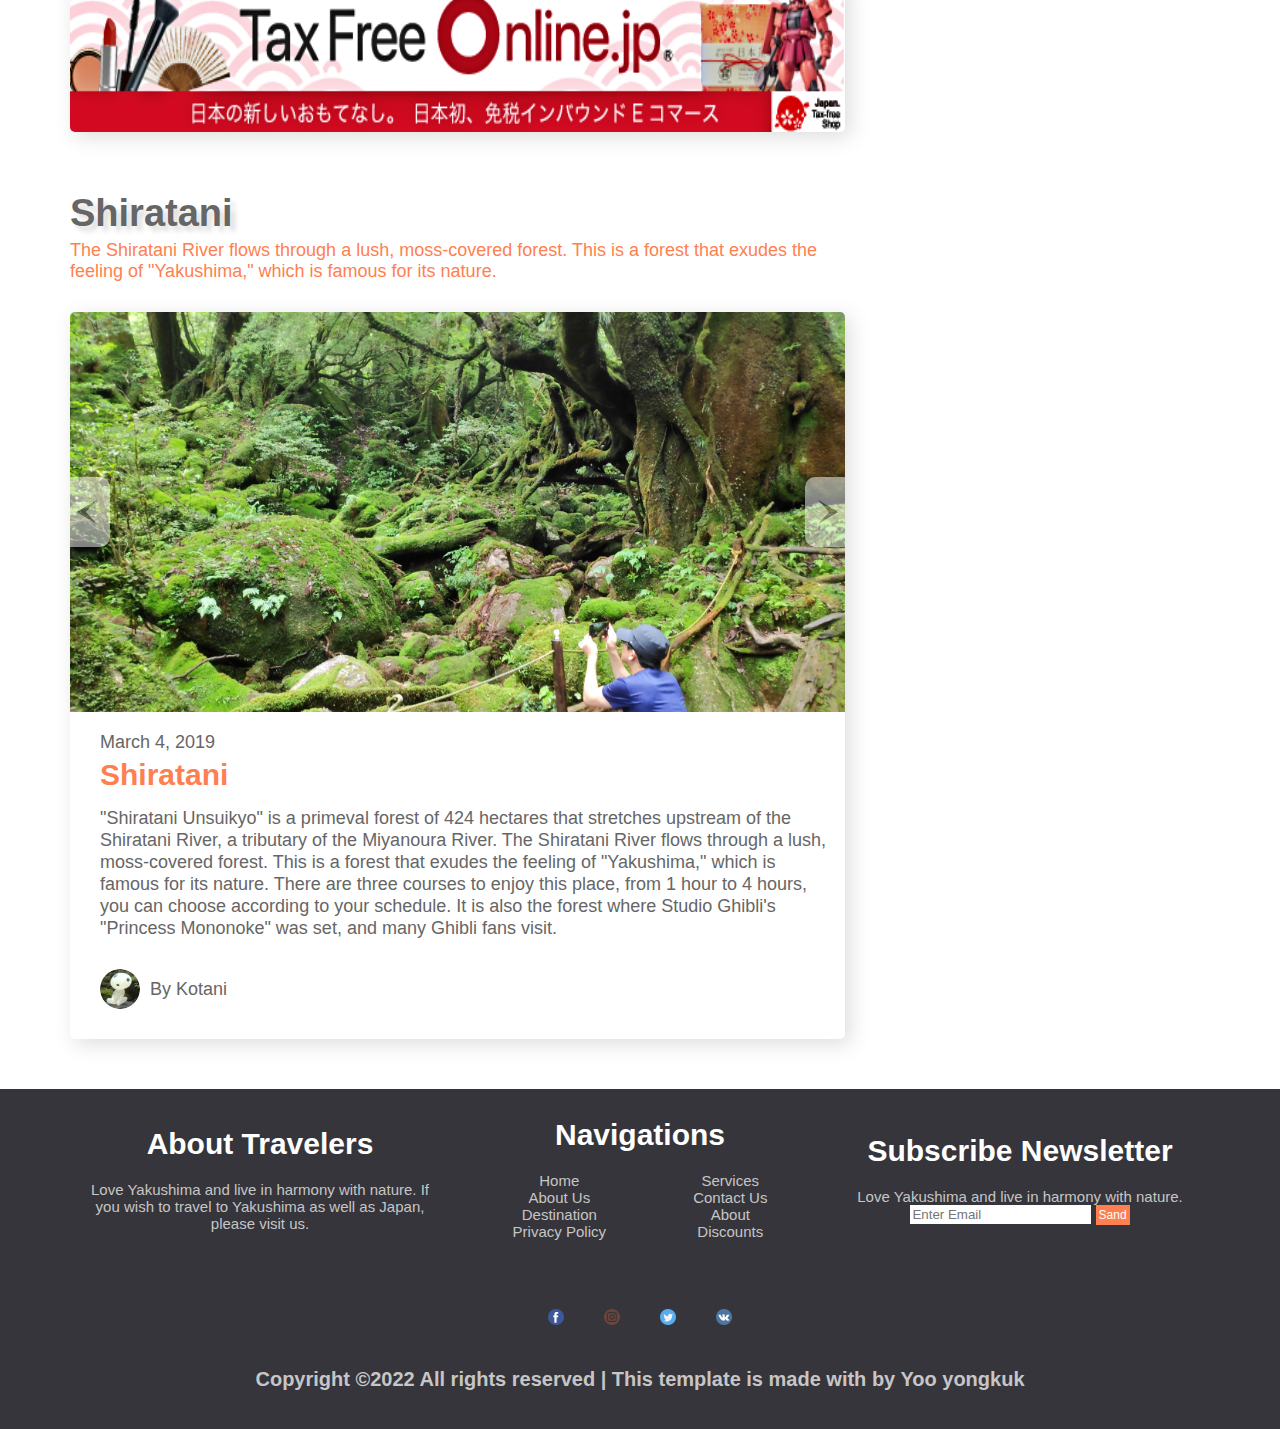
==== commit be5041cd: "1228" ====
--- a/suv.html
+++ b/suv.html
@@ -16,12 +16,12 @@
         <header>
             <div class="container">
                 <div class="small">
-                    <h1><a href="">YAKUSHIMA</a></h1>
+                    <h1><a href="index.html">YAKUSHIMA</a></h1>
                     <img src="img/i.png" class="a" alt="">
                 </div>
                 <nav class="b">
                     <ul>
-                        <li><a href="#">Home</a></li>
+                        <li><a href="index.html">Home</a></li>
                         <li><a href="#">Mountin</a></li>
                         <li><a href="#">Onsen</a></li>
                         <li><a href="#">Hotel</a></li>
@@ -310,7 +310,7 @@
                         <h2>Navigations</h2>
                         <div class="navi">
                             <div>
-                            <p><a href="#">Home</a></p>
+                            <p><a href="index.html">Home</a></p>
                             <p><a href="#">About Us</a></p>
                             <p><a href="#">Destination</a></p>
                             <p><a href="#">Privacy Policy</a></p>
--- a/css/suv.css
+++ b/css/suv.css
@@ -13,17 +13,17 @@
         #slider_1{width: 100%; height: 100%; display: flex; justify-content: space-around; 
             align-items: center; margin: 0 auto;}
             .slider_test{width: 50%; margin: 0 0 0 30px;}
-                #slider h2{font-size: 4rem; line-height: 30px; color: #fff; }
+                #slider h2{font-size: 3.8rem; line-height: 40px; color: #fff; }
                 #slider p{font-size:2rem; width: 85%; color: #fff;}
 
             .slider_img{width: 30%; margin: 120px 0 0 100px;}
-            .slider_img img{width: 60%; height: auto;}
+            .slider_img img{width: 70%; height: auto;}
 
     section{width: 100%; height: auto; margin: 50px auto ; display: flex;
         justify-content: space-between; align-items: center; flex-direction: column;}
         #left{width: 90%; height: auto; display: flex; flex-direction: column; justify-content: flex-start;}
             #jomonsugi{width: 100%;height: auto;}
-            #jomonsugi > h2{color: #666; font-size: 3rem;}
+            #jomonsugi > h2{text-shadow: 5px 5px 5px rgba(92, 86, 85, 0.2); text-shadow: 5px 5px 5px rgba(92, 86, 85, 0.2); color: #666; font-size: 3rem;}
             #jomonsugi > p:nth-of-type(1){font-size: 2rem; margin: 5px 0 30px 0px; color: coral}
             #jomonsugi_1{width: 100%; height: auto; border-radius: 5px;
                 box-shadow: 5px 5px 20px rgba(92, 86, 85, 0.2);overflow: hidden;}
@@ -49,7 +49,7 @@
             #jomonsugi_1 > p:nth-of-type(3):hover{color: coral;}
 
             #yakukago{margin: 30px auto; width: 100%;height: auto; border-radius: 5px;}
-            #yakukago > h2{font-size: 3rem; color: #666; margin: 30px 0 0 0;}
+            #yakukago > h2{text-shadow: 5px 5px 5px rgba(92, 86, 85, 0.2); font-size: 3rem; color: #666; margin: 30px 0 0 0;}
             #yakukago > p{font-size: 2rem; color: coral; margin: 5px 0 30px 0;}
             #yakukago .yakukago_1{box-shadow: 5px 5px 20px rgba(92, 86, 85, 0.2); background-image: url(../img/yakukago.png);background-size: cover;  width: 100%; height: auto; border-radius: 5px;}
             #yakukago .yakukago_1:hover{opacity: 0.7; cursor: pointer;}
@@ -59,7 +59,7 @@
             #yakukago a:hover{color: coral; }
 
             #video{width: 100%; height: auto; margin: 30px 0 0;}
-            #video > h2{font-size: 3rem; color: #666;}
+            #video > h2{text-shadow: 5px 5px 5px rgba(92, 86, 85, 0.2); font-size: 3rem; color: #666;}
             #video > p:nth-of-type(1){font-size: 2rem; margin: 5px 0 30px 0px; color: coral;}
             #video_1{width: 100%; height: auto; border-radius: 5px; box-shadow: 5px 5px 20px rgba(92, 86, 85, 0.2); overflow: hidden;}
             #video_1 iframe{width: 100%; max-width:100%; height: 400px; border: none; }
@@ -73,12 +73,12 @@
 
             #banner1{box-shadow: 5px 5px 20px rgba(92, 86, 85, 0.2); background-image: url(../img/mati3.jpg);background-size: cover;width: 100%; height: 154px; margin: 60px 0 0 0; border-radius: 5px; cursor: pointer;}
             #banner1 img{width: 100px; height: 100px; border-radius: 50%; float: left; margin: 25px 0 0 30px;}
-            #banner1 h3{font-size: 2rem; margin: 40px 0 0 170px; color: white;}
+            #banner1 h3{text-shadow: 5px 5px 5px rgba(92, 86, 85, 0.2); font-size: 2rem; margin: 40px 0 0 170px; color: white;}
             #banner1 p{font-weight: bold; font-family: Arial, Helvetica, sans-serif; font-size: 2rem; margin: 10px 0 0 170px; 
                 padding: 0 20px 0 0; line-height: 22px; color: white;}
 
             #willson{width: 100%;height: auto; margin: 60px 0 0 0 ;}
-            #willson > h2{color: #666; font-size: 3rem;}
+            #willson > h2{text-shadow: 5px 5px 5px rgba(92, 86, 85, 0.2); color: #666; font-size: 3rem;}
             #willson > p:nth-of-type(1){font-size: 2rem; margin: 5px 0 30px 0; color: coral;}
             #willson_1{width: 100%; height: auto; border-radius: 5px;
                 box-shadow: 5px 5px 20px rgba(92, 86, 85, 0.2);overflow: hidden;}
@@ -104,7 +104,7 @@
             #willson_1 > p:nth-of-type(3):hover{color: coral;}
 
             #huhusugi{width: 100%; height: auto; margin: 60px 0 0 0;}
-            #huhusugi > h2{font-size: 3rem; color: #666;}
+            #huhusugi > h2{text-shadow: 5px 5px 5px rgba(92, 86, 85, 0.2); font-size: 3rem; color: #666;}
             #huhusugi > p:nth-of-type(1) {font-size: 2rem; margin: 5px 0 30px 0px;color: coral;}
             #huhusugi_1{width: 100%; height: auto; border-radius: 5px; box-shadow:  5px 5px 20px rgba(92, 86, 85, 0.2);overflow: hidden;}
                 #huhusugi_1 .slide_1{width: 100%; height: 400px; margin: 0 auto; padding: 0; }
@@ -129,7 +129,7 @@
             #huhusugi_1 > p:nth-of-type(3):hover{color: coral;}
 
             #center{margin: 60px 0 0 0; width: 100%;height: auto; border-radius: 5px;}
-            #center > h2{font-size: 3rem; color: #666; margin: 30px 0 0 0;}
+            #center > h2{text-shadow: 5px 5px 5px rgba(92, 86, 85, 0.2); font-size: 3rem; color: #666; margin: 30px 0 0 0;}
             #center > p{font-size: 2rem; color: coral; margin: 5px 0 30px 0;}
             #center .center_1{box-shadow: 5px 5px 20px rgba(92, 86, 85, 0.2); background-image: url(../img/center.png);background-size: cover;  
                 background-position: center;background-size: contain;background-repeat: no-repeat;  width: 100%; height: 154px; border-radius: 5px;}
@@ -138,7 +138,7 @@
             #center a:hover{color: coral; }
 
             #siratani{width: 100%; height: auto; margin: 60px 0 0 0;}
-            #siratani > h2{font-size: 3rem; color: #666;}
+            #siratani > h2{text-shadow: 5px 5px 5px rgba(92, 86, 85, 0.2); font-size: 3rem; color: #666;}
             #siratani > p:nth-of-type(1) {font-size: 2rem; margin: 5px 0 30px 0px;color: coral;}
             #siratani_1{width: 100%; height: auto; border-radius: 5px; box-shadow:  5px 5px 20px rgba(92, 86, 85, 0.2);overflow: hidden;}
                 #siratani_1 .slide_1 {width: 100%; height: 400px; margin: 0 auto; padding: 0; }
@@ -165,17 +165,17 @@
         #right{width: 85%; height: auto; display: flex; flex-direction: column; justify-content: flex-start;}
             #yoo{width: 100%; height: 390px; margin: 102px 0 0 0;}
             #yoo img{width: 300px; height: 300px; border-radius: 100%; margin: 0 0 0 0; cursor: pointer;}
-            #yoo h3{font-size: 2rem; margin: 15px 200px 0 20px; color: #666; font-weight: bold;}
-            #yoo p{font-size: 2rem; margin: 15px 0 0 20px; line-height: 20px; color:#666}
+            #yoo h3{text-shadow: 5px 5px 5px rgba(92, 86, 85, 0.2); font-size: 2.4rem; margin: 15px 200px 0 20px; color: #666; font-weight: bold;}
+            #yoo p{font-size: 2rem; margin: 15px 0 0 20px; line-height: 20px; color:coral}
 
             #category{width: 100%; height: 250px; margin: 40px 0 0 0;}
-            #category h3{font-size: 2rem; margin: 10px 0 0 20px; color: #666;font-weight: bold;}
+            #category h3{text-shadow: 5px 5px 5px rgba(92, 86, 85, 0.2); font-size: 2.4rem; margin: 10px 0 0 20px; color: #666;font-weight: bold;}
             #category ul{list-style: none; margin: 20px 0 0 20px;}
             #category li{font-size: 2rem; margin: 12px 0 0; cursor: pointer; color: #666;}
             #category li:hover{color: coral;}
 
             #post{width: 100%; height: 350px;}
-            #post h3{font-size: 2rem; margin: 10px 0 0 20px; color: #666;font-weight: bold;}
+            #post h3{text-shadow: 5px 5px 5px rgba(92, 86, 85, 0.2); font-size: 2.4rem; margin: 30px 0 0 20px; color: #666;font-weight: bold;}
             #post ul{display: flex; flex-direction: column; margin: 20px 0 0 ; list-style: none;}
             #post ul li{list-style: none; margin: 0; padding: 0;}
             #post img{width: 80px; height: 80px; border-radius: 50%; float: left; margin: 0 0 20px 20px; cursor: pointer;}
@@ -191,27 +191,27 @@
             #yoo_2 img{width: 100%; height: 100%; cursor: pointer;background-size: cover;}
 
             #news{width: 100%; height: 110px; margin: 40px 0 ; box-shadow:  5px 5px 20px rgba(92, 86, 85, 0.2);}
-            #news h3{font-size: 2rem; margin: 10px 0 0 20px; color: #666; font-weight: bold;}
+            #news h3{text-shadow: 5px 5px 5px rgba(92, 86, 85, 0.2); font-size: 2.4rem; margin: 10px 0 0 20px; color: #666; font-weight: bold;}
             #news .news_icon{display: flex; justify-content: space-between; align-items: center;}
             #news .news_icon i{width: 10%; height: 30px; }
             #news input {width: 85%; height: 30px;border: none; border-bottom: 1px solid coral; margin: 20px 0px 30px 20px;
                 display: block; color: #5d516c; font-size: 14px;}
             
             #insta{width: 100%; height: auto; }
-            #insta h3{font-size: 2rem; color:#666; font-weight: bold;}
+            #insta h3{text-shadow: 5px 5px 5px rgba(92, 86, 85, 0.2); font-size: 2.4rem; color:#666; font-weight: bold;}
             #insta .insta_img{width: 100%;height: auto; margin: 20px 0 0 0; display: flex; flex-flow: row wrap; justify-content: space-around;
                 align-content: space-around;}
             #insta .insta_img img{width: 100px; height: 100px; border-radius: 10px; cursor: pointer; margin: 10px;}
             #insta .insta_img img:hover{opacity: 0.7;}
 
             #follow{width: 100%; height: auto; margin: 40px 0;}
-            #follow h3{font-size: 2rem; margin: 10px 0 0 20px; color: #666; font-weight: bold;}
+            #follow h3{text-shadow: 5px 5px 5px rgba(92, 86, 85, 0.2); font-size: 2.4rem; margin: 10px 0 0 20px; color: #666; font-weight: bold;}
             #follow ul{display: flex; margin: 20px; list-style: none;}
             #follow li{font-size: 2rem; margin: 0 15px; cursor: pointer; list-style: none;}
             #follow li:hover{transform: scale(1.2);}
 
             #tag{width: 100%; height: 110px;}
-            #tag h3{font-size: 2rem; margin: 10px 0 0 20px; color: #666; font-weight: bold;}
+            #tag h3{text-shadow: 5px 5px 5px rgba(92, 86, 85, 0.2); font-size: 2.4rem; margin: 10px 0 0 20px; color: #666; font-weight: bold;}
             #tag ul{display: flex; flex-wrap: wrap; margin: 20px 0 0 20px;list-style: none;}
             #tag li{font-size: 2rem; color: #666; cursor: pointer;}
             #tag li:hover{color: coral;}
@@ -226,8 +226,8 @@
         #slider_1{width: 100%; height: 100%; display: flex; justify-content: space-around; 
             align-items: center; margin: 0 auto;}
             .slider_test{width: 50%; margin: 0;}
-                #slider h2{font-size: 4rem; line-height: 65px; color: #fff; }
-                #slider p{font-size:2rem; width: 85%; color: #fff;}
+                #slider h2{font-size: 4rem; line-height: 46px; color: #fff; margin: 0 0 0 20px;}
+                #slider p{font-size:2rem; width: 85%; color: #fff; margin: 0 0 0 20px;}
 
             .slider_img{width: 30%; margin: 120px 0 0 100px;}
             .slider_img img{width: 138px; height: 250px;}
@@ -236,7 +236,7 @@
         justify-content: space-between; align-items: center; flex-direction: column;}
         #left{width: 85%; height: auto; display: flex; flex-direction: column; justify-content: flex-start;}
             #jomonsugi{width: 100%;height: auto;}
-            #jomonsugi > h2{color: #666; font-size: 3rem;}
+            #jomonsugi > h2{text-shadow: 5px 5px 5px rgba(92, 86, 85, 0.2); color: #666; font-size: 3rem;}
             #jomonsugi > p:nth-of-type(1){font-size: 2rem; margin: 5px 0 30px 0px; color: coral}
             #jomonsugi_1{width: 100%; height: auto; border-radius: 5px;
                 box-shadow: 5px 5px 20px rgba(92, 86, 85, 0.2);overflow: hidden;}
@@ -262,7 +262,7 @@
             #jomonsugi_1 > p:nth-of-type(3):hover{color: coral;}
 
             #yakukago{margin: 30px auto; width: 100%;height: auto; border-radius: 5px;}
-            #yakukago > h2{font-size: 3rem; color: #666; margin: 30px 0 0 0;}
+            #yakukago > h2{text-shadow: 5px 5px 5px rgba(92, 86, 85, 0.2); font-size: 3rem; color: #666; margin: 30px 0 0 0;}
             #yakukago > p{font-size: 2rem; color: coral; margin: 5px 0 30px 0;}
             #yakukago .yakukago_1{box-shadow: 5px 5px 20px rgba(92, 86, 85, 0.2); background-image: url(../img/yakukago.png);background-size: cover;  width: 100%; height: auto; border-radius: 5px;}
             #yakukago .yakukago_1:hover{opacity: 0.7; cursor: pointer;}
@@ -272,7 +272,7 @@
             #yakukago a:hover{color: coral; }
 
             #video{width: 100%; height: auto; margin: 30px 0 0;}
-            #video > h2{font-size: 3rem; color: #666;}
+            #video > h2{text-shadow: 5px 5px 5px rgba(92, 86, 85, 0.2); font-size: 3rem; color: #666;}
             #video > p:nth-of-type(1){font-size: 2rem; margin: 5px 0 30px 0px; color: coral;}
             #video_1{width: 100%; height: auto; border-radius: 5px; box-shadow: 5px 5px 20px rgba(92, 86, 85, 0.2); overflow: hidden;}
             #video_1 iframe{width: 100%; max-width:100%; height: 400px; border: none; }
@@ -286,12 +286,12 @@
 
             #banner1{box-shadow: 5px 5px 20px rgba(92, 86, 85, 0.2); background-image: url(../img/mati3.jpg);background-size: cover;width: 100%; height: 154px; margin: 60px 0 0 0; border-radius: 5px; cursor: pointer;}
             #banner1 img{width: 100px; height: 100px; border-radius: 50%; float: left; margin: 25px 0 0 30px;}
-            #banner1 h3{font-size: 2rem; margin: 40px 0 0 170px; color: white;}
+            #banner1 h3{text-shadow: 5px 5px 5px rgba(92, 86, 85, 0.2); font-size: 2rem; margin: 40px 0 0 170px; color: white;}
             #banner1 p{font-weight: bold; font-family: Arial, Helvetica, sans-serif; font-size: 2rem; margin: 10px 0 0 170px; 
                 padding: 0 20px 0 0; line-height: 22px; color: white;}
 
             #willson{width: 100%;height: auto; margin: 60px 0 0 0 ;}
-            #willson > h2{color: #666; font-size: 3rem;}
+            #willson > h2{text-shadow: 5px 5px 5px rgba(92, 86, 85, 0.2); color: #666; font-size: 3rem;}
             #willson > p:nth-of-type(1){font-size: 2rem; margin: 5px 0 30px 0; color: coral;}
             #willson_1{width: 100%; height: auto; border-radius: 5px;
                 box-shadow: 5px 5px 20px rgba(92, 86, 85, 0.2);overflow: hidden;}
@@ -317,7 +317,7 @@
             #willson_1 > p:nth-of-type(3):hover{color: coral;}
 
             #huhusugi{width: 100%; height: auto; margin: 60px 0 0 0;}
-            #huhusugi > h2{font-size: 3rem; color: #666;}
+            #huhusugi > h2{text-shadow: 5px 5px 5px rgba(92, 86, 85, 0.2); font-size: 3rem; color: #666;}
             #huhusugi > p:nth-of-type(1) {font-size: 2rem; margin: 5px 0 30px 0px;color: coral;}
             #huhusugi_1{width: 100%; height: auto; border-radius: 5px; box-shadow:  5px 5px 20px rgba(92, 86, 85, 0.2);overflow: hidden;}
                 #huhusugi_1 .slide_1{width: 100%; height: 400px; margin: 0 auto; padding: 0; }
@@ -342,7 +342,7 @@
             #huhusugi_1 > p:nth-of-type(3):hover{color: coral;}
 
             #center{margin: 60px 0 0 0; width: 100%;height: auto; border-radius: 5px;}
-            #center > h2{font-size: 3rem; color: #666; margin: 30px 0 0 0;}
+            #center > h2{text-shadow: 5px 5px 5px rgba(92, 86, 85, 0.2); font-size: 3rem; color: #666; margin: 30px 0 0 0;}
             #center > p{font-size: 2rem; color: coral; margin: 5px 0 30px 0;}
             #center .center_1{box-shadow: 5px 5px 20px rgba(92, 86, 85, 0.2); background-image: url(../img/center.png);background-size: cover;  
                 background-position: center;background-size: contain;background-repeat: no-repeat;  width: 100%; height: 154px; border-radius: 5px;}
@@ -351,7 +351,7 @@
             #center a:hover{color: coral; }
 
             #siratani{width: 100%; height: auto; margin: 60px 0 0 0;}
-            #siratani > h2{font-size: 3rem; color: #666;}
+            #siratani > h2{text-shadow: 5px 5px 5px rgba(92, 86, 85, 0.2); font-size: 3rem; color: #666;}
             #siratani > p:nth-of-type(1) {font-size: 2rem; margin: 5px 0 30px 0px;color: coral;}
             #siratani_1{width: 100%; height: auto; border-radius: 5px; box-shadow:  5px 5px 20px rgba(92, 86, 85, 0.2);overflow: hidden;}
                 #siratani_1 .slide_1 {width: 100%; height: 400px; margin: 0 auto; padding: 0; }
@@ -378,17 +378,18 @@
         #right{width: 85%; height: auto; display: flex; flex-direction: column; justify-content: flex-start; }
             #yoo{width: 100%; height: 390px; margin: 102px 0 0 0;}
             #yoo img{width: 300px; height: 300px; border-radius: 100%; margin: 0 0 0 20px; cursor: pointer;}
-            #yoo h3{font-size: 2rem; margin: 15px 200px 0 20px; color: #666; font-weight: bold;}
-            #yoo p{font-size: 2rem; margin: 15px 0 0 20px; line-height: 20px; color:#666}
+            #yoo h3{text-shadow: 5px 5px 5px rgba(92, 86, 85, 0.2); text-shadow: 5px 5px 5px rgba(92, 86, 85, 0.2); 
+                font-size: 3rem; margin: 15px 200px 0 20px; color: #666; font-weight: bold;}
+            #yoo p{font-size: 2rem; margin: 15px 0 0 20px; line-height: 20px; color:coral}
 
             #category{width: 100%; height: 250px; margin: 40px 0 0 0;}
-            #category h3{font-size: 2rem; margin: 10px 0 0 20px; color: #666;font-weight: bold;}
+            #category h3{text-shadow: 5px 5px 5px rgba(92, 86, 85, 0.2); font-size: 3rem; margin: 10px 0 0 20px; color: #666;font-weight: bold;}
             #category ul{list-style: none; margin: 20px 0 0 20px;}
             #category li{font-size: 2rem; margin: 12px 0 0; cursor: pointer; color: #666;}
             #category li:hover{color: coral;}
 
             #post{width: 100%; height: 350px;}
-            #post h3{font-size: 2rem; margin: 10px 0 0 20px; color: #666;font-weight: bold;}
+            #post h3{text-shadow: 5px 5px 5px rgba(92, 86, 85, 0.2); font-size: 3rem; margin: 30px 0 0 20px; color: #666;font-weight: bold;}
             #post ul{display: flex; flex-direction: column; margin: 20px 0 0 ; list-style: none;}
             #post ul li{list-style: none; margin: 0; padding: 0;}
             #post img{width: 80px; height: 80px; border-radius: 50%; float: left; margin: 0 0 20px 20px; cursor: pointer;}
@@ -404,27 +405,27 @@
             #yoo_2 img{width: 100%; height: 100%; cursor: pointer;background-size: cover;}
 
             #news{width: 100%; height: 110px; margin: 40px 0 ; box-shadow:  5px 5px 20px rgba(92, 86, 85, 0.2);}
-            #news h3{font-size: 2rem; margin: 10px 0 0 20px; color: #666; font-weight: bold;}
+            #news h3{text-shadow: 5px 5px 5px rgba(92, 86, 85, 0.2); font-size: 3rem; margin: 10px 0 0 20px; color: #666; font-weight: bold;}
             #news .news_icon{display: flex; justify-content: space-between; align-items: center;}
             #news .news_icon i{width: 10%; height: 30px; }
             #news input {width: 85%; height: 30px;border: none; border-bottom: 1px solid coral; margin: 20px 0px 30px 20px;
                 display: block; color: #5d516c; font-size: 14px;}
             
             #insta{width: 100%; height: auto; }
-            #insta h3{font-size: 2rem; color:#666; font-weight: bold;}
+            #insta h3{text-shadow: 5px 5px 5px rgba(92, 86, 85, 0.2); font-size: 3rem; color:#666; font-weight: bold;}
             #insta .insta_img{width: 100%;height: auto; margin: 20px 0 0 0; display: flex; flex-flow: row wrap; justify-content: space-around;
                 align-content: space-around;}
             #insta .insta_img img{width: 100px; height: 100px; border-radius: 10px; cursor: pointer;}
             #insta .insta_img img:hover{opacity: 0.7;}
 
             #follow{width: 100%; height: auto; margin: 40px 0;}
-            #follow h3{font-size: 2rem; margin: 10px 0 0 20px; color: #666; font-weight: bold;}
+            #follow h3{text-shadow: 5px 5px 5px rgba(92, 86, 85, 0.2); font-size: 3rem; margin: 10px 0 0 20px; color: #666; font-weight: bold;}
             #follow ul{display: flex; margin: 20px; list-style: none;}
             #follow li{font-size: 2rem; margin: 0 15px; cursor: pointer; list-style: none;}
             #follow li:hover{transform: scale(1.2);}
 
             #tag{width: 100%; height: 110px;}
-            #tag h3{font-size: 2rem; margin: 10px 0 0 20px; color: #666; font-weight: bold;}
+            #tag h3{text-shadow: 5px 5px 5px rgba(92, 86, 85, 0.2); font-size: 3rem; margin: 10px 0 0 20px; color: #666; font-weight: bold;}
             #tag ul{display: flex; flex-wrap: wrap; margin: 20px 0 0 20px;list-style: none;}
             #tag li{font-size: 2rem; color: #666; cursor: pointer;}
             #tag li:hover{color: coral;}
@@ -449,7 +450,7 @@
         justify-content: space-between; align-items: flex-start;}
         #left{width: 68%; height: auto; display: flex; flex-direction: column; justify-content: flex-start;}
             #jomonsugi{width: 100%;height: auto;}
-            #jomonsugi > h2{color: #666; font-size: 4rem;}
+            #jomonsugi > h2{text-shadow: 5px 5px 5px rgba(92, 86, 85, 0.2); color: #666; font-size: 3.8rem;}
             #jomonsugi > p:nth-of-type(1){font-size: 2rem; margin: 5px 0 30px 0px; color: coral}
             #jomonsugi_1{width: 100%; height: auto; border-radius: 5px;
                 box-shadow: 5px 5px 20px rgba(92, 86, 85, 0.2);overflow: hidden;}
@@ -465,17 +466,17 @@
                 #jomonsugi_1 span:hover {background: coral; color:white;}
                 #jomonsugi_1 .prev {left:0; border-radius: 0px 10px 10px 0px; padding: 20px 8px 0 2px;}
                 #jomonsugi_1 .next {right:0; border-radius: 10px 0px 0px 10px; padding: 20px 2px 0 8px;}
-            #jomonsugi_1 > p:nth-of-type(1){font-size: 2rem; margin: 20px 0 10px 30px; color: #666;}
+            #jomonsugi_1 > p:nth-of-type(1){font-size: 1.8rem; margin: 20px 0 10px 30px; color: #666;}
             #jomonsugi_1 h3{font-size: 3rem; margin: 0 0 15px 30px; color:coral;}
-            #jomonsugi_1 > p:nth-of-type(2){font-size: 2rem; width:auto; 
+            #jomonsugi_1 > p:nth-of-type(2){font-size: 1.8rem; width:auto; 
                 line-height: 22px; margin: 0 0 0 30px; color: #666;padding: 0 10px 0 0;}
             #jomonsugi_1 .hitosyasin{width: 40px; height: 40px; border-radius: 50px; float: left;
                 margin: 30px 10px 30px 30px; cursor: pointer;}
-            #jomonsugi_1 > p:nth-of-type(3){font-size: 2rem; margin: 40px 0 0 10px; color: #666; cursor: pointer;}
+            #jomonsugi_1 > p:nth-of-type(3){font-size: 1.8rem; margin: 40px 0 0 10px; color: #666; cursor: pointer;}
             #jomonsugi_1 > p:nth-of-type(3):hover{color: coral;}
 
             #yakukago{margin: 30px auto; width: 100%;height: auto; border-radius: 5px;}
-            #yakukago > h2{font-size: 4rem; color: #666; margin: 30px 0 0 0;}
+            #yakukago > h2{text-shadow: 5px 5px 5px rgba(92, 86, 85, 0.2); font-size: 3.8rem; color: #666; margin: 30px 0 0 0;}
             #yakukago > p{font-size: 2rem; color: coral; margin: 5px 0 30px 0;}
             #yakukago .yakukago_1{box-shadow: 5px 5px 20px rgba(92, 86, 85, 0.2); background-image: url(../img/yakukago.png);background-size: cover;  width: 100%; height: auto; border-radius: 5px;}
             #yakukago .yakukago_1:hover{opacity: 0.7; cursor: pointer;}
@@ -485,16 +486,16 @@
             #yakukago a:hover{color: coral; }
 
             #video{width: 100%; height: auto; margin: 30px 0 0;}
-            #video > h2{font-size: 4rem; color: #666;}
+            #video > h2{text-shadow: 5px 5px 5px rgba(92, 86, 85, 0.2); font-size: 3.8rem; color: #666;}
             #video > p:nth-of-type(1){font-size: 2rem; margin: 5px 0 30px 0px; color: coral;}
             #video_1{width: 100%; height: auto; border-radius: 5px; box-shadow: 5px 5px 20px rgba(92, 86, 85, 0.2); overflow: hidden;}
             #video_1 iframe{width: 100%; max-width:100%; height: 400px; border: none; }
-            #video_1 p:nth-of-type(1){font-size: 2rem; margin: 35px 0 5px 30px; color: #666;}
-            #video_1 h3{font-size: 3rem; margin: 0 0 15px 30px; color:coral;}
-            #video_1 p:nth-of-type(2){font-size: 2rem; width: 740px; 
+            #video_1 p:nth-of-type(1){font-size: 1.8rem; margin: 35px 0 5px 30px; color: #666;}
+            #video_1 h3{font-size: 3rem; margin: 10px 0 15px 30px; color:coral;}
+            #video_1 p:nth-of-type(2){font-size: 1.8rem; width: 740px; 
                 line-height: 22px; margin: 0 0 0 30px; color: #666;}
             #video_1 img{width: 40px; height: 40px; border-radius: 50px; float: left;margin: 30px 0 30px 30px; cursor: pointer;}
-            #video_1 p:nth-of-type(3){font-size: 2rem; float: left; margin: 40px 0 0 10px; cursor: pointer; color: #666;}
+            #video_1 p:nth-of-type(3){font-size: 1.8rem; float: left; margin: 40px 0 0 10px; cursor: pointer; color: #666;}
             #video_1 p:nth-of-type(3):hover{color: coral;}
 
             #banner1{box-shadow: 5px 5px 20px rgba(92, 86, 85, 0.2); background-image: url(../img/mati3.jpg);background-size: cover;width: 100%; height: 154px; margin: 60px 0 0 0; border-radius: 5px; cursor: pointer;}
@@ -503,7 +504,7 @@
             #banner1 p{font-weight: bold; font-family: Arial, Helvetica, sans-serif; font-size: 1.8rem; margin: 10px 0 0 190px; line-height: 22px; color: white;}
 
             #willson{width: 100%;height: auto; margin: 60px 0 0 0 ;}
-            #willson > h2{color: #666; font-size: 4rem;}
+            #willson > h2{text-shadow: 5px 5px 5px rgba(92, 86, 85, 0.2); color: #666; font-size: 3.8rem;}
             #willson > p:nth-of-type(1){font-size: 2rem; margin: 5px 0 30px 0; color: coral;}
             #willson_1{width: 100%; height: auto; border-radius: 5px;
                 box-shadow: 5px 5px 20px rgba(92, 86, 85, 0.2);overflow: hidden;}
@@ -519,17 +520,17 @@
                 #willson_1 span:hover {background: coral; color:white;}
                 #willson_1 .prev {left:0; border-radius: 0px 10px 10px 0px; padding: 20px 8px 0 2px;}
                 #willson_1 .next {right:0; border-radius: 10px 0px 0px 10px; padding: 20px 2px 0 8px;}
-            #willson_1 > p:nth-of-type(1){font-size: 2rem; margin: 20px 0 10px 30px; color: #666;}
+            #willson_1 > p:nth-of-type(1){font-size: 1.8rem; margin: 20px 0 10px 30px; color: #666;}
             #willson_1 h3{font-size: 3rem; margin: 0 0 15px 30px; color: coral;}
-            #willson_1 > p:nth-of-type(2){font-size: 2rem; width:auto; 
+            #willson_1 > p:nth-of-type(2){font-size: 1.8rem; width:auto; 
                 line-height: 22px; margin: 0 0 0 30px; color: #666;padding: 0 10px 0 0;}
             #willson_1 .hitosyasin{width: 40px; height: 40px; border-radius: 50px; float: left;
                 margin: 30px 10px 30px 30px; cursor: pointer;}
-            #willson_1 > p:nth-of-type(3){font-size: 2rem; margin: 40px 0 0 10px; color: #666; cursor: pointer;}
+            #willson_1 > p:nth-of-type(3){font-size: 1.8rem; margin: 40px 0 0 10px; color: #666; cursor: pointer;}
             #willson_1 > p:nth-of-type(3):hover{color: coral;}
 
             #huhusugi{width: 100%; height: auto; margin: 60px 0 0 0;}
-            #huhusugi > h2{font-size: 4rem; color: #666;}
+            #huhusugi > h2{text-shadow: 5px 5px 5px rgba(92, 86, 85, 0.2); font-size: 3.8rem; color: #666;}
             #huhusugi > p:nth-of-type(1) {font-size: 2rem; margin: 5px 0 30px 0px;color: coral;}
             #huhusugi_1{width: 100%; height: auto; border-radius: 5px; box-shadow:  5px 5px 20px rgba(92, 86, 85, 0.2);overflow: hidden;}
                 #huhusugi_1 .slide_1{width: 100%; height: 400px; margin: 0 auto; padding: 0; }
@@ -544,17 +545,17 @@
                 #huhusugi_1 span:hover {background: coral; color:white;}
                 #huhusugi_1 .prev {left:0; border-radius: 0px 10px 10px 0px; padding: 20px 8px 0 2px;}
                 #huhusugi_1 .next {right:0; border-radius: 10px 0px 0px 10px; padding: 20px 2px 0 8px;}
-            #huhusugi_1 > p:nth-of-type(1){font-size: 2rem; margin: 20px 0 5px 30px; color: #666;}
+            #huhusugi_1 > p:nth-of-type(1){font-size: 1.8rem; margin: 20px 0 5px 30px; color: #666;}
             #huhusugi_1 h3{font-size: 3rem; margin: 0 0 15px 30px; color: coral;}
-            #huhusugi_1 > p:nth-of-type(2){font-size: 2rem; width:auto; 
+            #huhusugi_1 > p:nth-of-type(2){font-size: 1.8rem; width:auto; 
                 line-height: 22px; margin: 0 0 0 30px; color: #666;padding: 0 10px 0 0;}
             #huhusugi_1 .hitokao{width: 40px; height: 40px; border-radius: 50px; float: left;
                 margin: 30px 10px 30px 30px; cursor: pointer;}
-            #huhusugi_1 > p:nth-of-type(3){font-size: 2rem; margin: 40px 0 0 10px; color: #666; cursor: pointer;}
+            #huhusugi_1 > p:nth-of-type(3){font-size: 1.8rem; margin: 40px 0 0 10px; color: #666; cursor: pointer;}
             #huhusugi_1 > p:nth-of-type(3):hover{color: coral;}
 
             #center{margin: 60px 0 0 0; width: 100%;height: auto; border-radius: 5px;}
-            #center > h2{font-size: 4rem; color: #666; margin: 30px 0 0 0;}
+            #center > h2{text-shadow: 5px 5px 5px rgba(92, 86, 85, 0.2); font-size: 3.8rem; color: #666; margin: 30px 0 0 0;}
             #center > p{font-size: 2rem; color: coral; margin: 5px 0 30px 0;}
             #center .center_1{box-shadow: 5px 5px 20px rgba(92, 86, 85, 0.2); background-image: url(../img/center.png);background-size: cover;  width: 100%; height: 154px; border-radius: 5px;}
             #center .center_1:hover{opacity: 0.7; cursor: pointer;}
@@ -563,8 +564,8 @@
             #center a:hover{color: coral; }
 
             #siratani{width: 100%; height: auto; margin: 60px 0 0 0;}
-            #siratani > h2{font-size: 4rem; color: #666;}
-            #siratani > p:nth-of-type(1) {font-size: 2rem; margin: 5px 0 30px 0px;color: coral;}
+            #siratani > h2{text-shadow: 5px 5px 5px rgba(92, 86, 85, 0.2); font-size: 3.8rem; color: #666;}
+            #siratani > p:nth-of-type(1) {font-size: 1.8rem; margin: 5px 0 30px 0px;color: coral;}
             #siratani_1{width: 100%; height: auto; border-radius: 5px; box-shadow:  5px 5px 20px rgba(92, 86, 85, 0.2);overflow: hidden;}
                 #siratani_1 .slide_1 {width: 100%; height: 400px; margin: 0 auto; padding: 0; }
                 #siratani_1 ul,li,ol {list-style: none; margin: 0; padding: 0;}
@@ -578,34 +579,35 @@
                 #siratani_1 span:hover {background: coral; color:white;}
                 #siratani_1 .prev {left:0; border-radius: 0px 10px 10px 0px; padding: 20px 8px 0 2px;}
                 #siratani_1 .next {right:0; border-radius: 10px 0px 0px 10px; padding: 20px 2px 0 8px;}
-            #siratani_1 > p:nth-of-type(1){font-size: 2rem; margin: 20px 0 5px 30px; color: #666;}
+            #siratani_1 > p:nth-of-type(1){font-size: 1.8rem; margin: 20px 0 5px 30px; color: #666;}
             #siratani_1 h3{font-size: 3rem; margin: 0 0 15px 30px; color: coral;}
-            #siratani_1 > p:nth-of-type(2){font-size: 2rem; width:auto; 
+            #siratani_1 > p:nth-of-type(2){font-size: 1.8rem; width:auto; 
                 line-height: 22px; margin: 0 0 0 30px; color: #666;padding: 0 10px 0 0;}
             #siratani_1 .hitokao {width: 40px; height: 40px; border-radius: 50px; float: left;
                 margin: 30px 10px 30px 30px; cursor: pointer;}
-            #siratani_1 > p:nth-of-type(3){font-size: 2rem; margin: 40px 0 0 10px; color: #666; cursor: pointer;}
+            #siratani_1 > p:nth-of-type(3){font-size: 1.8rem; margin: 40px 0 0 10px; color: #666; cursor: pointer;}
             #siratani_1 > p:nth-of-type(3):hover{color: coral;}
 
         #right{width: 24%; height: auto; display: flex; flex-direction: column; justify-content: flex-start; }
             #yoo{width: 100%; height: 390px; margin: 102px 0 0 0;}
             #yoo img{width: 85%; height: 245px; border-radius: 100%; margin: 0 0 0 20px; cursor: pointer;}
-            #yoo h3{font-size: 3rem; margin: 15px 200px 0 20px; color: #666; font-weight: bold;}
-            #yoo p{font-size: 2rem; margin: 15px 0 0 20px; line-height: 20px; color:#666}
+            #yoo h3{text-shadow: 5px 5px 5px rgba(92, 86, 85, 0.2); font-size: 3rem; margin: 15px 200px 0 20px; color: #666; font-weight: bold;}
+            #yoo p{font-size: 2rem; margin: 15px 0 0 20px; line-height: 24px; color:coral}
 
             #category{width: 100%; height: 250px; margin: 40px 0 40px 0;}
-            #category h3{font-size: 3rem; margin: 10px 0 0 20px; color: #666;font-weight: bold;}
+            #category h3{text-shadow: 5px 5px 5px rgba(92, 86, 85, 0.2); font-size: 3rem; margin: 10px 0 0 20px; color: #666;font-weight: bold;}
             #category ul{list-style: none; margin: 20px 0 0 20px;}
-            #category li{font-size: 2rem; margin: 12px 0 0; cursor: pointer; color: #666;}
+            #category li{font-size: 1.8rem; margin: 12px 0 0; cursor: pointer; color: #666;}
             #category li:hover{color: coral;}
 
             #post{width: 100%; height: 350px;}
-            #post h3{font-size: 3rem; margin: 10px 0 0 20px; color: #666;font-weight: bold;}
+            #post h3{text-shadow: 5px 5px 5px rgba(92, 86, 85, 0.2); font-size: 3rem; margin: 10px 0 0 20px; color: #666;font-weight: bold;}
             #post ul{display: flex; flex-direction: column; margin: 20px 0 0 ; list-style: none;}
             #post ul li{list-style: none; margin: 0; padding: 0;}
             #post img{width: 80px; height: 80px; border-radius: 50%; float: left; margin: 0 0 20px 20px; cursor: pointer;}
             #post h4{font-size: 2rem; margin: 15px 0 0 120px; color: #666; cursor: pointer;font-weight: bold;}
             #post p{font-size: 1.3rem; margin:0 0 0 120px; color: coral; cursor: pointer;}
+            #post h4:hover{color: coral;}
 
             #search{width: 100%; height: 80px; margin: 40px 0; box-shadow: 5px 5px 20px rgba(92, 86, 85, 0.2);}
             #search .input_icon{display: flex; justify-content: space-between; align-items: center; margin: 0; padding: 0;}
@@ -616,27 +618,27 @@
             #yoo_2 img{width: 100%; height: 100%; cursor: pointer;background-size: cover;}
 
             #news{width: 100%; height: 110px; margin: 40px 0 ; box-shadow:  5px 5px 20px rgba(92, 86, 85, 0.2);}
-            #news h3{font-size: 3rem; margin: 10px 0 0 20px; color: #666; font-weight: bold;}
+            #news h3{text-shadow: 5px 5px 5px rgba(92, 86, 85, 0.2); font-size: 3rem; margin: 10px 0 0 20px; color: #666; font-weight: bold;}
             #news .news_icon{display: flex; justify-content: space-between; align-items: center;}
             #news .news_icon i{width: 10%; height: 30px; }
             #news input {width: 85%; height: 30px;border: none; border-bottom: 1px solid coral; margin: 20px 0px 30px 20px;
                 display: block; color: #5d516c; font-size: 14px;}
             
             #insta{width: 100%; height: auto; }
-            #insta h3{font-size: 3rem; color:#666; font-weight: bold;}
+            #insta h3{text-shadow: 5px 5px 5px rgba(92, 86, 85, 0.2); font-size: 3rem; color:#666; font-weight: bold;}
             #insta .insta_img{width: 100%;height: auto; margin: 20px 0 0 0; display: flex; flex-flow: row wrap; justify-content: space-around;
                 align-content: space-around;}
             #insta .insta_img img{margin: 10px; width: 100px; height: 100px; border-radius: 10px; cursor: pointer;}
             #insta .insta_img img:hover{opacity: 0.7;}
 
             #follow{width: 100%; height: 100%; margin: 40px 0;}
-            #follow h3{font-size: 3rem; margin: 10px 0 0 20px; color: #666; font-weight: bold;}
+            #follow h3{text-shadow: 5px 5px 5px rgba(92, 86, 85, 0.2); font-size: 3rem; margin: 10px 0 0 20px; color: #666; font-weight: bold;}
             #follow ul{display: flex; margin: 20px; list-style: none;}
             #follow li{font-size: 2rem; margin: 0 15px; cursor: pointer; list-style: none;}
             #follow li:hover{transform: scale(1.2);}
 
             #tag{width: 100%; height: 110px;}
-            #tag h3{font-size: 3rem; margin: 10px 0 0 20px; color: #666; font-weight: bold;}
+            #tag h3{text-shadow: 5px 5px 5px rgba(92, 86, 85, 0.2); font-size: 3rem; margin: 10px 0 0 20px; color: #666; font-weight: bold;}
             #tag ul{display: flex; flex-wrap: wrap; margin: 20px 0 0 20px;list-style: none;}
             #tag li{font-size: 2rem; color: #666; cursor: pointer;}
             #tag li:hover{color: coral;}
--- a/css/common.css
+++ b/css/common.css
@@ -16,7 +16,8 @@
     header .container .a{display: block;}
     header .container .a:hover{cursor: pointer;}
     header .container .b ul{display:flex;flex-direction: column; justify-content: space-around; }
-    header .container .b ul li a{padding:24px; text-decoration:none; color:#666; position: relative; font-size: 1.8rem;} 
+    header .container .b ul li{margin:4px;}
+    header .container .b ul li a{padding:24px 0 30px 20px; text-decoration:none; color:#666; position: relative; font-size: 1.8rem;} 
     header .container .b ul li a:hover{color: coral;}
     header .container .small h1 a{text-decoration: none; color: #666; font-size: 3rem;}
     header .container.icon{display: flex;}
@@ -30,13 +31,13 @@
                 justify-content: space-around; align-content: center; }
     footer .fter .f_1{width: 96%; height: auto; padding: 10px;}
     footer .fter h2{color:white; font-size: 1.6rem; text-align: center; margin: 0 0 20px 0;}
-    footer .wrap p{font-size: 1.4rem; color: rgb(199, 197, 197); text-align: left;}
-    footer .fter .f_1 .navi{display: flex;flex-flow: row wrap; justify-content:space-around; align-content: space-around;}
+    footer .wrap p{font-size: 1.4rem; color: rgb(199, 197, 197); text-align: center;}
+    footer .fter .f_1 .navi{display: flex;flex-flow: row wrap; justify-content:space-around; align-content: center;}
     footer .fter .f_1 .navi>div{margin: 0 0 0 0; color:rgb(199, 197, 197);}
     footer .fter .f_1 .navi>div a{text-decoration: none; color: rgb(199, 197, 197);}
     footer .fter .f_1 .navi>div a:hover{text-decoration: none; color: coral;}
     footer .fter .f_1 button{font-size: 1.2rem; color: white;border: 2px solid coral ;background-color: coral;}
-    footer .fter .f_1 input{border: 2px solid white;}
+    footer .fter .f_1 input{border: 2px solid white; }
     footer .fter .f_1 button:hover{background-color: white; border: 2px solid coral; color: coral;}
     footer .fter .f_1 .searc{text-align: center;}
     footer .midia{display: flex; justify-content: center; align-items: center; margin: 10px;}
@@ -69,7 +70,7 @@
                         justify-content: space-around; align-items: center; }
     footer .fter .f_1{width: 30%; height: auto; padding: 10px;}
     footer .fter h2{color:white; font-size: 2rem; text-align: center; margin: 0 0 20px 0;}
-    footer .wrap p{font-size: 1.3rem; color: rgb(199, 197, 197);}
+    footer .wrap p{font-size: 1.6rem; color: rgb(199, 197, 197); text-align: center;}
     footer .fter .f_1 .navi{display: flex;flex-flow: row wrap; justify-content:space-around; align-content: space-around;}
     footer .fter .f_1 .navi>div{margin: 0 0 0 0; color:rgb(199, 197, 197);}
     footer .fter .f_1 .navi>div a{text-decoration: none; color: rgb(199, 197, 197);}
@@ -79,7 +80,7 @@
     footer .fter .f_1 button:hover{background-color: white; border: 3px solid coral; color: coral;}
     footer .midia{display: flex; justify-content: center; align-items: center; margin: 20px;}
     footer .midia img{margin: 20px;}
-    footer .wrap h3{font-size: 1.3rem; text-align: center;color: rgb(199, 197, 197);;}
+    footer .wrap h3{font-size: 1.5rem; text-align: center;color: rgb(199, 197, 197);;}
 
 }
 
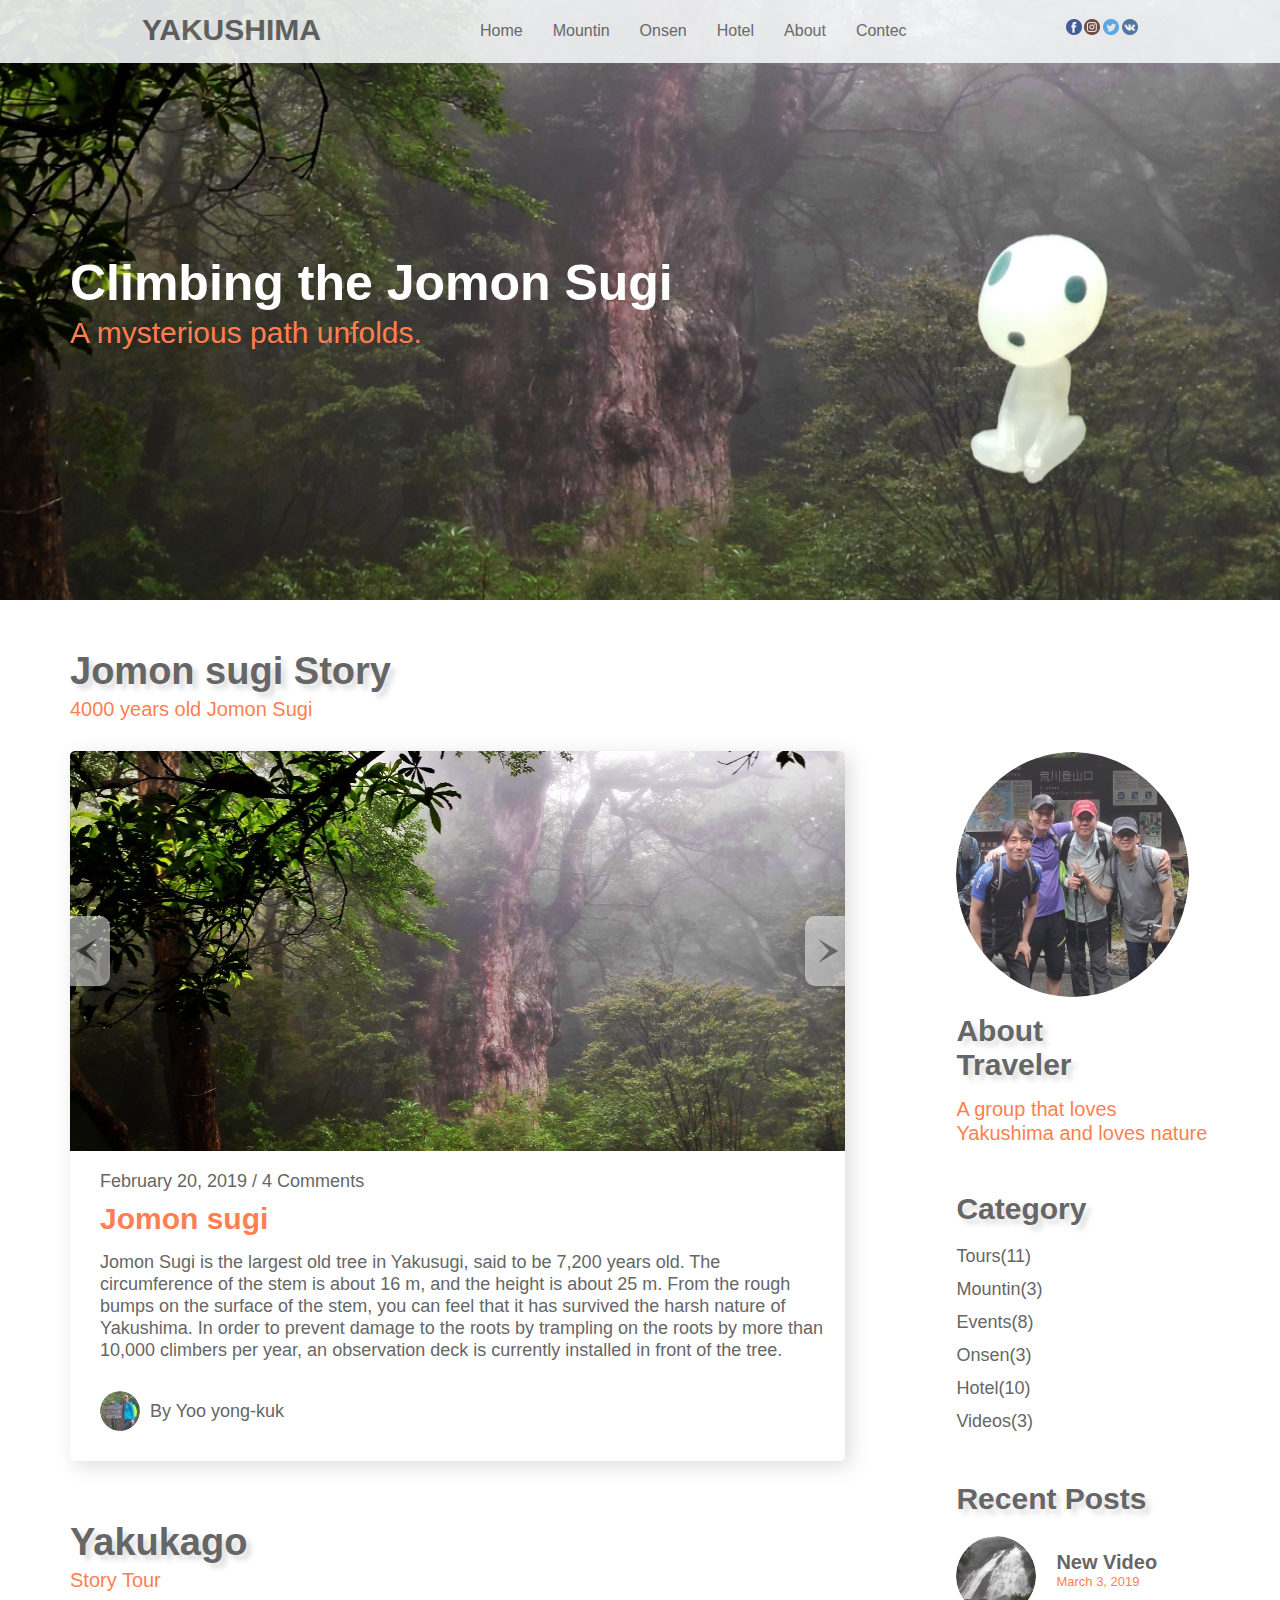
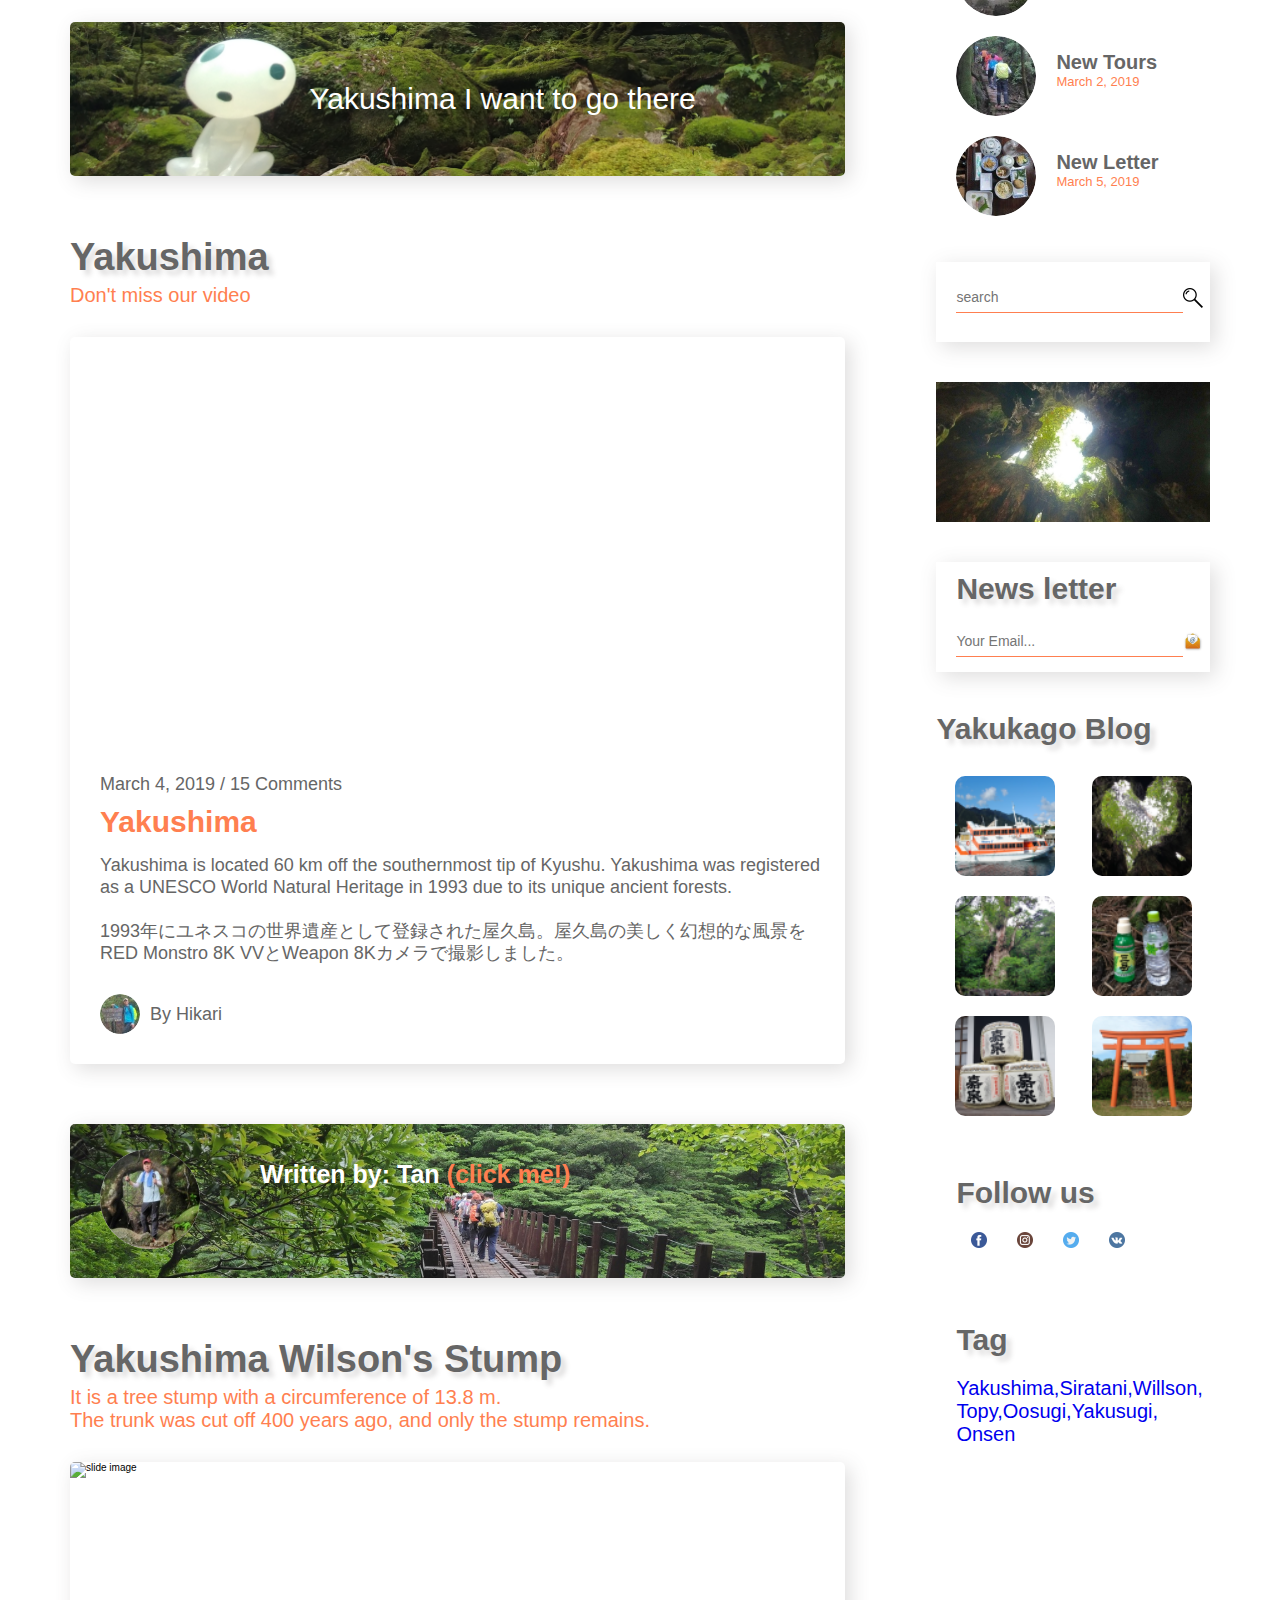
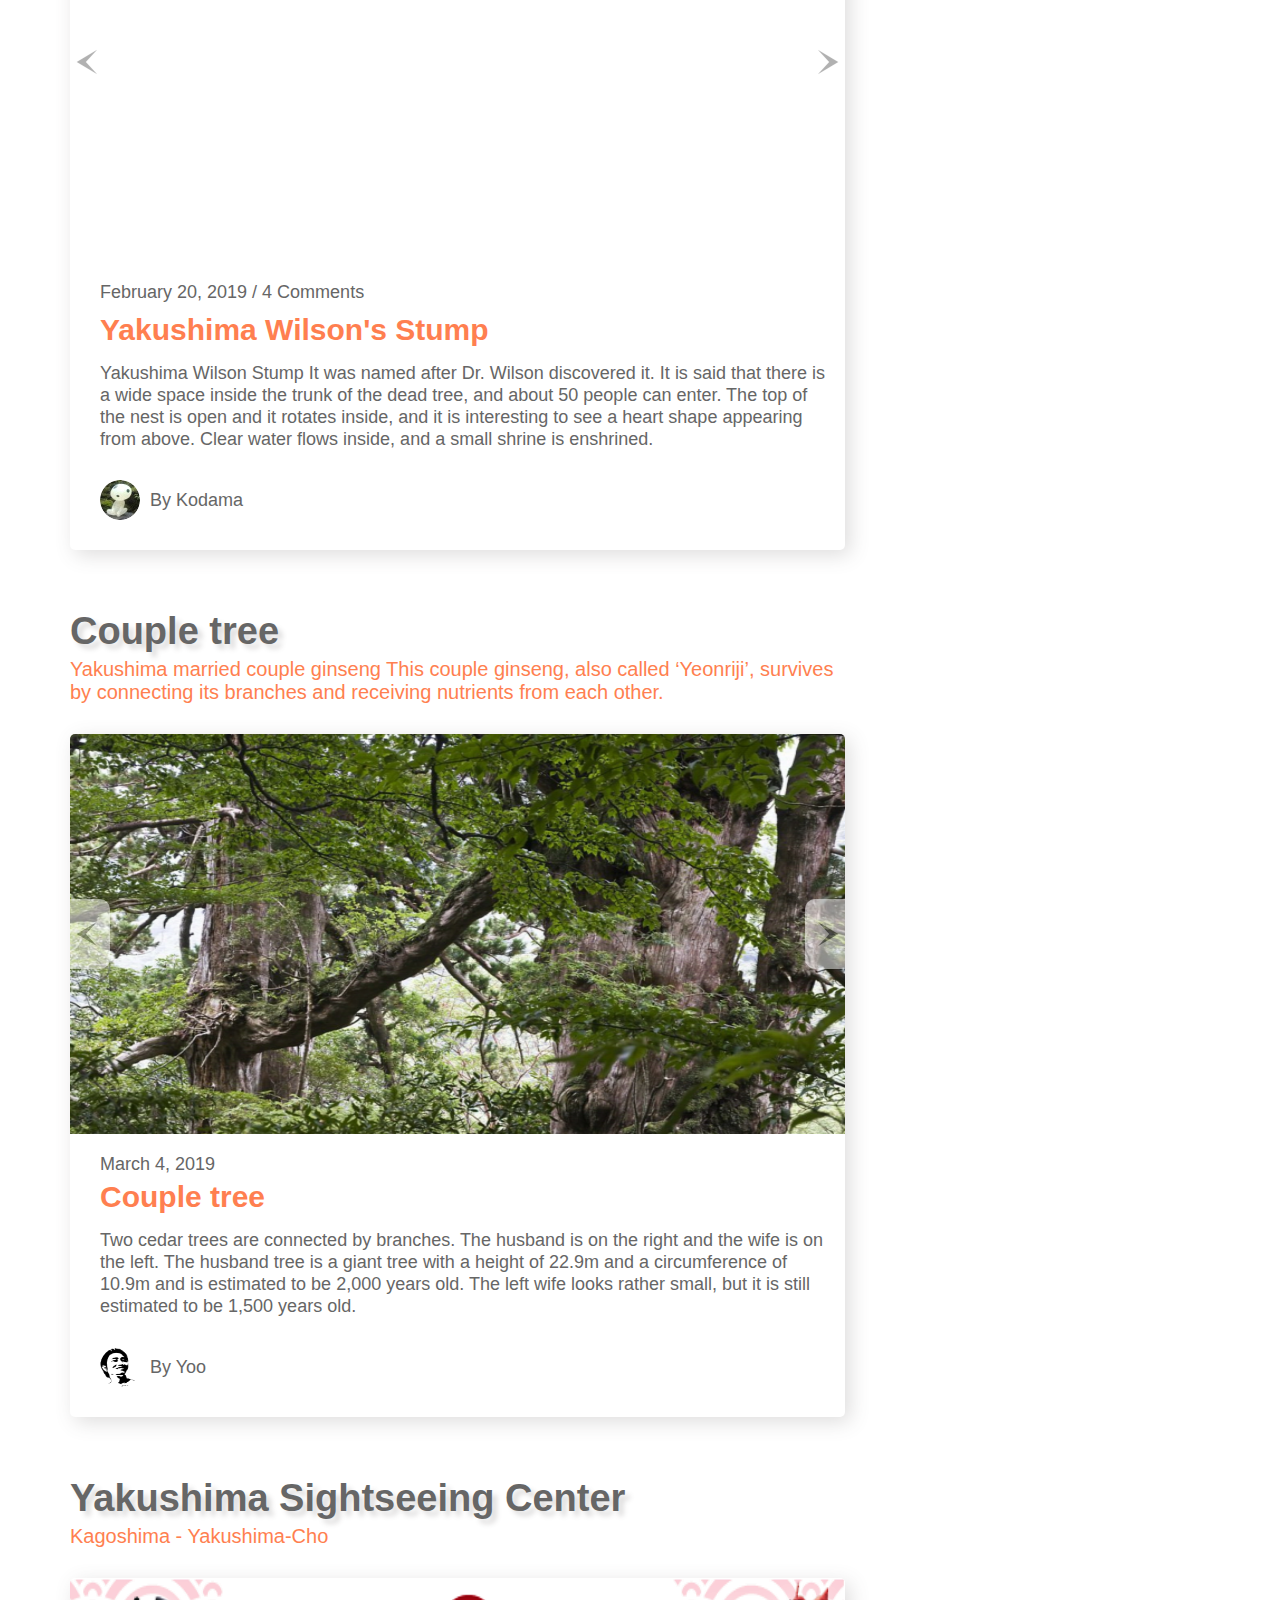
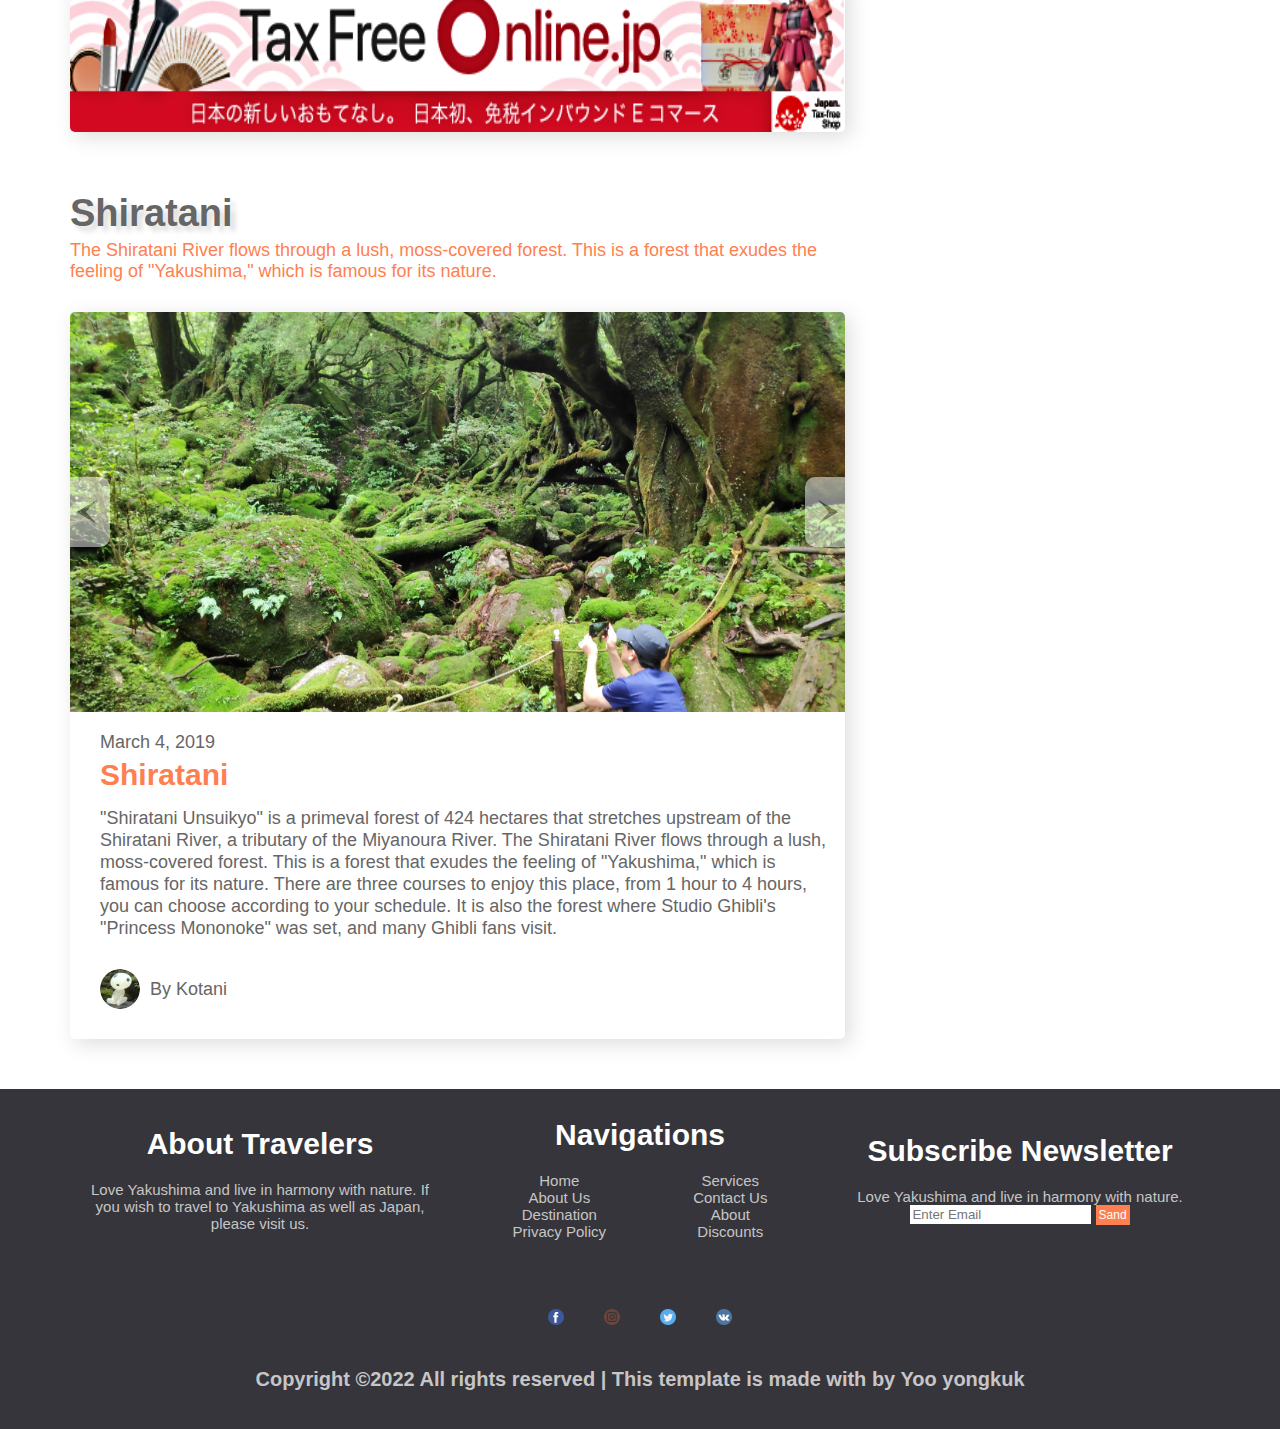
==== commit 81aa5d4c: "1229" ====
--- a/suv.html
+++ b/suv.html
@@ -41,11 +41,11 @@
         <div id="slider">
             <div id="slider_1">
                 <div class="slider_test">
-                    <h2>Climbing the Jomon Sugi</h2>
+                    <h2 class="kodamaslide">Climbing the Jomon Sugi </h2>
                     <p>A mysterious path unfolds.</p>
                 </div>
                 <div class="slider_img">
-                    <img src="img/kodama.png" alt="">
+                    <img src="img/kodama.png" alt="" class="kodama">
                 </div>
             </div>
         </div>
@@ -64,8 +64,8 @@
                                                 <li><img src="img/jomonsugi3.jpg" alt="slide image"></li>
                                                 <li><img src="img/jomonsugi4.jpg"  alt="slide image"></li>
                                         </ul>
-                                        <span class="prev"><img src="icon/hitarimejirusi.png"></span>
-                                        <span class="next"><img src="icon/migimejirusi.png"></span>
+                                        <span class="prev"><img src="icon/hitarimejirusi.png" alt=""></span>
+                                        <span class="next"><img src="icon/migimejirusi.png" alt=""></span>
                                     </div>
                             </div>
                         </div>
@@ -82,10 +82,10 @@
                 </div>
                 
                 <div id="yakukago" >
-                    <h2><a href="https://m.blog.naver.com/PostList.naver?blogId=yakukago&categoryName=-%EC%8A%A4%ED%86%A0%EB%A6%AC%ED%88%AC%EC%96%B4&categoryNo=21&logCode=0">Yakukago</a></h2>
+                    <h2><a href="https://m.blog.naver.com/PostList.naver?blogId=yakukago&categoryName=-%EC%8A%A4%ED%86%A0%EB%A6%AC%ED%88%AC%EC%96%B4&categoryNo=21&logCode=0" target="_blank">Yakukago</a></h2>
                     <p>Story Tour</p>
                     <div class="yakukago_1">
-                        <p><a href="https://m.blog.naver.com/PostList.naver?blogId=yakukago&categoryName=-%EC%8A%A4%ED%86%A0%EB%A6%AC%ED%88%AC%EC%96%B4&categoryNo=21&logCode=0">Yakushima I want to go there</a></p>
+                        <p><a href="https://m.blog.naver.com/PostList.naver?blogId=yakukago&categoryName=-%EC%8A%A4%ED%86%A0%EB%A6%AC%ED%88%AC%EC%96%B4&categoryNo=21&logCode=0" target="_blank">Yakushima I want to go there</a></p>
                     </div>
                 </div>
 
@@ -93,19 +93,19 @@
                     <h2>Yakushima</h2>
                     <p>Don't miss our video</p>
                     <div id="video_1">
-                        <iframe width="1280" height="540" src="https://www.youtube.com/embed/fnaVIhL6ZDU" title="Yakushima in 8K" frameborder="0" allow="accelerometer; autoplay; clipboard-write; encrypted-media; gyroscope; picture-in-picture" allowfullscreen></iframe>
+                        <iframe width="1280" height="540" src="https://www.youtube.com/embed/fnaVIhL6ZDU" title="Yakushima in 8K" allow="accelerometer; autoplay; clipboard-write; encrypted-media; gyroscope; picture-in-picture" allowfullscreen></iframe>
                         <p>March 4, 2019 / 15 Comments</p>
                         <h3>Yakushima</h3>
                         <p>Yakushima is located 60 km off the southernmost tip of Kyushu. Yakushima was registered as a UNESCO World Natural Heritage in 1993 due to its unique ancient forests.<br>
                             <br>1993年にユネスコの世界遺産として登録された屋久島。屋久島の美しく幻想的な風景をRED Monstro 8K VVとWeapon 8Kカメラで撮影しました。</p>
-                        <img src="img/kaotisai.jpg" alt="">
+                        <img src="img/kaotisai.jpg" alt="" class="hitosyasin">
                         <p>By Hikari</p>
                     </div>
                 </div>
                 
                 <div id="banner1">
                     <img src="img/banerkao.jpg" alt="">
-                    <h3>Written by: Tan</h3>
+                    <h3 class="togle">Written by: Tan <span>(click me!)</span></h3>
                     <p>人と自然と。新しい屋久島。自然と共に生きる知恵と多様な集落の文化がとけあい、 人々の営みが循環・持続していくまち。</p>
                 </div>
                 
@@ -115,14 +115,14 @@
                     <div id="willson_1">
                         <div class="slide_1">
                             <div class="container">
-                                    <div id="slidewrap">
+                                    <div id="slidewrap_1">
                                         <ul class="slide">
                                                 <li><img src="img/wiison7.png" alt="slide image"></li>
                                                 <li><img src="img/wiison6.png" alt="slide image"></li>
                                                 <li><img src="img/wiison5.png"  alt="slide image"></li>
                                         </ul>
-                                        <span class="prev"><img src="icon/hitarimejirusi.png"></span>
-                                        <span class="next"><img src="icon/migimejirusi.png"></span>
+                                        <span class="prev"><img src="icon/hitarimejirusi.png" alt=""></span>
+                                        <span class="next"><img src="icon/migimejirusi.png" alt=""></span>
                                     </div>
                             </div>
                         </div>
@@ -140,14 +140,14 @@
                     <div id="huhusugi_1">
                         <div class="slide_1">
                             <div class="container">
-                                    <div id="slidewrap">
+                                    <div id="slidewrap_2">
                                         <ul class="slide">
                                                 <li><img src="img/huhusugi.png" alt="slide image"></li>
                                                 <li><img src="img/huhusugi2.png" alt="slide image"></li>
                                                 <li><img src="img/huhusugi3.png"  alt="slide image"></li>
                                         </ul>
-                                        <span class="prev"><img src="icon/hitarimejirusi.png"></span>
-                                        <span class="next"><img src="icon/migimejirusi.png"></span>
+                                        <span class="prev"><img src="icon/hitarimejirusi.png" alt=""></span>
+                                        <span class="next"><img src="icon/migimejirusi.png" alt=""></span>
                                     </div>
                             </div>
                         </div>
@@ -159,10 +159,10 @@
                     </div>
 
                     <div id="center" >
-                        <h2><a href="https://www.taxfreeshops.jp/en/shop/11173">Yakushima Sightseeing Center</a></h2>
+                        <h2><a href="https://www.taxfreeshops.jp/en/shop/11173" target="_blank">Yakushima Sightseeing Center</a></h2>
                         <p>Kagoshima - Yakushima-Cho</p>
                         <div class="center_1">
-                            <p><a href="https://www.taxfreeshops.jp/en/shop/11173"></a></p>
+                            <p><a href="https://www.taxfreeshops.jp/en/shop/11173" target="_blank"></a></p>
                         </div>
                     </div>
                 </div>
@@ -173,14 +173,14 @@
                     <div id="siratani_1">
                         <div class="slide_1">
                             <div class="container">
-                                    <div id="slidewrap">
+                                    <div id="slidewrap_3">
                                         <ul class="slide">
                                                 <li><img src="img/siratani3.jpg" alt="slide image"></li>
                                                 <li><img src="img/siratani4.jpg" alt="slide image"></li>
                                                 <li><img src="img/siratani5.jpg"  alt="slide image"></li>
                                         </ul>
-                                        <span class="prev"><img src="icon/hitarimejirusi.png"></span>
-                                        <span class="next"><img src="icon/migimejirusi.png"></span>
+                                        <span class="prev"><img src="icon/hitarimejirusi.png" alt=""></span>
+                                        <span class="next"><img src="icon/migimejirusi.png" alt=""></span>
                                     </div>
                             </div>
                         </div>
@@ -285,13 +285,13 @@
                 <div id="tag">
                     <h3>Tag</h3>
                     <ul>
-                        <li>Yakushima,</li>
-                        <li>Siratani,</li>
-                        <li>Willson,</li>
-                        <li>Topy,</li>
-                        <li>Oosugi,</li>
-                        <li>Yakusugi,</li>
-                        <li>Onsen</li>
+                        <li><a href="#jomonsugi">Yakushima,</a></li>
+                        <li><a href="#siratani">Siratani,</a></li>
+                        <li><a href="#willson">Willson,</a></li>
+                        <li><a href="#">Topy,</a></li>
+                        <li><a href="#">Oosugi,</a></li>
+                        <li><a href="#">Yakusugi,</a></li>
+                        <li><a href="#">Onsen</a></li>
                     </ul>
                 </div>
             </div>
--- a/css/suv.css
+++ b/css/suv.css
@@ -13,11 +13,13 @@
         #slider_1{width: 100%; height: 100%; display: flex; justify-content: space-around; 
             align-items: center; margin: 0 auto;}
             .slider_test{width: 50%; margin: 0 0 0 30px;}
+            
                 #slider h2{font-size: 3.8rem; line-height: 40px; color: #fff; }
-                #slider p{font-size:2rem; width: 85%; color: #fff;}
-
+                #slider p{font-size:2rem; width: 85%; color: coral;}
+            #slider h2:hover{color: coral; cursor: pointer;}
             .slider_img{width: 30%; margin: 120px 0 0 100px;}
             .slider_img img{width: 70%; height: auto;}
+            .slider_img img:hover{cursor: pointer;}
 
     section{width: 100%; height: auto; margin: 50px auto ; display: flex;
         justify-content: space-between; align-items: center; flex-direction: column;}
@@ -73,9 +75,11 @@
 
             #banner1{box-shadow: 5px 5px 20px rgba(92, 86, 85, 0.2); background-image: url(../img/mati3.jpg);background-size: cover;width: 100%; height: 154px; margin: 60px 0 0 0; border-radius: 5px; cursor: pointer;}
             #banner1 img{width: 100px; height: 100px; border-radius: 50%; float: left; margin: 25px 0 0 30px;}
-            #banner1 h3{text-shadow: 5px 5px 5px rgba(92, 86, 85, 0.2); font-size: 2rem; margin: 40px 0 0 170px; color: white;}
-            #banner1 p{font-weight: bold; font-family: Arial, Helvetica, sans-serif; font-size: 2rem; margin: 10px 0 0 170px; 
+            #banner1 h3{text-shadow: 5px 5px 5px rgba(92, 86, 85, 0.2); font-size: 2rem; margin: 20px 0 0 170px; color: white;}
+            #banner1 p{display: none; font-weight: bold; font-family: Arial, Helvetica, sans-serif; font-size: 1.5rem; margin: 10px 0 0 170px; 
                 padding: 0 20px 0 0; line-height: 22px; color: white;}
+            #banner1 span{color: coral;}
+            #banner1 span:hover{color: white;}
 
             #willson{width: 100%;height: auto; margin: 60px 0 0 0 ;}
             #willson > h2{text-shadow: 5px 5px 5px rgba(92, 86, 85, 0.2); color: #666; font-size: 3rem;}
@@ -85,7 +89,7 @@
                 #willson_1 .slide_1{width: 100%; height: 400px; margin: 0 auto; padding: 0; }
                 #willson_1 ul,li,ol {list-style: none; margin: 0; padding: 0;}
                 #willson_1 .slide_1 .container{width: 100%; height: 400px;margin: 0 auto;}
-                #willson_1 #slidewrap {width: 100%; height: 400px; margin: 0px auto; position: relative; overflow: hidden;}
+                #willson_1 #slidewrap_1 {width: 100%; height: 400px; margin: 0px auto; position: relative; overflow: hidden;}
                 #willson_1 .slide {width: 300%; }
                 #willson_1 .slide li {width: 33.33%; height: 400px; float: left;}
                 #willson_1 .slide li> img {width: 100%; height: 100%;}
@@ -110,7 +114,7 @@
                 #huhusugi_1 .slide_1{width: 100%; height: 400px; margin: 0 auto; padding: 0; }
                 #huhusugi_1 ul,li,ol {list-style: none; margin: 0; padding: 0;}
                 #huhusugi_1 .slide_1 .container{width: 100%; height: 400px;margin: 0 auto;}
-                #huhusugi_1 #slidewrap {width: 100%; height: 400px; margin: 0px auto; position: relative; overflow: hidden;}
+                #huhusugi_1 #slidewrap_2 {width: 100%; height: 400px; margin: 0px auto; position: relative; overflow: hidden;}
                 #huhusugi_1 .slide {width: 300%; }
                 #huhusugi_1 .slide li {width: 33.33%; height: 400px; float: left;}
                 #huhusugi_1 .slide li> img {width: 100%; height: 100%;}
@@ -144,7 +148,7 @@
                 #siratani_1 .slide_1 {width: 100%; height: 400px; margin: 0 auto; padding: 0; }
                 #siratani_1 ul,li,ol {list-style: none; margin: 0; padding: 0;}
                 #siratani_1 .slide_1 .container{width: 100%; height: 400px;margin: 0 auto;}
-                #siratani_1 #slidewrap {width: 100%; height: 400px; margin: 0px auto; position: relative; overflow: hidden;}
+                #siratani_1 #slidewrap_3 {width: 100%; height: 400px; margin: 0px auto; position: relative; overflow: hidden;}
                 #siratani_1 .slide {width: 300%; }
                 #siratani_1 .slide li {width: 33.33%; height: 400px; float: left;}
                 #siratani_1 .slide li> img {width: 100%; height: 100%;}
@@ -214,7 +218,7 @@
             #tag h3{text-shadow: 5px 5px 5px rgba(92, 86, 85, 0.2); font-size: 2.4rem; margin: 10px 0 0 20px; color: #666; font-weight: bold;}
             #tag ul{display: flex; flex-wrap: wrap; margin: 20px 0 0 20px;list-style: none;}
             #tag li{font-size: 2rem; color: #666; cursor: pointer;}
-            #tag li:hover{color: coral;}
+            #tag li a:hover{color: coral;}
 }
 
 
@@ -226,11 +230,13 @@
         #slider_1{width: 100%; height: 100%; display: flex; justify-content: space-around; 
             align-items: center; margin: 0 auto;}
             .slider_test{width: 50%; margin: 0;}
+            
                 #slider h2{font-size: 4rem; line-height: 46px; color: #fff; margin: 0 0 0 20px;}
-                #slider p{font-size:2rem; width: 85%; color: #fff; margin: 0 0 0 20px;}
-
+                #slider p{font-size:2rem; width: 85%; color: coral; margin: 0 0 0 20px;}
+            #slider h2:hover{color: coral; cursor: pointer;}
             .slider_img{width: 30%; margin: 120px 0 0 100px;}
             .slider_img img{width: 138px; height: 250px;}
+            .slider_img img:hover{cursor: pointer;}
 
     section{width: 100%; height: auto; margin: 50px auto ; display: flex;
         justify-content: space-between; align-items: center; flex-direction: column;}
@@ -287,8 +293,10 @@
             #banner1{box-shadow: 5px 5px 20px rgba(92, 86, 85, 0.2); background-image: url(../img/mati3.jpg);background-size: cover;width: 100%; height: 154px; margin: 60px 0 0 0; border-radius: 5px; cursor: pointer;}
             #banner1 img{width: 100px; height: 100px; border-radius: 50%; float: left; margin: 25px 0 0 30px;}
             #banner1 h3{text-shadow: 5px 5px 5px rgba(92, 86, 85, 0.2); font-size: 2rem; margin: 40px 0 0 170px; color: white;}
-            #banner1 p{font-weight: bold; font-family: Arial, Helvetica, sans-serif; font-size: 2rem; margin: 10px 0 0 170px; 
+            #banner1 p{display: none; font-weight: bold; font-family: Arial, Helvetica, sans-serif; font-size: 2rem; margin: 10px 0 0 170px; 
                 padding: 0 20px 0 0; line-height: 22px; color: white;}
+            #banner1 span{color: coral;}
+            #banner1 span:hover{color: white;}
 
             #willson{width: 100%;height: auto; margin: 60px 0 0 0 ;}
             #willson > h2{text-shadow: 5px 5px 5px rgba(92, 86, 85, 0.2); color: #666; font-size: 3rem;}
@@ -298,7 +306,7 @@
                 #willson_1 .slide_1{width: 100%; height: 400px; margin: 0 auto; padding: 0; }
                 #willson_1 ul,li,ol {list-style: none; margin: 0; padding: 0;}
                 #willson_1 .slide_1 .container{width: 100%; height: 400px;margin: 0 auto;}
-                #willson_1 #slidewrap {width: 100%; height: 400px; margin: 0px auto; position: relative; overflow: hidden;}
+                #willson_1 #slidewrap_1 {width: 100%; height: 400px; margin: 0px auto; position: relative; overflow: hidden;}
                 #willson_1 .slide {width: 300%; }
                 #willson_1 .slide li {width: 33.33%; height: 400px; float: left;}
                 #willson_1 .slide li> img {width: 100%; height: 100%;}
@@ -323,7 +331,7 @@
                 #huhusugi_1 .slide_1{width: 100%; height: 400px; margin: 0 auto; padding: 0; }
                 #huhusugi_1 ul,li,ol {list-style: none; margin: 0; padding: 0;}
                 #huhusugi_1 .slide_1 .container{width: 100%; height: 400px;margin: 0 auto;}
-                #huhusugi_1 #slidewrap {width: 100%; height: 400px; margin: 0px auto; position: relative; overflow: hidden;}
+                #huhusugi_1 #slidewrap_2 {width: 100%; height: 400px; margin: 0px auto; position: relative; overflow: hidden;}
                 #huhusugi_1 .slide {width: 300%; }
                 #huhusugi_1 .slide li {width: 33.33%; height: 400px; float: left;}
                 #huhusugi_1 .slide li> img {width: 100%; height: 100%;}
@@ -357,7 +365,7 @@
                 #siratani_1 .slide_1 {width: 100%; height: 400px; margin: 0 auto; padding: 0; }
                 #siratani_1 ul,li,ol {list-style: none; margin: 0; padding: 0;}
                 #siratani_1 .slide_1 .container{width: 100%; height: 400px;margin: 0 auto;}
-                #siratani_1 #slidewrap {width: 100%; height: 400px; margin: 0px auto; position: relative; overflow: hidden;}
+                #siratani_1 #slidewrap_3 {width: 100%; height: 400px; margin: 0px auto; position: relative; overflow: hidden;}
                 #siratani_1 .slide {width: 300%; }
                 #siratani_1 .slide li {width: 33.33%; height: 400px; float: left;}
                 #siratani_1 .slide li> img {width: 100%; height: 100%;}
@@ -428,7 +436,7 @@
             #tag h3{text-shadow: 5px 5px 5px rgba(92, 86, 85, 0.2); font-size: 3rem; margin: 10px 0 0 20px; color: #666; font-weight: bold;}
             #tag ul{display: flex; flex-wrap: wrap; margin: 20px 0 0 20px;list-style: none;}
             #tag li{font-size: 2rem; color: #666; cursor: pointer;}
-            #tag li:hover{color: coral;}
+            #tag li a:hover{color: coral;}
 }
 
 
@@ -440,11 +448,13 @@
         #slider_1{width: 1140px; height: 100%; display: flex; justify-content: center; 
             align-items: center; margin: 0 auto;}
             .slider_test{width: 100%; margin: 0;}
+            
                 #slider h2{font-size: 5rem; line-height: 65px; color: #fff; }
-                #slider p{font-size:3rem; width: 85%; color: #fff;}
-
+                #slider p{font-size:3rem; width: 85%; color: coral;}
+            #slider h2:hover{color: coral; cursor: pointer;}
             .slider_img{width: 30%; margin: 120px 0 0 100px;}
             .slider_img img{width: 138px; height: 250px;}
+            .slider_img img:hover{cursor: pointer;}
 
     section{width: 1140px; height: auto; margin: 50px auto ; display: flex;
         justify-content: space-between; align-items: flex-start;}
@@ -501,7 +511,9 @@
             #banner1{box-shadow: 5px 5px 20px rgba(92, 86, 85, 0.2); background-image: url(../img/mati3.jpg);background-size: cover;width: 100%; height: 154px; margin: 60px 0 0 0; border-radius: 5px; cursor: pointer;}
             #banner1 img{width: 100px; height: 100px; border-radius: 50%; float: left; margin: 25px 0 0 30px;}
             #banner1 h3{font-size: 2.5rem; margin: 36px 0 0 190px; color: white;}
-            #banner1 p{font-weight: bold; font-family: Arial, Helvetica, sans-serif; font-size: 1.8rem; margin: 10px 0 0 190px; line-height: 22px; color: white;}
+            #banner1 p{display: none; font-weight: bold; font-family: Arial, Helvetica, sans-serif; font-size: 1.8rem; margin: 10px 0 0 190px; line-height: 22px; color: white;}
+            #banner1 span{color: coral;}
+            #banner1 span:hover{color: white;}
 
             #willson{width: 100%;height: auto; margin: 60px 0 0 0 ;}
             #willson > h2{text-shadow: 5px 5px 5px rgba(92, 86, 85, 0.2); color: #666; font-size: 3.8rem;}
@@ -511,7 +523,7 @@
                 #willson_1 .slide_1{width: 100%; height: 400px; margin: 0 auto; padding: 0; }
                 #willson_1 ul,li,ol {list-style: none; margin: 0; padding: 0;}
                 #willson_1 .slide_1 .container{width: 100%; height: 400px;margin: 0 auto;}
-                #willson_1 #slidewrap {width: 100%; height: 400px; margin: 0px auto; position: relative; overflow: hidden;}
+                #willson_1 #slidewrap_1 {width: 100%; height: 400px; margin: 0px auto; position: relative; overflow: hidden;}
                 #willson_1 .slide {width: 300%; }
                 #willson_1 .slide li {width: 33.33%; height: 400px; float: left;}
                 #willson_1 .slide li> img {width: 100%; height: 100%;}
@@ -536,7 +548,7 @@
                 #huhusugi_1 .slide_1{width: 100%; height: 400px; margin: 0 auto; padding: 0; }
                 #huhusugi_1 ul,li,ol {list-style: none; margin: 0; padding: 0;}
                 #huhusugi_1 .slide_1 .container{width: 100%; height: 400px;margin: 0 auto;}
-                #huhusugi_1 #slidewrap {width: 100%; height: 400px; margin: 0px auto; position: relative; overflow: hidden;}
+                #huhusugi_1 #slidewrap_2 {width: 100%; height: 400px; margin: 0px auto; position: relative; overflow: hidden;}
                 #huhusugi_1 .slide {width: 300%; }
                 #huhusugi_1 .slide li {width: 33.33%; height: 400px; float: left;}
                 #huhusugi_1 .slide li> img {width: 100%; height: 100%;}
@@ -570,7 +582,7 @@
                 #siratani_1 .slide_1 {width: 100%; height: 400px; margin: 0 auto; padding: 0; }
                 #siratani_1 ul,li,ol {list-style: none; margin: 0; padding: 0;}
                 #siratani_1 .slide_1 .container{width: 100%; height: 400px;margin: 0 auto;}
-                #siratani_1 #slidewrap {width: 100%; height: 400px; margin: 0px auto; position: relative; overflow: hidden;}
+                #siratani_1 #slidewrap_3 {width: 100%; height: 400px; margin: 0px auto; position: relative; overflow: hidden;}
                 #siratani_1 .slide {width: 300%; }
                 #siratani_1 .slide li {width: 33.33%; height: 400px; float: left;}
                 #siratani_1 .slide li> img {width: 100%; height: 100%;}
@@ -641,7 +653,7 @@
             #tag h3{text-shadow: 5px 5px 5px rgba(92, 86, 85, 0.2); font-size: 3rem; margin: 10px 0 0 20px; color: #666; font-weight: bold;}
             #tag ul{display: flex; flex-wrap: wrap; margin: 20px 0 0 20px;list-style: none;}
             #tag li{font-size: 2rem; color: #666; cursor: pointer;}
-            #tag li:hover{color: coral;}
+            #tag li a:hover{color: coral;}
 
 }
 
--- a/css/common.css
+++ b/css/common.css
@@ -20,6 +20,7 @@
     header .container .b ul li a{padding:24px 0 30px 20px; text-decoration:none; color:#666; position: relative; font-size: 1.8rem;} 
     header .container .b ul li a:hover{color: coral;}
     header .container .small h1 a{text-decoration: none; color: #666; font-size: 3rem;}
+    header .container .small h1 a:hover{color: coral;}
     header .container.icon{display: flex;}
     header .container.icon img:hover{transform: scale(1.05);}
     header .container.icon img{padding:6px;}
@@ -59,6 +60,7 @@
     header .container .b ul li a{padding:15px; text-decoration:none; color:#666; position: relative; font-size: 1.6rem;} 
     header .container .b ul li a:hover{color: coral;}
     header .container .small h1 a{text-decoration: none; color: #666; font-size: 3rem;}
+    header .container .small h1 a:hover{color: coral;}
     header .container.icon{display: flex;}
     header .container.icon img:hover{transform: scale(1.02);}
     header .container.icon img{padding:6px;}
@@ -97,6 +99,7 @@
     header .container .b ul li a{padding:15px; text-decoration:none; color:#666; position: relative; font-size: 1.6rem;} 
     header .container .b ul li a:hover{color: coral;}
     header .container .small h1 a{text-decoration: none; color: #666; font-size: 3rem;}
+    header .container .small h1 a:hover{color: coral;}
     header .container.icon{display: flex;}
     header .container.icon img:hover{transform: scale(1.02);}
     header .container.icon img{padding:6px;}
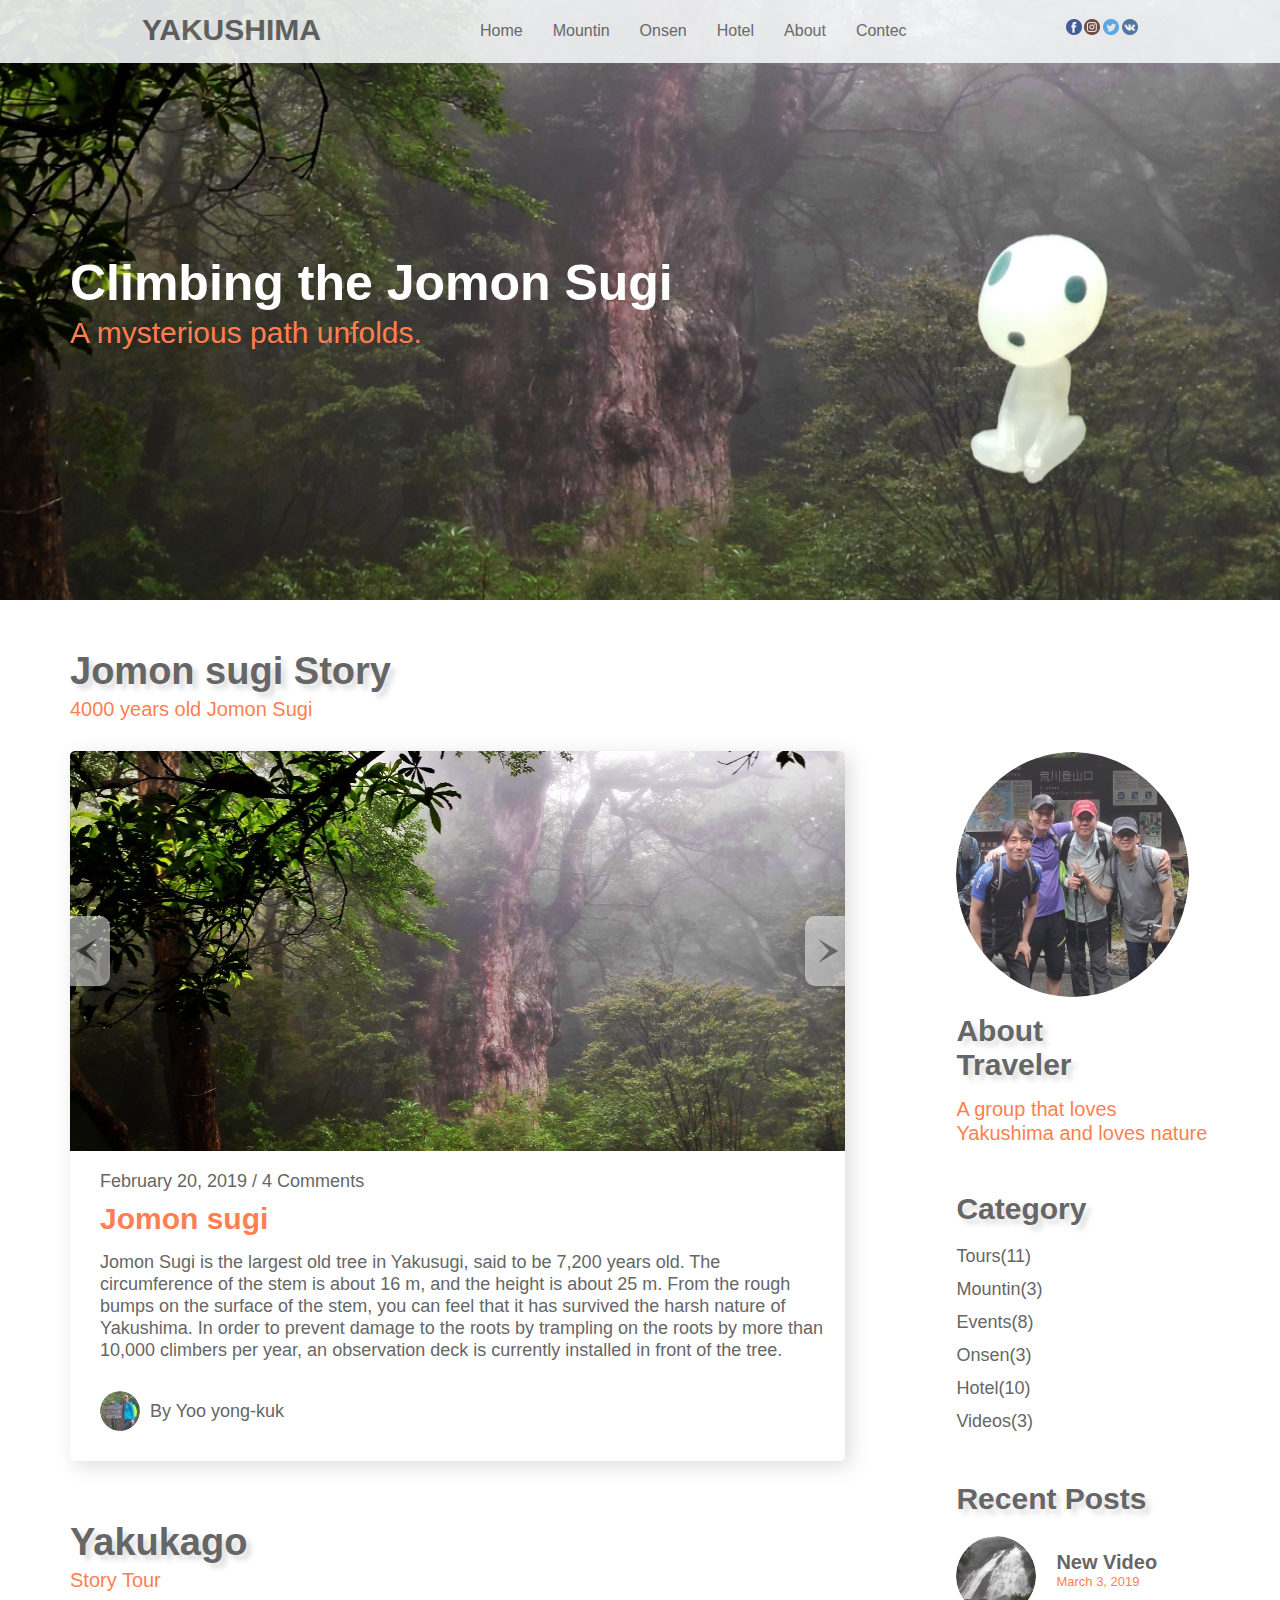
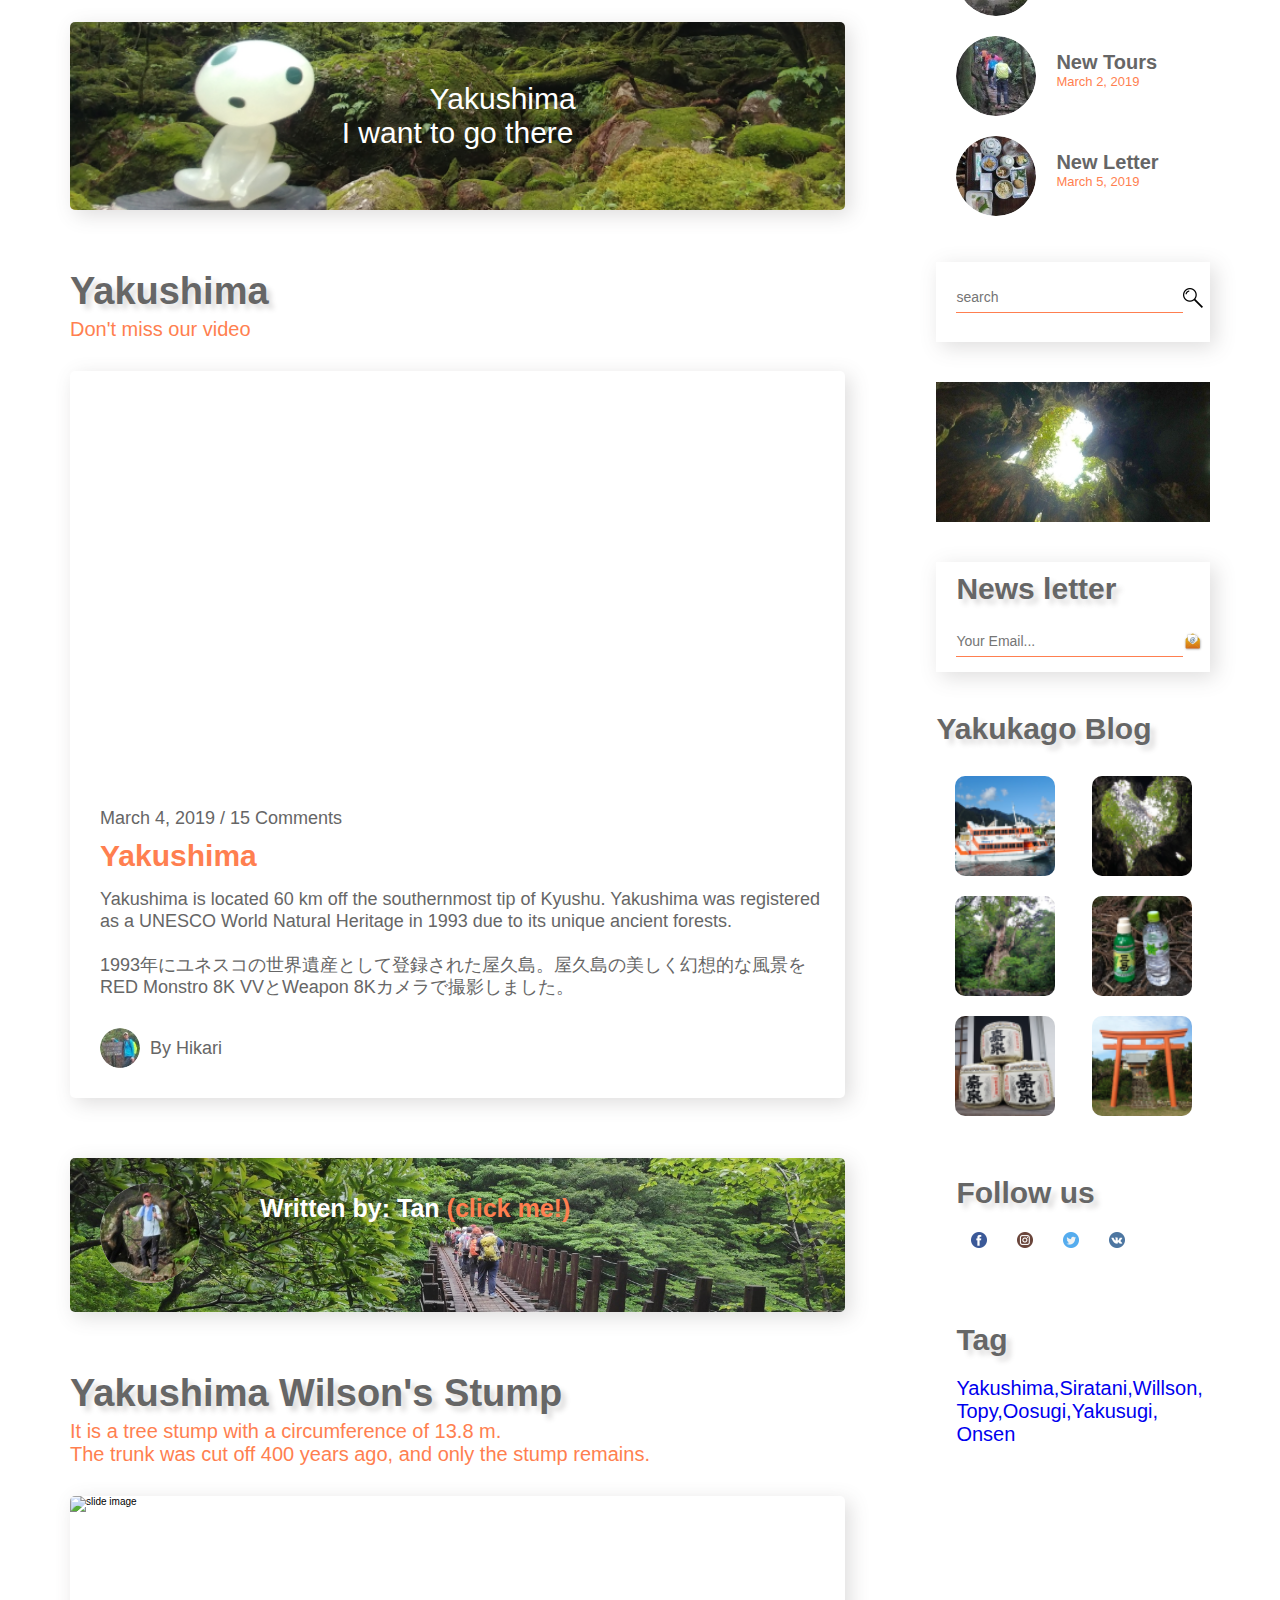
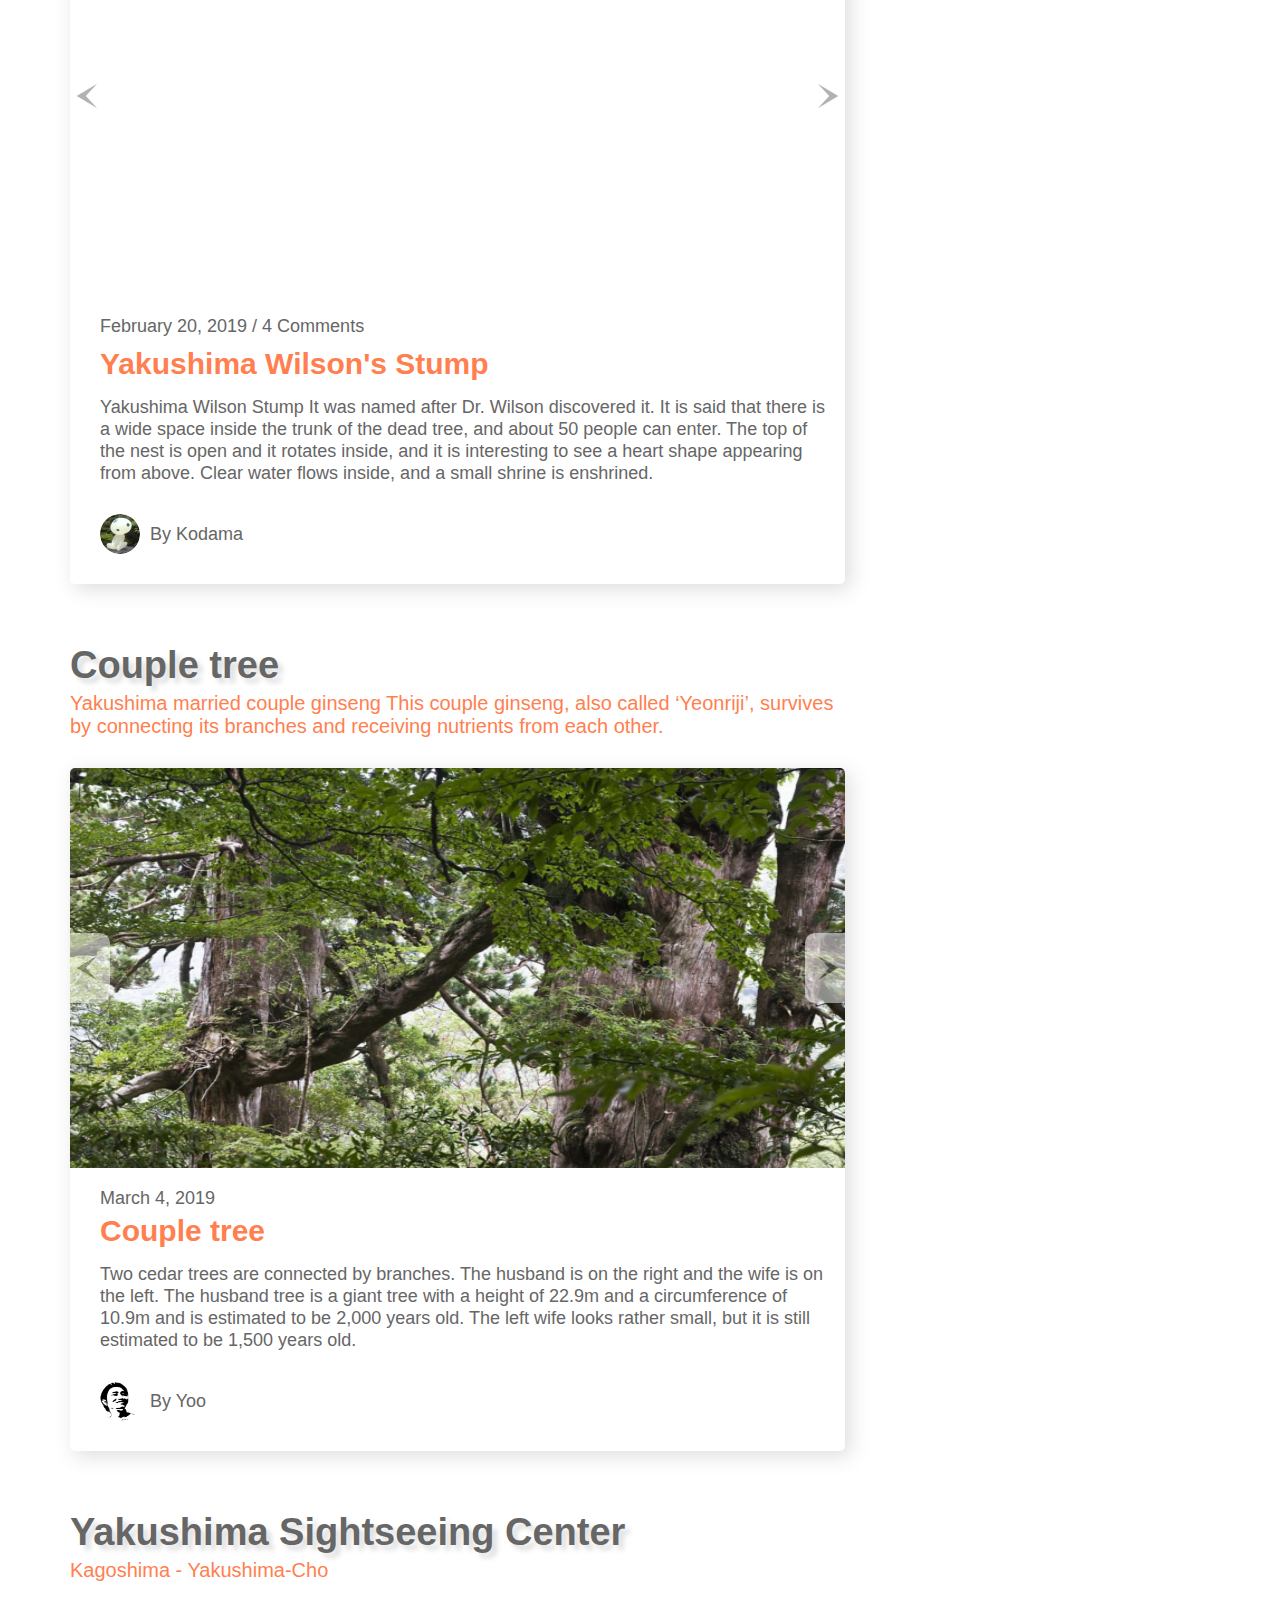
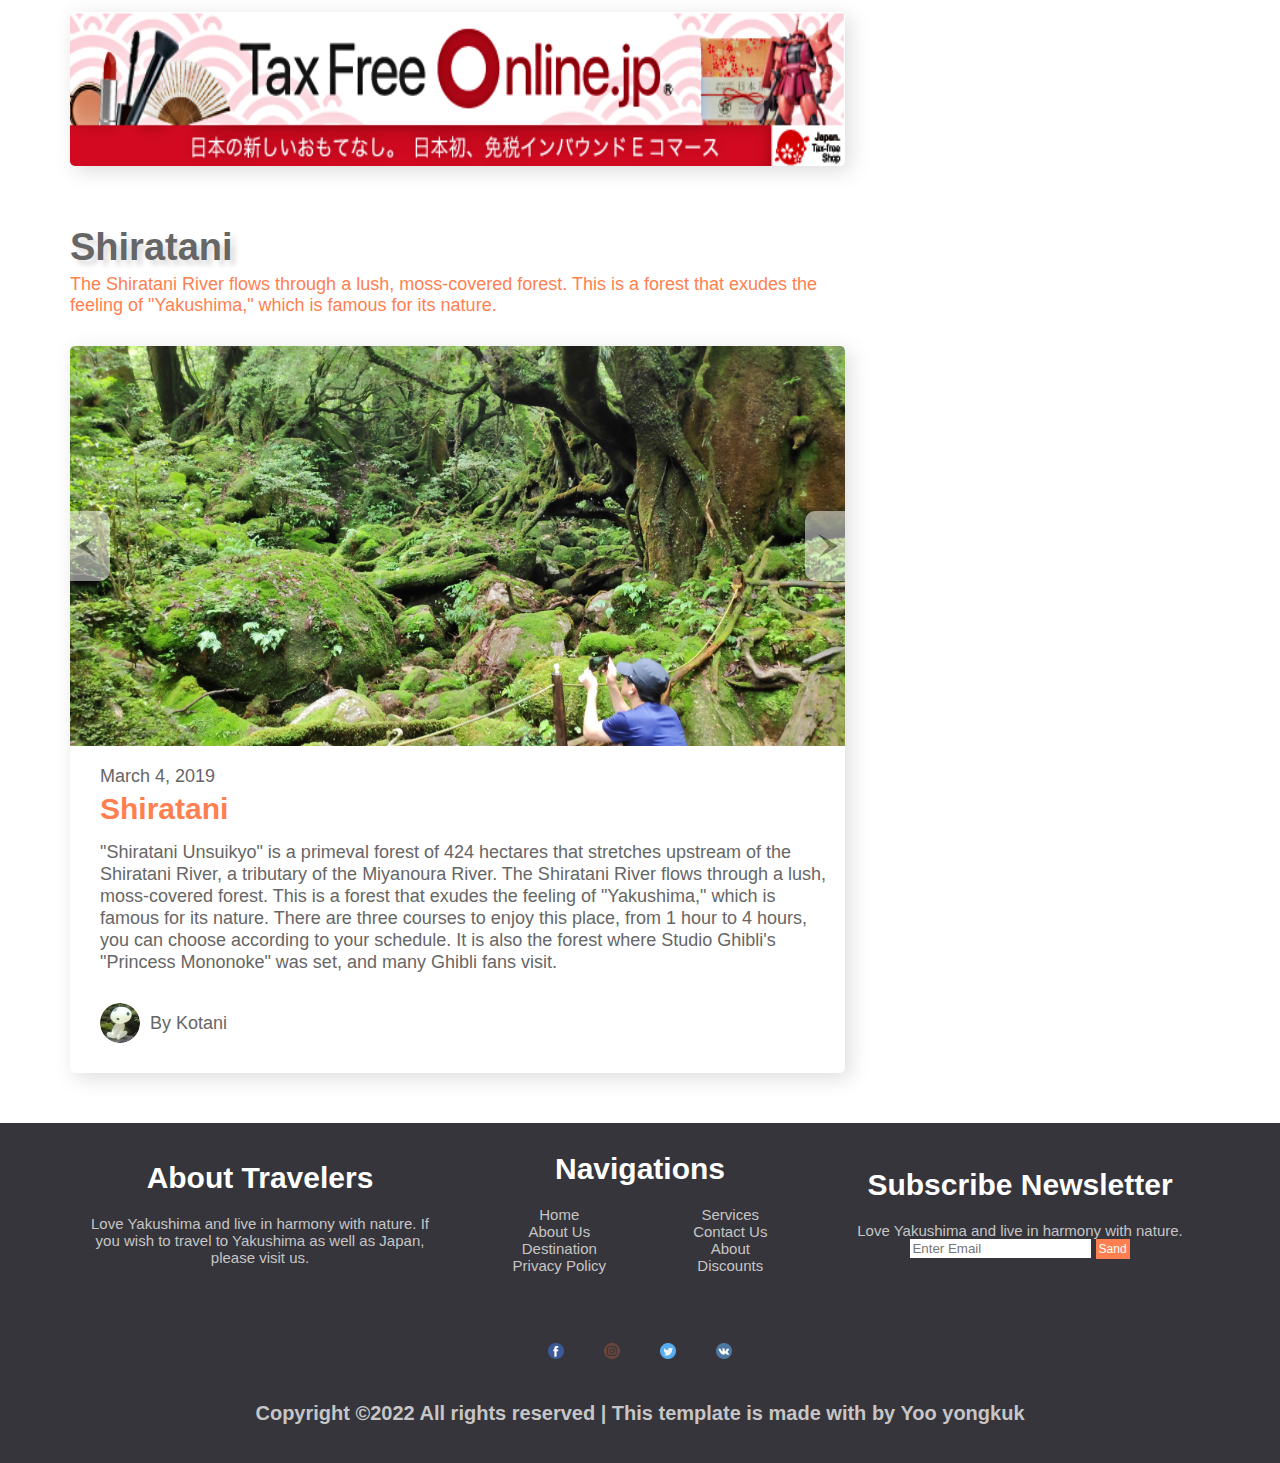
==== commit 0bcb1ece: "1230" ====
--- a/suv.html
+++ b/suv.html
@@ -85,7 +85,7 @@
                     <h2><a href="https://m.blog.naver.com/PostList.naver?blogId=yakukago&categoryName=-%EC%8A%A4%ED%86%A0%EB%A6%AC%ED%88%AC%EC%96%B4&categoryNo=21&logCode=0" target="_blank">Yakukago</a></h2>
                     <p>Story Tour</p>
                     <div class="yakukago_1">
-                        <p><a href="https://m.blog.naver.com/PostList.naver?blogId=yakukago&categoryName=-%EC%8A%A4%ED%86%A0%EB%A6%AC%ED%88%AC%EC%96%B4&categoryNo=21&logCode=0" target="_blank">Yakushima I want to go there</a></p>
+                        <p><a href="https://m.blog.naver.com/PostList.naver?blogId=yakukago&categoryName=-%EC%8A%A4%ED%86%A0%EB%A6%AC%ED%88%AC%EC%96%B4&categoryNo=21&logCode=0" target="_blank">Yakushima <br>I want to go there</a></p>
                     </div>
                 </div>
 
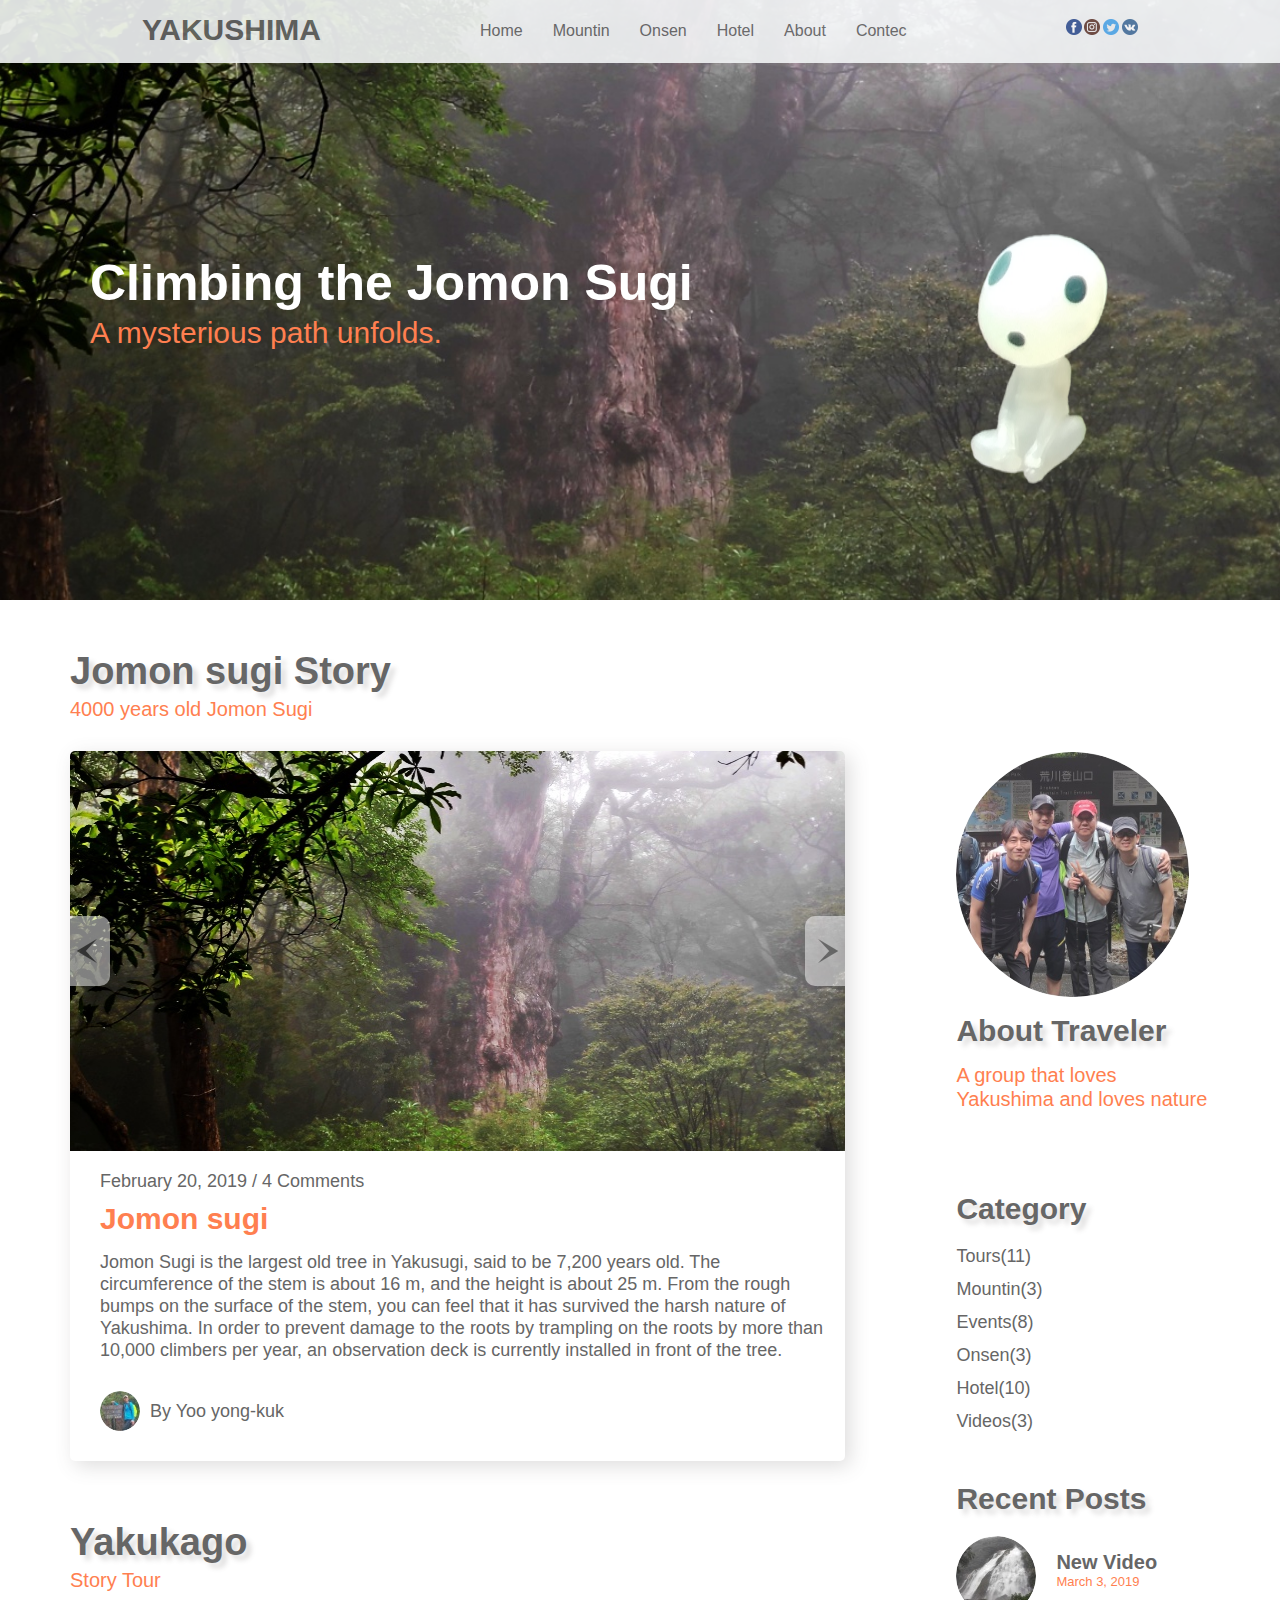
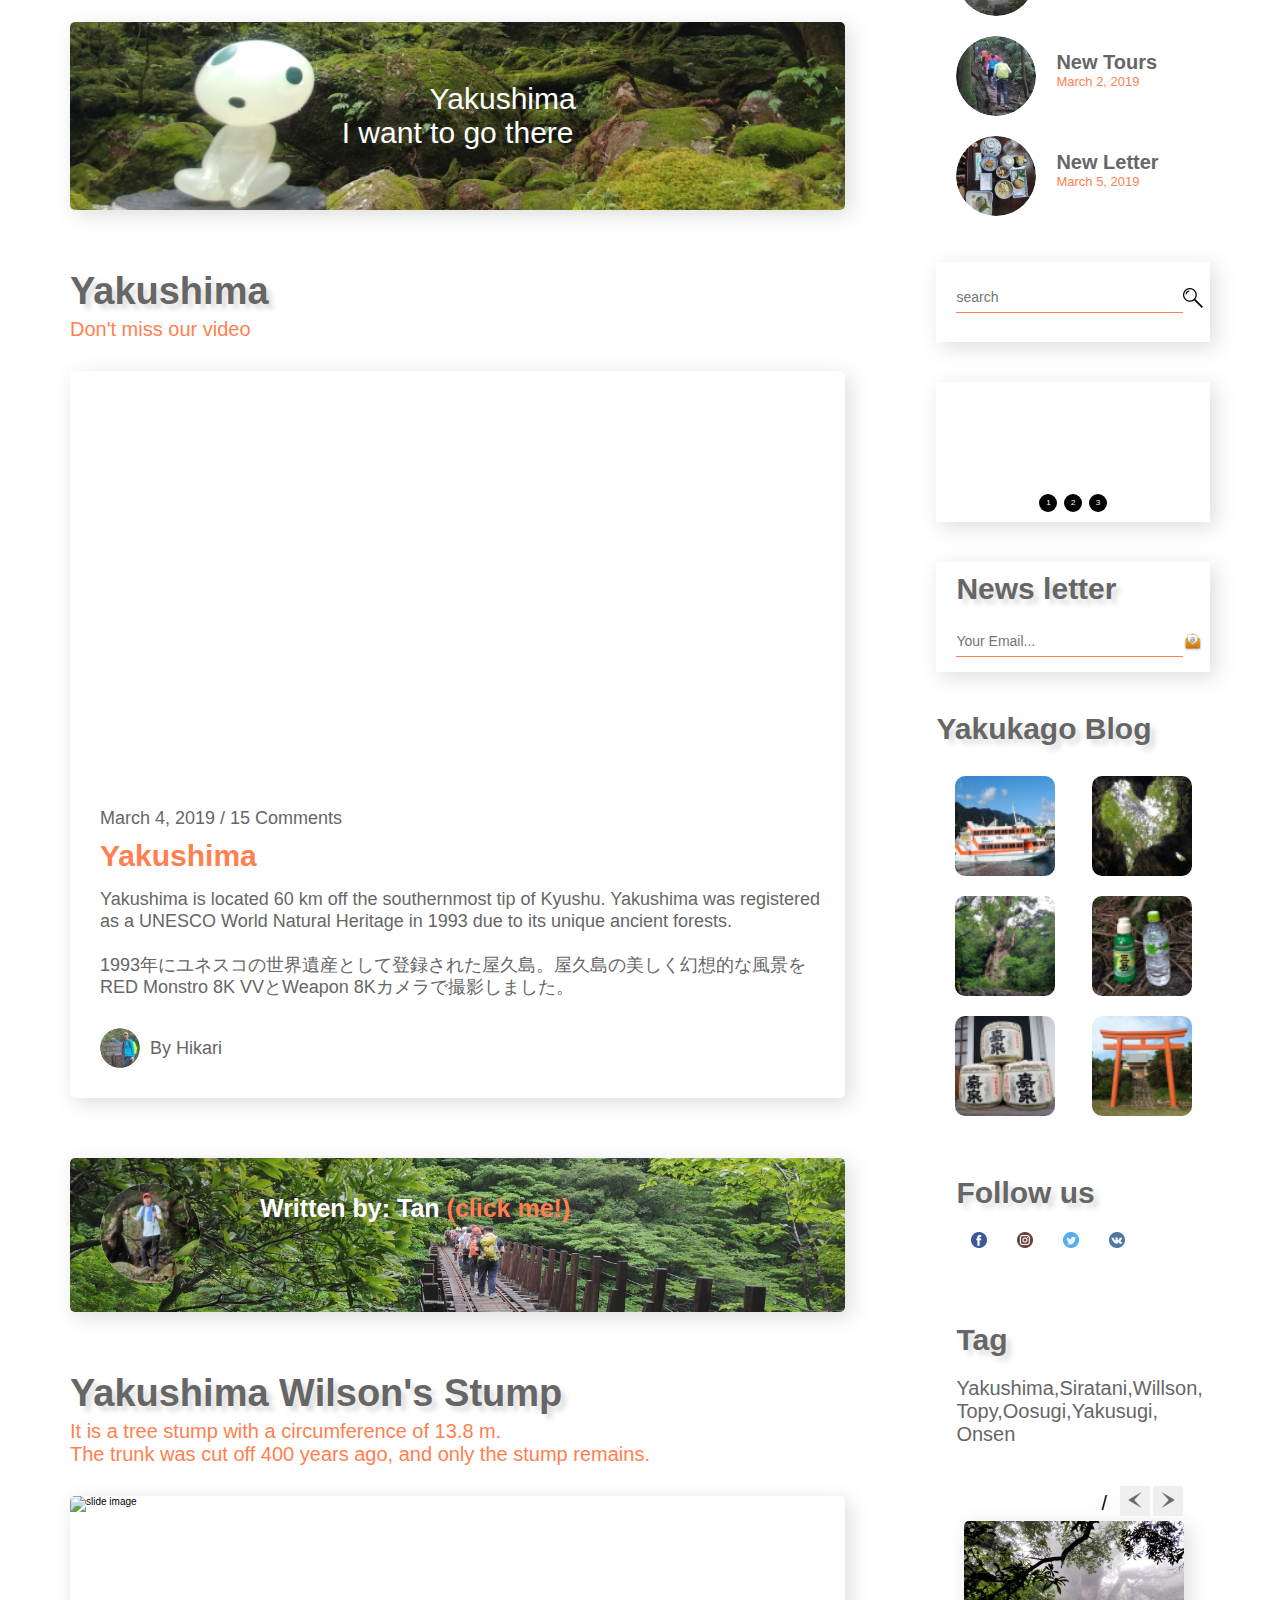
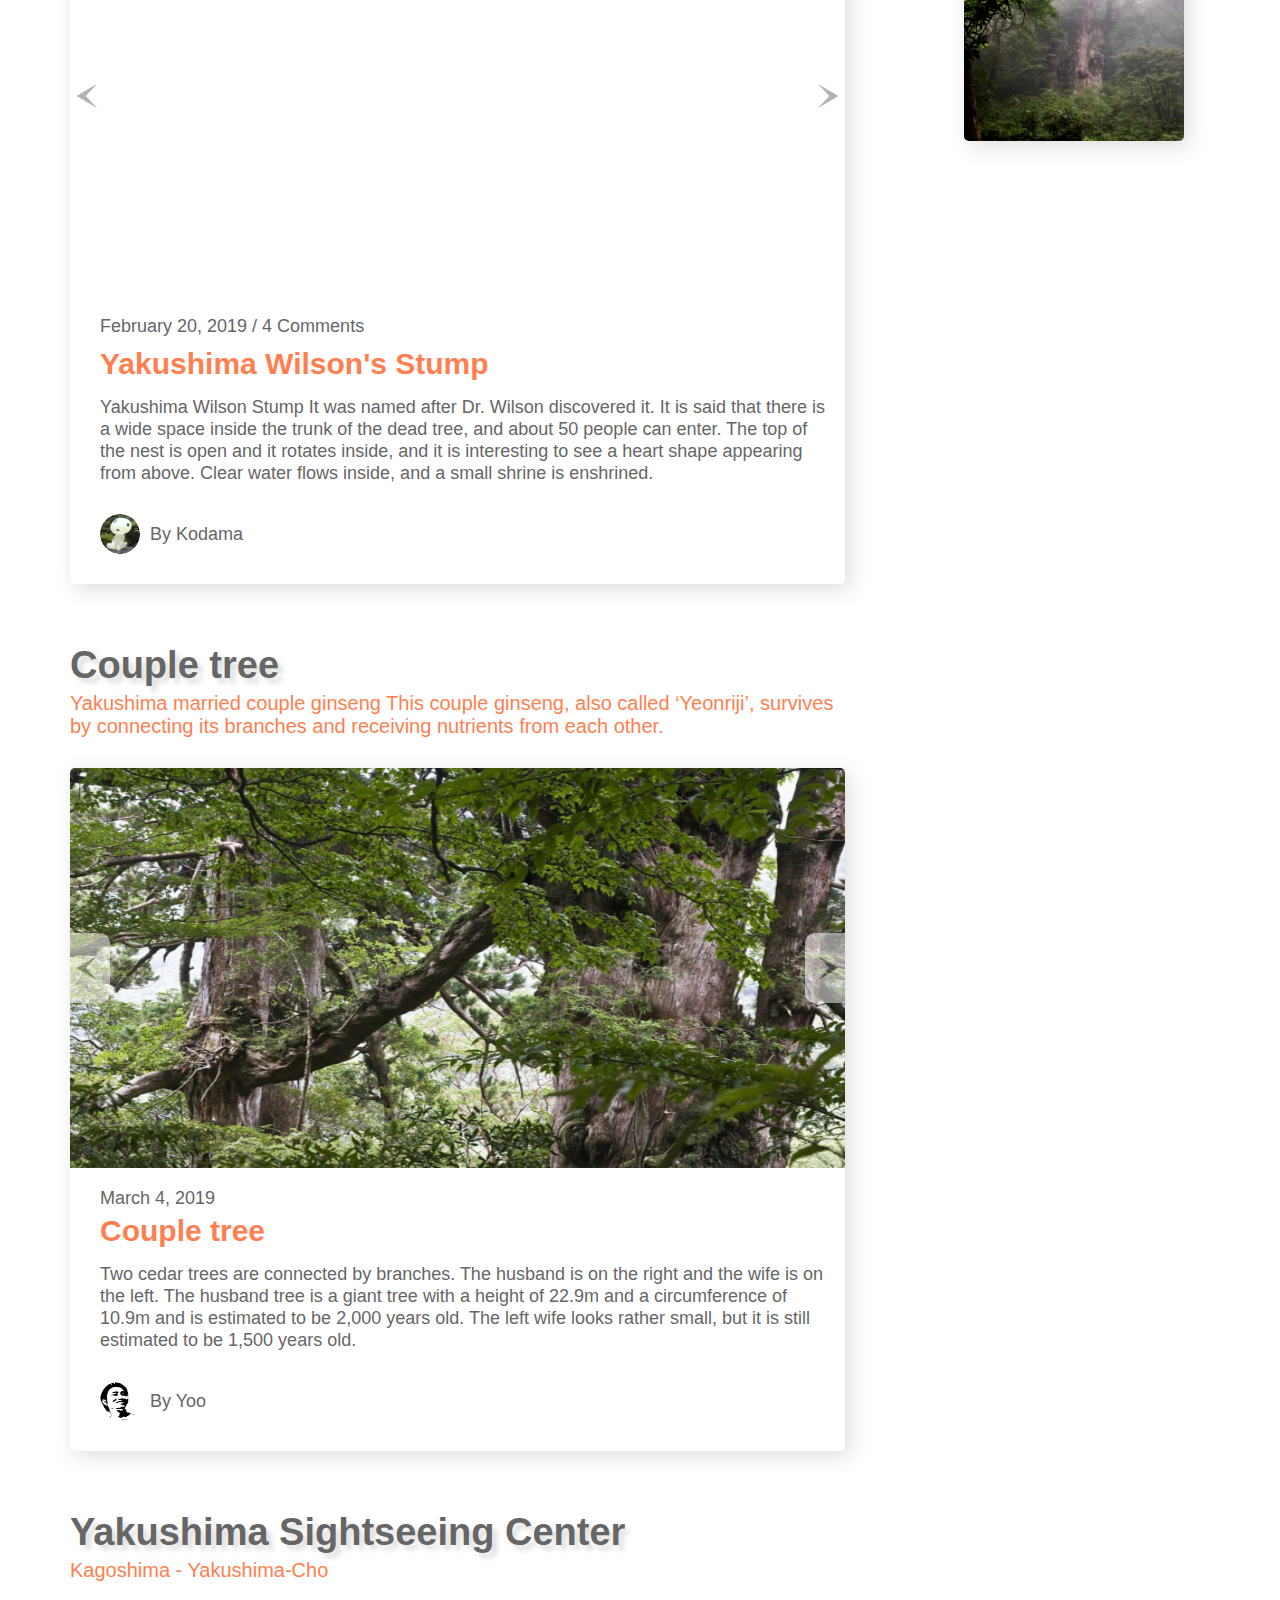
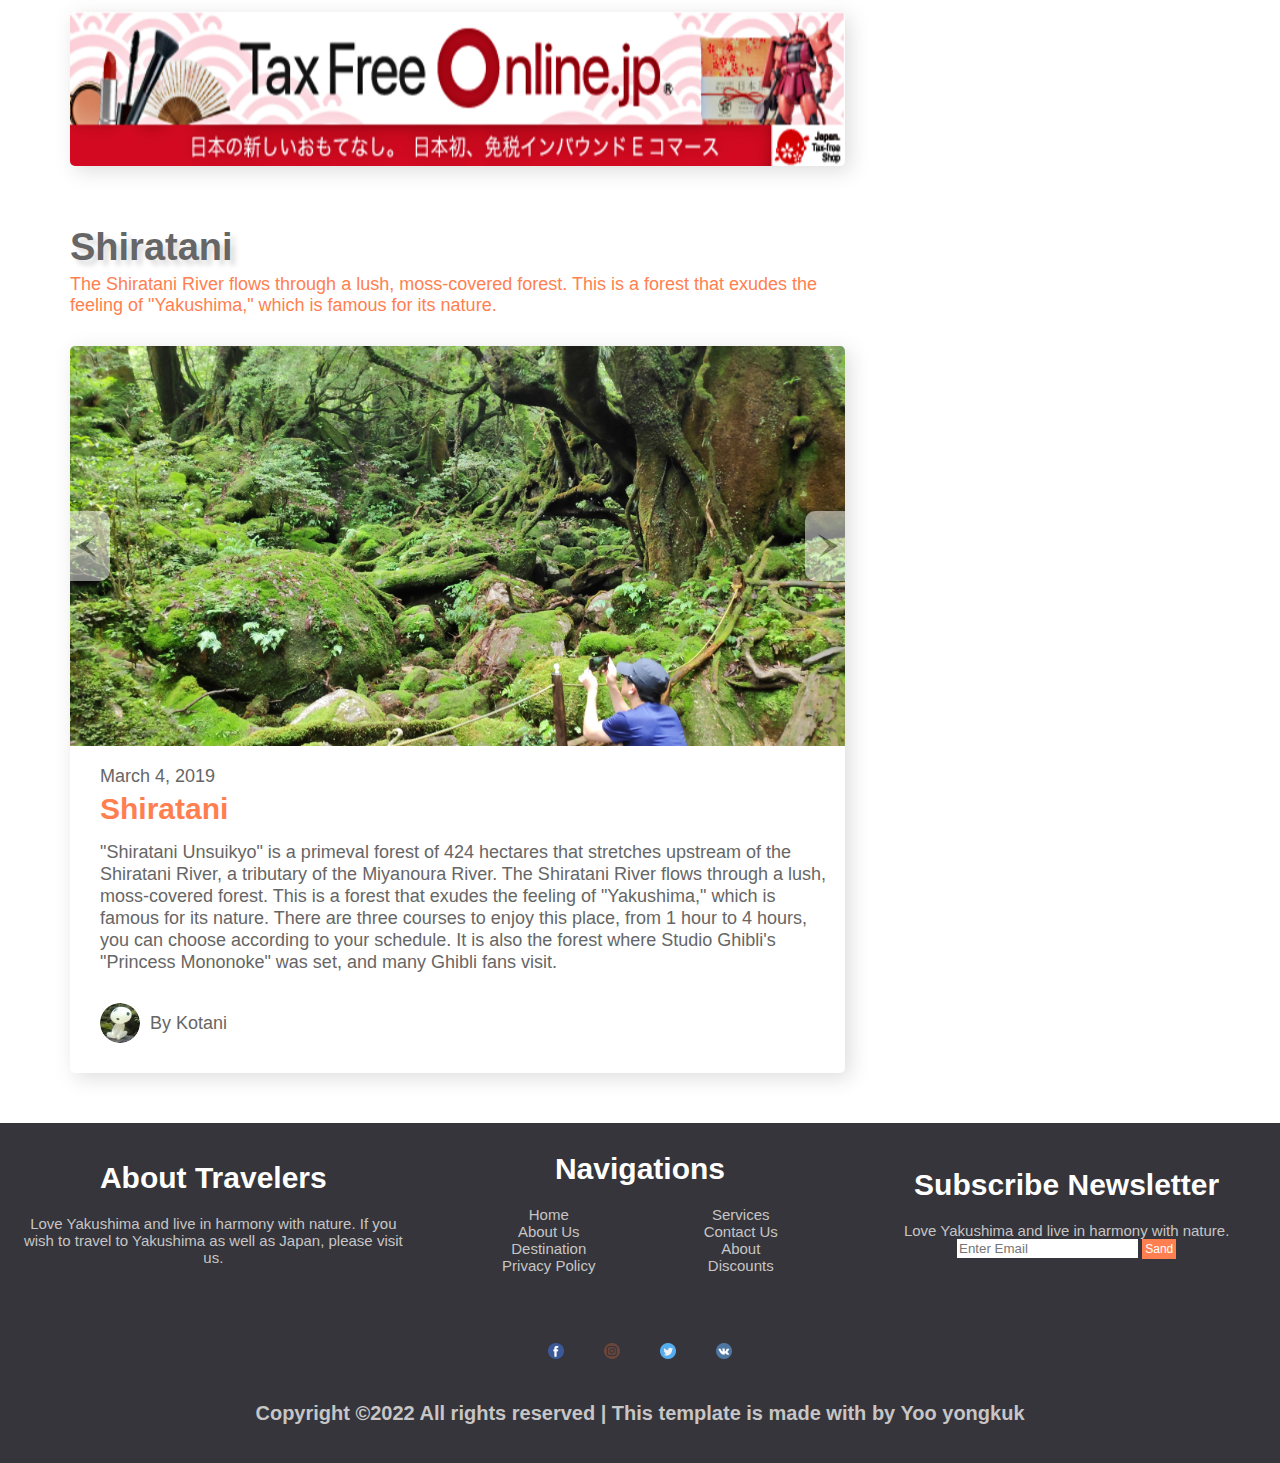
==== commit 763d2f58: "0103_1" ====
--- a/suv.html
+++ b/suv.html
@@ -241,7 +241,18 @@
                 </div>
 
                 <div id="yoo_2">
-                    <img src="img/wiison2.jpg" alt="">
+                    <div id="fadein_slider">
+                        <div id="pic">
+                            <div><a href="#siratani"><img src="img/siratani5 274 140px.jpg" alt="1"></a></div>
+                            <div><a href="#jomonsugi"><img src="img/sugi2 274 140px.jpg" alt="2"></a></div>
+                            <div><a href="#huhusugi"><img src="img/huhusugi3 274 140px.png" alt="3"></a></div>
+                        </div>
+                        <div id="control">
+                            <a href="javascript:;">1</a>
+                            <a href="javascript:;">2</a>
+                            <a href="javascript:;">3</a>
+                        </div>
+                    </div>
                 </div>
 
                 <div id="news">
@@ -294,8 +305,25 @@
                         <li><a href="#">Onsen</a></li>
                     </ul>
                 </div>
+
+                <div id="slblog">
+                    <div class="page">
+                        <span class="page_n">
+                            <span></span> / <span></span>
+                        </span>
+                        <button class="prev_b"><img src="icon/hitarimejirusi20px.png" alt=""></button>
+                        <button class="next_b"><img src="icon/migimejirusi20px.png" alt=""></button>
+                    </div>
+                    <div class="vis">
+                        <div><a href="#jomonsugi"><img src="img/jomon220px.jpg" alt=""></a></div>
+                        <div><a href="#siratani"><img src="img/welryong220px.jpg" alt=""></a></div>
+                        <div><a href="#willson"><img src="img/hart2220px.jpg" alt=""></a></div>
+                    </div>
+                </div>
             </div>
         </section>
+        
+        <div id="up"><a href="#"><img src="icon/TOP.png" alt=""></a></div>
 
         <footer>
             <div class="wrap">
@@ -341,8 +369,6 @@
                 <h3>Copyright ©2022 All rights reserved | This template is made with  by Yoo yongkuk</h3>
             </div>
         </footer>
-        
-
-    </div>  
+    </div>
 </body>
 </html>--- a/css/suv.css
+++ b/css/suv.css
@@ -17,7 +17,7 @@
                 #slider h2{font-size: 3.8rem; line-height: 40px; color: #fff; }
                 #slider p{font-size:2rem; width: 85%; color: coral;}
             #slider h2:hover{color: coral; cursor: pointer;}
-            .slider_img{width: 30%; margin: 120px 0 0 100px;}
+            .slider_img{width: 30%; margin: 120px 0 0 60px;}
             .slider_img img{width: 70%; height: auto;}
             .slider_img img:hover{cursor: pointer;}
 
@@ -56,7 +56,7 @@
             #yakukago .yakukago_1{box-shadow: 5px 5px 20px rgba(92, 86, 85, 0.2); background-image: url(../img/yakukago.png);background-size: cover;  width: 100%; height: auto; border-radius: 5px;}
             #yakukago .yakukago_1:hover{opacity: 0.7; cursor: pointer;}
             .yakukago_1 > p{display: block; font-size: 3rem;color: white; text-align: center; padding: 60px 0; width: 100%; height:auto; color: white;}
-            .yakukago_1 > p > a{color: white; padding: 0 0 0 90px;}
+            .yakukago_1 > p > a{color: white; padding: 0 0 0 0;}
             #yakukago > h2 a{color: #666; }
             #yakukago a:hover{color: coral; }
 
@@ -74,10 +74,10 @@
             #video_1 p:nth-of-type(3):hover{color: coral;}
 
             #banner1{box-shadow: 5px 5px 20px rgba(92, 86, 85, 0.2); background-image: url(../img/mati3.jpg);background-size: cover;width: 100%; height: 154px; margin: 60px 0 0 0; border-radius: 5px; cursor: pointer;}
-            #banner1 img{width: 100px; height: 100px; border-radius: 50%; float: left; margin: 25px 0 0 30px;}
-            #banner1 h3{text-shadow: 5px 5px 5px rgba(92, 86, 85, 0.2); font-size: 2rem; margin: 20px 0 0 170px; color: white;}
-            #banner1 p{display: none; font-weight: bold; font-family: Arial, Helvetica, sans-serif; font-size: 1.5rem; margin: 10px 0 0 170px; 
-                padding: 0 20px 0 0; line-height: 22px; color: white;}
+            #banner1 img{width: 100px; height: 100px; border-radius: 50%; float: left; margin: 25px 0 0 20px;}
+            #banner1 h3{text-shadow: 5px 5px 5px rgba(92, 86, 85, 0.2); font-size: 2rem; margin: 20px 0 0 120px; color: white;}
+            #banner1 p{display: none; font-weight: bold; font-family: Arial, Helvetica, sans-serif; font-size: 1rem; margin: 10px 0 0 120px; 
+                padding: 0 20px 0 0; line-height: 18px; color: white;}
             #banner1 span{color: coral;}
             #banner1 span:hover{color: white;}
 
@@ -167,18 +167,18 @@
             #siratani_1 > p:nth-of-type(3):hover{color: coral;}
 
         #right{width: 85%; height: auto; display: flex; flex-direction: column; justify-content: flex-start;}
-            #yoo{width: 100%; height: 390px; margin: 102px 0 0 0;}
-            #yoo img{width: 300px; height: 300px; border-radius: 100%; margin: 0 0 0 0; cursor: pointer;}
-            #yoo h3{text-shadow: 5px 5px 5px rgba(92, 86, 85, 0.2); font-size: 2.4rem; margin: 15px 200px 0 20px; color: #666; font-weight: bold;}
+            #yoo{width: 100%; height: auto; margin: 102px 0 0 0;}
+            #yoo img{width: 100%; height: 100%; border-radius: 100%; margin: 0 0 0 0; cursor: pointer;}
+            #yoo h3{text-shadow: 5px 5px 5px rgba(92, 86, 85, 0.2); font-size: 2.4rem; margin: 15px 0 0 20px; color: #666; font-weight: bold;}
             #yoo p{font-size: 2rem; margin: 15px 0 0 20px; line-height: 20px; color:coral}
 
-            #category{width: 100%; height: 250px; margin: 40px 0 0 0;}
+            #category{width: 100%; height: auto; margin: 40px 0 0 0;}
             #category h3{text-shadow: 5px 5px 5px rgba(92, 86, 85, 0.2); font-size: 2.4rem; margin: 10px 0 0 20px; color: #666;font-weight: bold;}
             #category ul{list-style: none; margin: 20px 0 0 20px;}
             #category li{font-size: 2rem; margin: 12px 0 0; cursor: pointer; color: #666;}
             #category li:hover{color: coral;}
 
-            #post{width: 100%; height: 350px;}
+            #post{width: 100%; height: auto;}
             #post h3{text-shadow: 5px 5px 5px rgba(92, 86, 85, 0.2); font-size: 2.4rem; margin: 30px 0 0 20px; color: #666;font-weight: bold;}
             #post ul{display: flex; flex-direction: column; margin: 20px 0 0 ; list-style: none;}
             #post ul li{list-style: none; margin: 0; padding: 0;}
@@ -191,8 +191,14 @@
             #search .input_icon span{width: 10%; height: 30px;}
             #search input{width: 85%; height: 30px; border: none; border-bottom: 1px solid coral; margin: 20px 0 30px 20px; display: block; color: #666; font-size: 1.4rem;}
 
-            #yoo_2{width: 100%; height: 140px;}
-            #yoo_2 img{width: 100%; height: 100%; cursor: pointer;background-size: cover;}
+            #yoo_2{width: 274px; height: auto;}
+            #yoo_2 #fadein_slider {width: 100%; margin: 0 auto; position: relative;}
+            #yoo_2 #pic {width: 100%; height: 140px; overflow: hidden; position: relative; box-shadow:  5px 5px 20px rgba(92, 86, 85, 0.2);}
+            #yoo_2 #pic>div {width: 100%; position: absolute; display: none; }
+            #yoo_2 #control {position: absolute; width: 100%; left: 0; bottom: 10px; text-align: center;}
+            #yoo_2 #control a {display: inline-block; width: 18px; height: 18px; background: #000; color: #fff; 
+                line-height: 18px; font-size: 0.8em; border-radius: 10px; margin: 0 2px}
+            #yoo_2 #control a.on {background: #ff6600;}
 
             #news{width: 100%; height: 110px; margin: 40px 0 ; box-shadow:  5px 5px 20px rgba(92, 86, 85, 0.2);}
             #news h3{text-shadow: 5px 5px 5px rgba(92, 86, 85, 0.2); font-size: 2.4rem; margin: 10px 0 0 20px; color: #666; font-weight: bold;}
@@ -214,16 +220,28 @@
             #follow li{font-size: 2rem; margin: 0 15px; cursor: pointer; list-style: none;}
             #follow li:hover{transform: scale(1.2);}
 
-            #tag{width: 100%; height: 110px;}
+            #tag{width: 100%; height: auto;}
             #tag h3{text-shadow: 5px 5px 5px rgba(92, 86, 85, 0.2); font-size: 2.4rem; margin: 10px 0 0 20px; color: #666; font-weight: bold;}
             #tag ul{display: flex; flex-wrap: wrap; margin: 20px 0 0 20px;list-style: none;}
-            #tag li{font-size: 2rem; color: #666; cursor: pointer;}
+            #tag li a{font-size: 2rem; color: #666; cursor: pointer;}
             #tag li a:hover{color: coral;}
+
+            #slblog {width: 100%; margin: 40px 0 0 20px}
+            #slblog .page {text-align: left;margin-bottom: 5px;}
+            #slblog .page .page_n {display: inline-block; margin-right: 10px; font-size: 2rem;}
+            #slblog .page button {border: none; color: #fff; width: 30px; height:30px;overflow: hidden;}
+            #slblog .vis {width: 220px; height: 220px; overflow: hidden;box-shadow:  5px 5px 20px rgba(92, 86, 85, 0.2); border-radius: 5px;}
+            #slblog .page button:hover{background-color: coral;}
+            
+            #topslide{height: auto;}
+            #up{position: fixed; right: 20px; bottom: 20px; width: 60px; height: 60px; transition: all 0.5s ease; opacity: 0; visibility: hidden;}
+            #up.on{opacity: 1; visibility: visible;}
+            #up a{display: block; padding: 20px; text-align: center;text-decoration: none; color: #fff;}
 }
 
 
 
-@media(min-width:768px) and (max-width:1139px){
+@media(min-width:768px){
 
     #slider{width: 100%; height: 600px; background-image: url(../img/jomonsugi.jpg); 
         background-size: cover; background-position: center;}
@@ -409,8 +427,14 @@
             #search .input_icon span{width: 10%; height: 30px;}
             #search input{width: 85%; height: 30px; border: none; border-bottom: 1px solid coral; margin: 20px 0 30px 20px; display: block; color: #666; font-size: 1.4rem;}
 
-            #yoo_2{width: 100%; height: 140px;}
-            #yoo_2 img{width: 100%; height: 100%; cursor: pointer;background-size: cover;}
+            #yoo_2{width: 274px; height: 140px;}
+            #yoo_2 #fadein_slider {width: 100%; margin: 0 auto; position: relative;}
+            #yoo_2 #pic {height: 140px; overflow: hidden; position: relative; box-shadow:  5px 5px 20px rgba(92, 86, 85, 0.2);}
+            #yoo_2 #pic>div {position: absolute; left: 0; top: 0; display: none; }
+            #yoo_2 #control {position: absolute; width: 100%; left: 0; bottom: 10px; text-align: center;}
+            #yoo_2 #control a {display: inline-block; width: 18px; height: 18px; background: #000; color: #fff; 
+                line-height: 18px; font-size: 0.8em; border-radius: 10px; margin: 0 2px}
+            #yoo_2 #control a.on {background: #ff6600;}
 
             #news{width: 100%; height: 110px; margin: 40px 0 ; box-shadow:  5px 5px 20px rgba(92, 86, 85, 0.2);}
             #news h3{text-shadow: 5px 5px 5px rgba(92, 86, 85, 0.2); font-size: 3rem; margin: 10px 0 0 20px; color: #666; font-weight: bold;}
@@ -435,8 +459,20 @@
             #tag{width: 100%; height: 110px;}
             #tag h3{text-shadow: 5px 5px 5px rgba(92, 86, 85, 0.2); font-size: 3rem; margin: 10px 0 0 20px; color: #666; font-weight: bold;}
             #tag ul{display: flex; flex-wrap: wrap; margin: 20px 0 0 20px;list-style: none;}
-            #tag li{font-size: 2rem; color: #666; cursor: pointer;}
+            #tag li a{font-size: 2rem; color: #666; cursor: pointer;}
             #tag li a:hover{color: coral;}
+
+            #slblog {width: 80%; margin: 40px 0 0 0;}
+            #slblog .page {text-align: left;margin-bottom: 5px;}
+            #slblog .page .page_n {display: inline-block; margin-right: 10px; font-size: 2rem;}
+            #slblog .page button {border: none; color: #fff; width: 30px; height:30px;overflow: hidden;}
+            #slblog .vis {width: 220px; height: 220px; overflow: hidden; box-shadow:  5px 5px 20px rgba(92, 86, 85, 0.2);border-radius: 5px;}
+            #slblog .page button:hover{background-color: coral;}
+            
+            #topslide{height: auto;}
+            #up{position: fixed; right: 20px; bottom: 20px; width: 60px; height: 60px; transition: all 0.5s ease; opacity: 0; visibility: hidden;}
+            #up.on{opacity: 1; visibility: visible;}
+            #up a{display: block; padding: 20px; text-align: center;text-decoration: none; color: #fff;}
 }
 
 
@@ -447,16 +483,16 @@
         background-size: cover; background-position: center;}
         #slider_1{width: 1140px; height: 100%; display: flex; justify-content: center; 
             align-items: center; margin: 0 auto;}
-            .slider_test{width: 100%; margin: 0;}
+        .slider_test{width: 100%; margin: 0;}
             
-                #slider h2{font-size: 5rem; line-height: 65px; color: #fff; }
-                #slider p{font-size:3rem; width: 85%; color: coral;}
-            #slider h2:hover{color: coral; cursor: pointer;}
-            .slider_img{width: 30%; margin: 120px 0 0 100px;}
-            .slider_img img{width: 138px; height: 250px;}
-            .slider_img img:hover{cursor: pointer;}
-
-    section{width: 1140px; height: auto; margin: 50px auto ; display: flex;
+        #slider h2{font-size: 5rem; line-height: 65px; color: #fff; }
+        #slider p{font-size:3rem; width: 85%; color: coral;}
+        #slider h2:hover{color: coral; cursor: pointer;}
+        .slider_img{width: 30%; margin: 120px 0 0 100px;}
+        .slider_img img{width: 138px; height: 250px;}
+        .slider_img img:hover{cursor: pointer;}
+
+    section{width: 1140px; height: auto; margin: 50px auto ; display: flex; flex-direction: row;
         justify-content: space-between; align-items: flex-start;}
         #left{width: 68%; height: auto; display: flex; flex-direction: column; justify-content: flex-start;}
             #jomonsugi{width: 100%;height: auto;}
@@ -603,7 +639,7 @@
         #right{width: 24%; height: auto; display: flex; flex-direction: column; justify-content: flex-start; }
             #yoo{width: 100%; height: 390px; margin: 102px 0 0 0;}
             #yoo img{width: 85%; height: 245px; border-radius: 100%; margin: 0 0 0 20px; cursor: pointer;}
-            #yoo h3{text-shadow: 5px 5px 5px rgba(92, 86, 85, 0.2); font-size: 3rem; margin: 15px 200px 0 20px; color: #666; font-weight: bold;}
+            #yoo h3{text-shadow: 5px 5px 5px rgba(92, 86, 85, 0.2); font-size: 3rem; margin: 15px 0 0 20px; color: #666; font-weight: bold;}
             #yoo p{font-size: 2rem; margin: 15px 0 0 20px; line-height: 24px; color:coral}
 
             #category{width: 100%; height: 250px; margin: 40px 0 40px 0;}
@@ -627,7 +663,13 @@
             #search input{width: 85%; height: 30px; border: none; border-bottom: 1px solid coral; margin: 20px 0 30px 20px; display: block; color: #666; font-size: 1.4rem;}
 
             #yoo_2{width: 100%; height: 140px;}
-            #yoo_2 img{width: 100%; height: 100%; cursor: pointer;background-size: cover;}
+            #yoo_2 #fadein_slider {width: 100%; margin: 0 auto; position: relative;}
+            #yoo_2 #pic {height: 140px; overflow: hidden; position: relative; box-shadow:  5px 5px 20px rgba(92, 86, 85, 0.2);}
+            #yoo_2 #pic>div {position: absolute; left: 0; top: 0; display: none; }
+            #yoo_2 #control {position: absolute; width: 100%; left: 0; bottom: 10px; text-align: center;}
+            #yoo_2 #control a {display: inline-block; width: 18px; height: 18px; background: #000; color: #fff; 
+                line-height: 18px; font-size: 0.8em; border-radius: 10px; margin: 0 2px}
+            #yoo_2 #control a.on {background: #ff6600;}
 
             #news{width: 100%; height: 110px; margin: 40px 0 ; box-shadow:  5px 5px 20px rgba(92, 86, 85, 0.2);}
             #news h3{text-shadow: 5px 5px 5px rgba(92, 86, 85, 0.2); font-size: 3rem; margin: 10px 0 0 20px; color: #666; font-weight: bold;}
@@ -649,11 +691,22 @@
             #follow li{font-size: 2rem; margin: 0 15px; cursor: pointer; list-style: none;}
             #follow li:hover{transform: scale(1.2);}
 
-            #tag{width: 100%; height: 110px;}
+            #tag{width: 100%; height: auto;}
             #tag h3{text-shadow: 5px 5px 5px rgba(92, 86, 85, 0.2); font-size: 3rem; margin: 10px 0 0 20px; color: #666; font-weight: bold;}
             #tag ul{display: flex; flex-wrap: wrap; margin: 20px 0 0 20px;list-style: none;}
-            #tag li{font-size: 2rem; color: #666; cursor: pointer;}
+            #tag li a{font-size: 2rem; color: #666; cursor: pointer;}
             #tag li a:hover{color: coral;}
 
+            #slblog {width: 80%; margin: 40px auto;}
+            #slblog .page {text-align: right;margin-bottom: 5px;}
+            #slblog .page .page_n {display: inline-block; margin-right: 10px; font-size: 2rem;}
+            #slblog .page button {border: none; color: #fff; width: 30px; height:30px;overflow: hidden;}
+            #slblog .vis {width: 220px; height: 220px; overflow: hidden; box-shadow:  5px 5px 20px rgba(92, 86, 85, 0.2); border-radius: 5px;}
+            #slblog .page button:hover{background-color: coral;} 
+
+            #topslide{height: auto;}
+            #up{position: fixed; right: 20px; bottom: 20px; width: 60px; height: 60px; transition: all 0.5s ease; opacity: 0; visibility: hidden;}
+            #up.on{opacity: 1; visibility: visible;}
+            #up a{display: block; padding: 20px; text-align: center;text-decoration: none; color: #fff;}
 }
 
--- a/css/common.css
+++ b/css/common.css
@@ -5,7 +5,7 @@
 a{text-decoration: none;}
 header {background: rgb(242, 244, 246); width: 100%;  padding: 0%;position: absolute; left: 0; top: 0; z-index: 3; opacity: 0.9;}
 
-@media(max-width:768px){
+@media(max-width:767px){
 #wrap{width: 100%;height: auto; }
 html{font-size: 10px;}
 
@@ -15,7 +15,7 @@
     header .container .icon{display: none;}
     header .container .a{display: block;}
     header .container .a:hover{cursor: pointer;}
-    header .container .b ul{display:flex;flex-direction: column; justify-content: space-around; }
+    header .container .b ul{display:flex;flex-direction: column; justify-content: space-around;display: none;}
     header .container .b ul li{margin:4px;}
     header .container .b ul li a{padding:24px 0 30px 20px; text-decoration:none; color:#666; position: relative; font-size: 1.8rem;} 
     header .container .b ul li a:hover{color: coral;}
@@ -43,11 +43,11 @@
     footer .fter .f_1 .searc{text-align: center;}
     footer .midia{display: flex; justify-content: center; align-items: center; margin: 10px;}
     footer .midia img{margin: 10px;}
-    footer .wrap h3{font-size: 1rem; text-align: center;color: rgb(199, 197, 197);margin: 0 0 0 0;padding: 0 0 20px 0;}
+    footer .wrap h3{font-size: 1rem; text-align: center;color: rgb(199, 197, 197);margin: 0 10px 0 10px;padding: 0 0 20px 0;}
         
 }
 
-@media(min-width:769px){
+@media(min-width:768px){
 #wrap{width: 100%;height: auto;}
 .container{width: 100%; height: 100%; margin: 0 auto;}
 html{font-size: 10px;}
@@ -86,7 +86,7 @@
 
 }
 
-@media(min-width:1141px){
+@media(min-width:1140px){
 #wrap{width: 100%;height: auto;}
 .container{width: 1140px; height: 100%; margin: 0 auto;}
 html{font-size: 10px;}
@@ -107,7 +107,7 @@
 
 
 footer {width: 100%; height: auto; background-color: rgb(53, 53, 59);margin: 0; margin: 0 auto;}
-    footer .wrap{width: 1140px; height: 340px; margin: 0 auto;}
+    footer .wrap{width: 100%; height: 340px; margin: 0 auto;}
     footer .fter{width: 100%; height: 180px; display: flex; flex-flow: row wrap;
                 justify-content: space-around; align-items: center; }
     footer .fter .f_1{width: 30%; height: auto; padding: 10px;}
